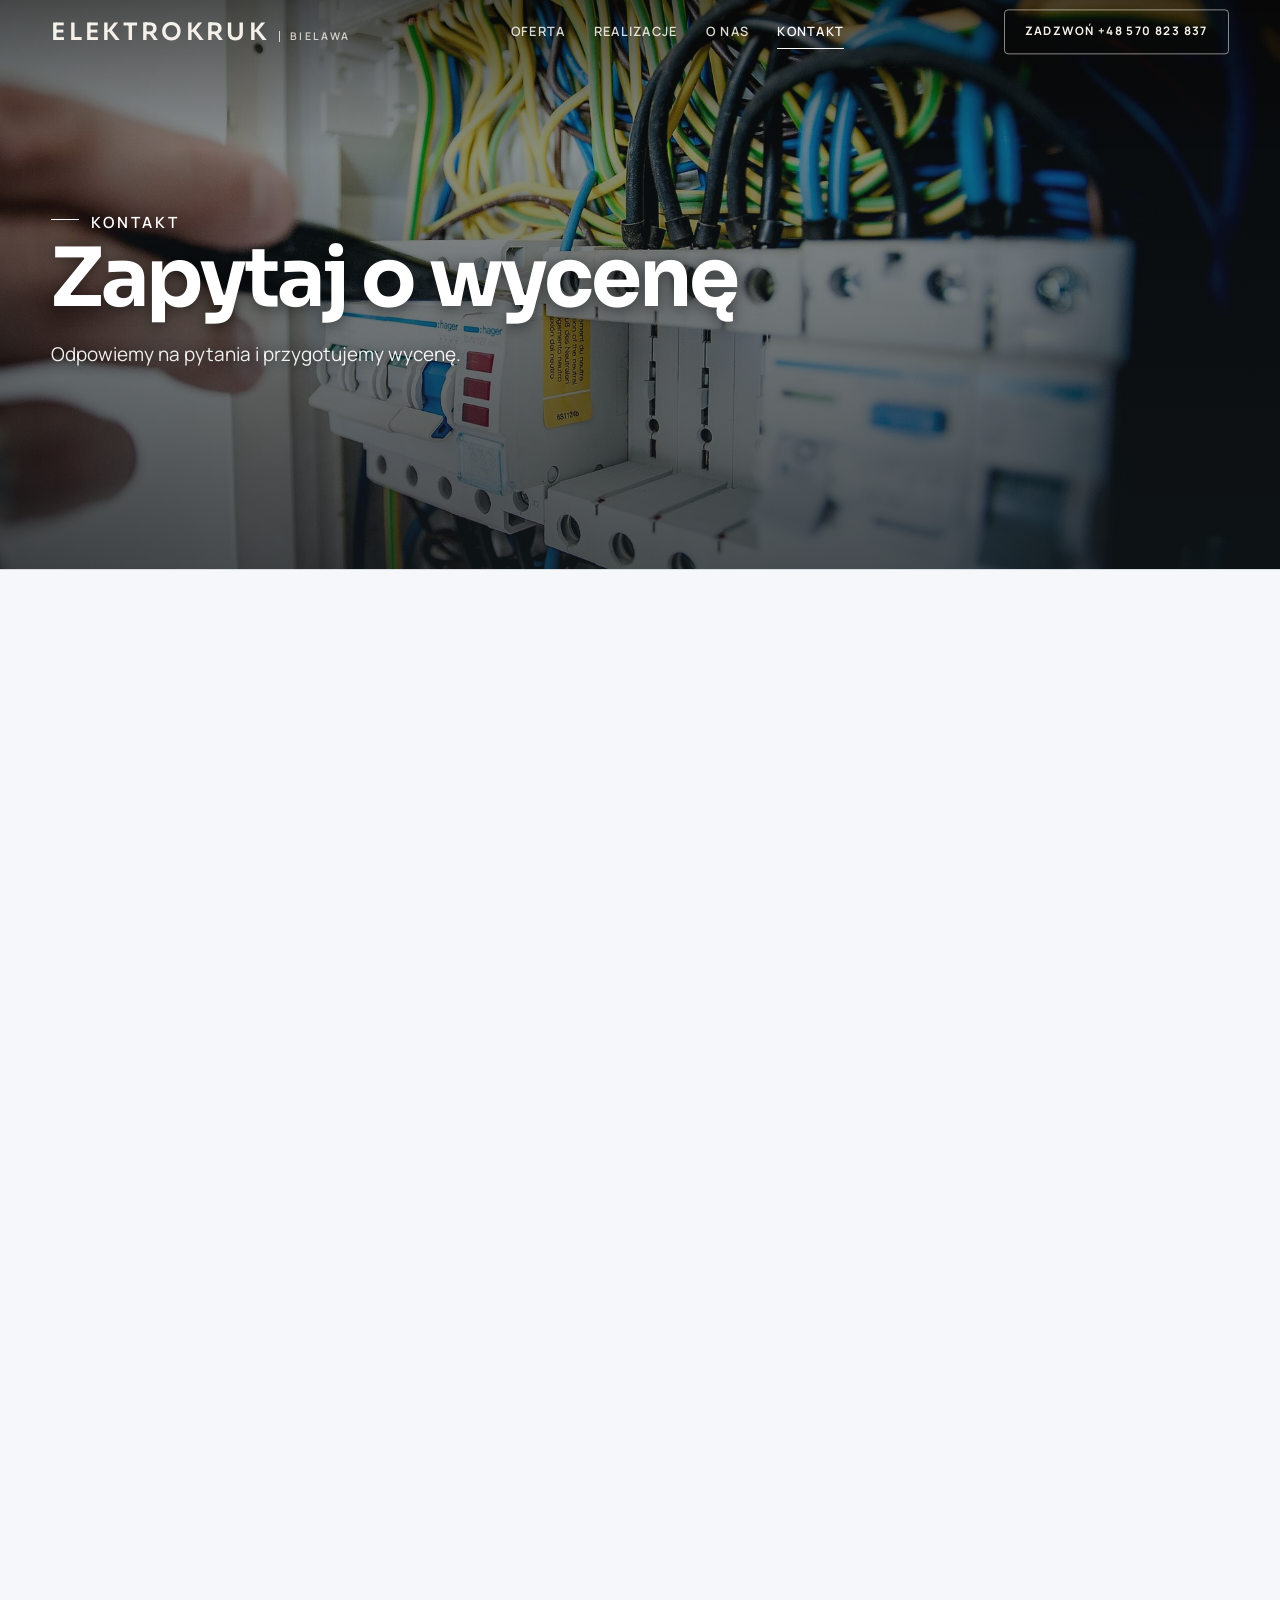
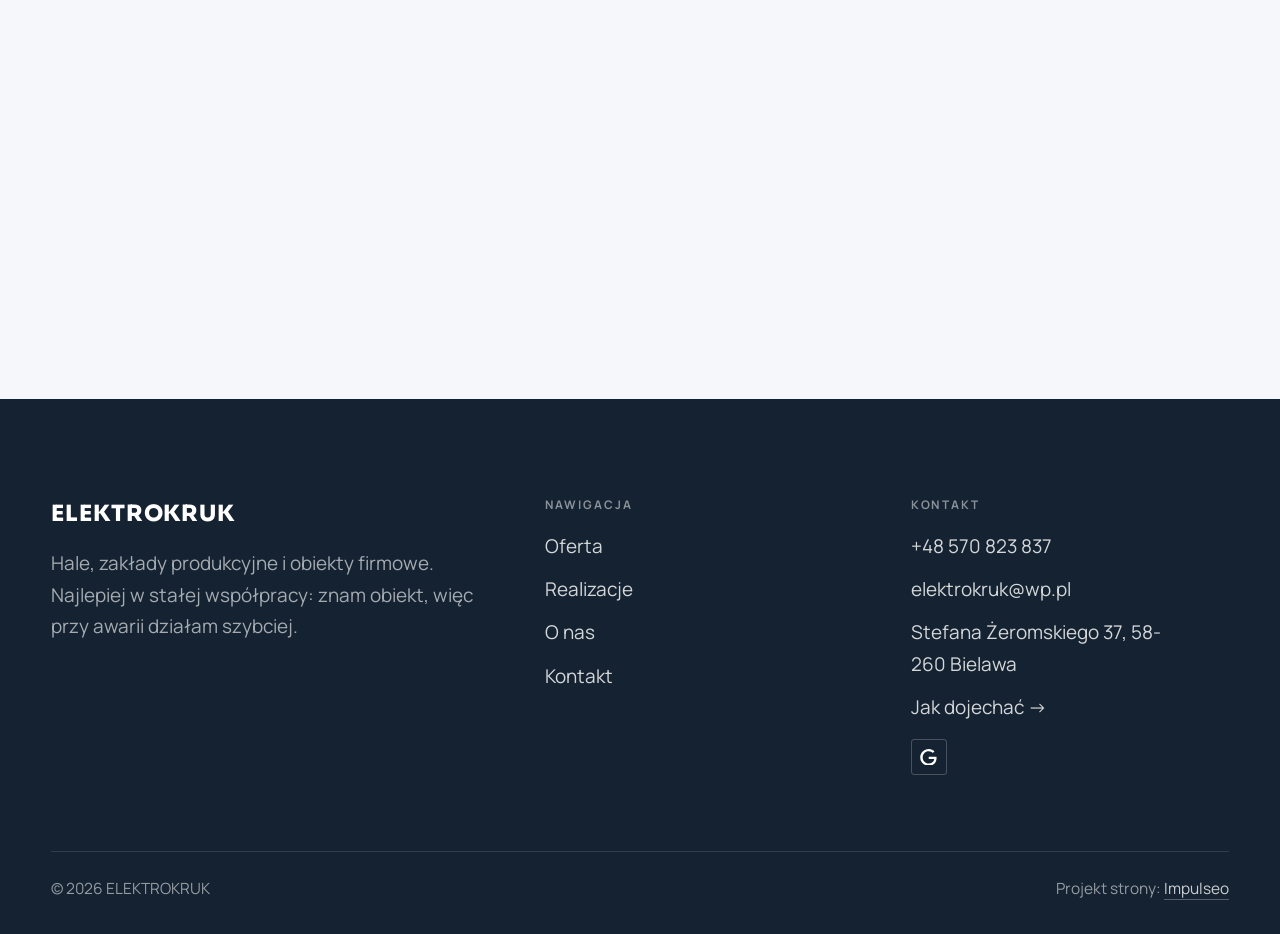
==== kontakt.html @ f1f1a3c9 "Strona demo: elektrokruk" ====
<!DOCTYPE html>
<html lang="pl">
<head>
<meta charset="UTF-8">
<meta name="viewport" content="width=device-width, initial-scale=1.0">
<title>Kontakt - ELEKTROKRUK</title>
<meta name="description" content="Kontakt ELEKTROKRUK - Stefana Żeromskiego 37, 58-260 Bielawa">
<link rel="canonical" href="https://kris20032.github.io/elektrokruk/kontakt.html">
<meta name="robots" content="noindex, nofollow">
<meta property="og:type" content="website">
<meta property="og:locale" content="pl_PL">
<meta property="og:site_name" content="ELEKTROKRUK">
<meta property="og:title" content="Kontakt - ELEKTROKRUK">
<meta property="og:description" content="Kontakt ELEKTROKRUK - Stefana Żeromskiego 37, 58-260 Bielawa">
<meta property="og:url" content="https://kris20032.github.io/elektrokruk/kontakt.html">
<meta property="og:image" content="https://kris20032.github.io/elektrokruk/img/og.jpg">
<meta property="og:image:width" content="1200">
<meta property="og:image:height" content="630">
<meta name="twitter:card" content="summary_large_image">
<link rel="preconnect" href="https://fonts.googleapis.com">
<link rel="preconnect" href="https://fonts.gstatic.com" crossorigin>
<link href="https://fonts.googleapis.com/css2?family=Sora:wght@600;700;800&family=Manrope:wght@400;500;600&display=swap" rel="stylesheet">
<link rel="stylesheet" href="assets/styles.css?v=871f7fb6">
</head>
<body>

<header class="nav">
  <div class="wrap nav-inner">
    <a class="brand" href="index.html"><span class="name">ELEKTROKRUK</span><span class="sub">Bielawa</span></a>
    <nav class="nav-links">
      <a href="oferta.html">Oferta</a>
      <a href="realizacje.html">Realizacje</a>
      <a href="o-nas.html">O nas</a>
      <a href="kontakt.html" class="active" aria-current="page">Kontakt</a>
      <a href="tel:+48570823837" class="btn btn-accent">Zadzwoń +48 570 823 837</a>
    </nav>
    <button class="nav-toggle" aria-label="Menu"><span></span><span></span><span></span></button>
  </div>
</header>

<main>
<section class="pagehead">
  <img src="img/g1.jpg" alt="ELEKTROKRUK - Zapytaj o wycenę" width="1880" height="1251" decoding="async">
  <div class="wrap">
    <span class="eyebrow">Kontakt</span>
    <h1>Zapytaj o wycenę</h1>
    <p>Odpowiemy na pytania i przygotujemy wycenę.</p>
  </div>
</section>
<section>
  <div class="wrap contact-grid">
    <div class="reveal">
      <span class="eyebrow">Dane kontaktowe</span>
      <h2 style="margin:var(--space-4) 0 var(--space-6)">ELEKTROKRUK</h2>
      <div class="info-list">
        <div class="info-row"><div class="ic"><svg class="ico-tel" width="16" height="16" viewBox="0 0 24 24" fill="none" aria-hidden="true"><path d="M6.6 10.8a15.5 15.5 0 0 0 6.6 6.6l2.2-2.2a1 1 0 0 1 1-.24 11.4 11.4 0 0 0 3.6.58 1 1 0 0 1 1 1V20a1 1 0 0 1-1 1A17 17 0 0 1 3 4a1 1 0 0 1 1-1h3.5a1 1 0 0 1 1 1c0 1.25.2 2.46.58 3.6a1 1 0 0 1-.25 1l-2.23 2.2Z" fill="currentColor"/></svg></div><div><div class="lbl">Telefon</div><a class="val" href="tel:+48570823837">+48 570 823 837</a></div></div>
        <div class="info-row"><div class="ic"><svg class="ico-mail" width="16" height="16" viewBox="0 0 24 24" fill="none" aria-hidden="true"><rect x="3.2" y="5.5" width="17.6" height="13" rx="1.6" stroke="currentColor" stroke-width="1.6"/><path d="M4 7l8 6 8-6" stroke="currentColor" stroke-width="1.6" stroke-linecap="round" stroke-linejoin="round"/></svg></div><div><div class="lbl">E-mail</div><a class="val" href="mailto:elektrokruk@wp.pl">elektrokruk@wp.pl</a></div></div>
        <div class="info-row"><div class="ic"><svg class="ico-pin" width="16" height="16" viewBox="0 0 24 24" fill="none" aria-hidden="true"><path d="M12 21s7-6.1 7-11.5A7 7 0 0 0 5 9.5C5 14.9 12 21 12 21Z" stroke="currentColor" stroke-width="1.6" fill="none"/><circle cx="12" cy="9.5" r="2.4" fill="currentColor"/></svg></div><div><div class="lbl">Adres</div><div class="val">Stefana Żeromskiego 37, 58-260 Bielawa</div></div></div>
      </div>
    </div>
    <div class="reveal">
      <form class="form" action="https://formsubmit.co/elektrokruk@wp.pl" method="POST">
        <input type="hidden" name="_subject" value="Zapytanie ze strony ELEKTROKRUK">
        <input type="hidden" name="_captcha" value="false">
        <input type="hidden" name="_template" value="table">
        <div class="fld"><label for="name">Imię / firma</label><input id="name" name="name" type="text" placeholder="np. Jan Kowalski" required></div>
        <div class="fld"><label for="email">E-mail</label><input id="email" name="email" type="email" placeholder="adres@email.pl" required></div>
        <div class="fld"><label for="phone">Telefon</label><input id="phone" name="phone" type="tel" placeholder="+48 ..."></div>
        <div class="fld"><label for="msg">Czego dotyczy zapytanie?</label><textarea id="msg" name="message" placeholder="Napisz krótko, w czym możemy pomóc" required></textarea></div>
        <button type="submit" class="btn btn-accent" style="width:100%;justify-content:center">Wyślij zapytanie <span class="arr">→</span></button>
        <p class="note">Wiadomość trafi bezpośrednio do nas. Można też zadzwonić: +48 570 823 837.</p>
      </form>
    </div>
  </div>
</section>
<section style="padding-top:0">
  <div class="wrap reveal">
    <iframe class="map" title="ELEKTROKRUK - Bielawa" src="https://maps.google.com/maps?q=50.6931785%2C16.6247631&z=15&output=embed" loading="lazy" referrerpolicy="no-referrer-when-downgrade"></iframe>
  </div>
</section>
</main>

<footer>
  <div class="wrap">
    <div class="foot-grid">
      <div class="foot-brand">
        <div class="name">ELEKTROKRUK</div>
        <p>Hale, zakłady produkcyjne i obiekty firmowe. Najlepiej w stałej współpracy: znam obiekt, więc przy awarii działam szybciej.</p>
      </div>
      <div class="foot-col">
        <h4>Nawigacja</h4>
        <a href="oferta.html">Oferta</a>
        <a href="realizacje.html">Realizacje</a>
        <a href="o-nas.html">O nas</a>
        <a href="kontakt.html">Kontakt</a>
      </div>
      <div class="foot-col">
        <h4>Kontakt</h4>
        <a href="tel:+48570823837">+48 570 823 837</a>
        <a href="mailto:elektrokruk@wp.pl">elektrokruk@wp.pl</a>
        <p>Stefana Żeromskiego 37, 58-260 Bielawa</p>
        <a href="https://maps.google.com/?cid=15804506699159019590" target="_blank" rel="noopener">Jak dojechać →</a>
      <div class="foot-soc">
        <a class="soc" href="https://maps.google.com/?cid=15804506699159019590" target="_blank" rel="noopener" aria-label="Google - ELEKTROKRUK"><svg viewBox="0 0 24 24" aria-hidden="true" focusable="false"><path d="M12.48 10.92v3.28h7.84c-.24 1.84-.853 3.187-1.787 4.133-1.147 1.147-2.933 2.4-6.053 2.4-4.827 0-8.6-3.893-8.6-8.72s3.773-8.72 8.6-8.72c2.6 0 4.507 1.027 5.907 2.347l2.307-2.307C18.747 1.44 16.133 0 12.48 0 5.867 0 .307 5.387.307 12s5.56 12 12.173 12c3.573 0 6.267-1.173 8.373-3.36 2.16-2.16 2.84-5.213 2.84-7.667 0-.76-.053-1.467-.173-2.053H12.48z" fill="currentColor"/></svg></a>
      </div>
      </div>
    </div>
    <div class="foot-bot">
      <span>© 2026 ELEKTROKRUK</span>
      <span>Projekt strony: <a class="foot-credit" href="https://impulseo.pl" target="_blank" rel="noopener">Impulseo</a></span>
    </div>
  </div>
</footer>
<div class="sticky-call"><a class="sc-call" href="tel:+48570823837"><svg class="ico-tel" width="16" height="16" viewBox="0 0 24 24" fill="none" aria-hidden="true"><path d="M6.6 10.8a15.5 15.5 0 0 0 6.6 6.6l2.2-2.2a1 1 0 0 1 1-.24 11.4 11.4 0 0 0 3.6.58 1 1 0 0 1 1 1V20a1 1 0 0 1-1 1A17 17 0 0 1 3 4a1 1 0 0 1 1-1h3.5a1 1 0 0 1 1 1c0 1.25.2 2.46.58 3.6a1 1 0 0 1-.25 1l-2.23 2.2Z" fill="currentColor"/></svg> Zadzwoń</a><a class="sc-quote" href="kontakt.html">Zadzwoń po wycenę</a></div>
<div class="demo-wazne" data-do="2026-10-29" data-cykl="3" hidden><svg class="dw-ico" width="13" height="13" viewBox="0 0 24 24" fill="none" aria-hidden="true"><circle cx="12" cy="12" r="8.6" stroke="currentColor" stroke-width="1.8"/><path d="M12 7.2V12l3.3 2" stroke="currentColor" stroke-width="1.8" stroke-linecap="round"/></svg><span class="dw-txt"></span></div>

<script src="assets/main.js"></script>
</body>
</html>
---- assets/styles.css ----
/* ============================================================
   STOLBASZ — premium, architektoniczny B2B fit-out
   Jasna paleta, zero brązu. System wg premium-web-craft.
   Projekt strony: Impulseo (impulseo.pl)
   ============================================================ */

:root{
  /* PALETA — jasna, architektoniczna, chłodna */
  --paper:#f5f7fa;          /* główne tło */
  --paper-2:#e7edf3;        /* sekcje alternatywne (chłodny jasny szary) */
  --paper-3:#e7edf3;        /* delikatne wypełnienia */
  --ink:#142231;            /* tekst główny — chłodny grafit */
  --ink-soft:#2c3e52;       /* nagłówki drugorzędne */
  --muted:#697785;          /* tekst poboczny */
  --line:rgba(20,34,49,.12);/* hairline */
  --accent:#e8a00c;         /* stonowany petrol-slate — jedyny akcent */
  --accent-d:#c47f06;
  --accent-soft:rgba(232,160,12,.10);
  --dark:#142231;           /* sekcje ciemne (stopka/CTA) */

  /* HOVER ZDJĘĆ — JEDEN standard dla całego silnika (decyzja K. 04.08.2026, artefakt z wariantami).
     AKTUALNE (K.+Szymon 09.08.2026, wybór z artefaktu 6 wariantów): zoom 1.05 przy 1.4s -
     przy tak długim czasie mocniejszy kadr NIE skacze, tylko „oddycha". Poprzedni standard
     (1.02 / .55s z 04.08) odbierany jako dynamiczny i szybki.
     Spoczynek lekko przygaszony, ale TYLKO tam, gdzie jest mysz (@media hover:hover) —
     na telefonie zdjęcia zostają w pełnej jasności. */
  --img-zoom:1.05;                   /* K.+Szymon 09.08: wariant F z artefaktu porównawczego */
  --img-rest:brightness(.95) saturate(.99);
  --img-hot:brightness(1.06) saturate(1.05);
  --img-dur:1.4s;                    /* K.+Szymon 09.08 (wariant F): powoli = elegancko */
  --img-ease:cubic-bezier(.16,.84,.44,1);  /* miękki ogon, efekt „oddychania" */

  /* ODSTĘPY — skala 4/8 */
  --space-1:4px; --space-2:8px; --space-3:12px; --space-4:16px; --space-5:24px;
  --space-6:32px; --space-7:48px; --space-8:64px; --space-9:96px; --space-10:128px;

  /* TYPOGRAFIA — fluid clamp() (skala podbita 16.07.2026: większe, czytelniejsze litery — uwaga Adama) */
  --text-sm:clamp(.9rem,.87rem + .12vw,1rem);
  --text-base:clamp(1.08rem,1.04rem + .18vw,1.2rem);
  --text-lg:clamp(1.24rem,1.15rem + .34vw,1.44rem);
  --text-h3:clamp(1.34rem,1.22rem + .55vw,1.66rem);
  --text-h2:clamp(2.1rem,1.66rem + 2.1vw,3.1rem);
  --text-h1:clamp(2.9rem,2.1rem + 4vw,5.1rem);

  /* PROMIENIE — architektoniczne, raczej ostre */
  --r-sm:3px; --r-md:6px; --r-lg:10px;

  /* RUCH */
  --ease:cubic-bezier(.25,.46,.45,.94); --dur:.24s;

  /* CIENIE — miękkie, warstwowe */
  --sh-sm:0 1px 2px rgba(16,24,32,.04), 0 2px 8px rgba(16,24,32,.05);
  --sh-md:0 2px 6px rgba(16,24,32,.05), 0 12px 28px -8px rgba(16,24,32,.12);
  --sh-lg:0 6px 14px rgba(16,24,32,.07), 0 26px 56px -18px rgba(16,24,32,.22);

  --hairline:1px solid var(--line);

  --font-display:'Sora','Manrope',sans-serif;
  --font-body:'Manrope',sans-serif;
}

*{box-sizing:border-box;margin:0;padding:0}
html{scroll-behavior:smooth}
body{
  font-family:var(--font-body);
  font-size:var(--text-base);
  line-height:1.65;
  color:var(--ink);
  background:var(--paper);
  -webkit-font-smoothing:antialiased;
  text-rendering:optimizeLegibility;
}
img{max-width:100%;height:auto;display:block}  /* height:auto = width/height z atrybutów trzyma proporcje (TOP#12) */
a{color:inherit;text-decoration:none}

.wrap{width:min(92%,1180px);margin-inline:auto}
section{padding-block:clamp(52px,6.5vw,96px)}

h1,h2,h3{font-family:var(--font-display);font-weight:700;line-height:1.08;letter-spacing:-.02em;color:var(--ink)}
h1{font-size:var(--text-h1);letter-spacing:-.035em}
h2{font-size:var(--text-h2);letter-spacing:-.025em}
h3{font-size:var(--text-h3)}
/* MIARA — długość wiersza. WCAG 2.2 SC 1.4.8: max 80 znaków; Butterick: 45–90.
   68ch daje realnie 72–78 znaków polskiego tekstu, czyli z zapasem pod granicą.
   Wcześniej limit miał TYLKO <p> — <li>, <blockquote> i <dd> nie miały żadnego,
   i to jedyny powód, dla którego 23 bloki na dwóch oddanych stronach jadą po
   83–106 znaków w wierszu (pomiar 07.08.2026, bramka `miara`).
   ⚠️ Listy i definicje ograniczamy TYLKO bez klasy: `ul`/`ol` z klasą to u nas
   układ (siatki kafli, menu), a nie tekst ciągły — tam miarę wyznacza układ. */
/* 60ch, nie 68ch (K. 10.08): po zmianie fontów na węższe kroje (DM Sans i spółka)
   w 68ch mieściło się ~90 znaków - bramka pikselowa słusznie zgłaszała przekroczenie
   granicy 80. Pomiar na żywej przeglądarce: 60ch = 90 znaków, 53ch = ~78 znaków, czyli normę WCAG 1.4.8. */
:root{ --miara:53ch }
p{max-width:min(100%,var(--miara))}
blockquote,
ul:not([class])>li, ol:not([class])>li,
dl:not([class])>dd{max-width:min(100%,var(--miara))}

/* ⚠️ Świadomie BEZ wyjątku `.tile p,.card p,.svc p{max-width:none}`, choć nasuwa się sam:
   te akapity BYŁY już ograniczone (stare `p{max-width:65ch}`), więc „wyjątek" nie odblokowałby
   niczego nowego — tylko ROZLUŹNIŁ stan sprzed zmiany na wszystkich demach naraz.
   `figcaption` żadna z reguł wyżej nie dotyczy, więc też nie potrzebuje zwolnienia. */

/* ŁAMANIE. `balance` wyrównuje długości wierszy w nagłówku, `pretty` pilnuje ostatniego
   wiersza akapitu, żeby nie został w nim jeden wyraz. Obsługiwane od Chrome 117 /
   Safari 17.5; starsze przeglądarki po prostu ignorują tę własność.
   `text-wrap:pretty` nie występowało dotąd ANI RAZ w silniku ani w repo klientów. */
h1,h2,h3,.lead,.lede{text-wrap:balance}
p,li,blockquote,dd{text-wrap:pretty}

.eyebrow{
  font-family:var(--font-body);
  font-size:var(--text-sm);
  font-weight:600;
  letter-spacing:.18em;
  text-transform:uppercase;
  color:var(--accent);
  display:inline-flex;align-items:center;gap:var(--space-3);
}
/* flex:none + margin-top = kreska trzyma się PIERWSZEJ linii. Wcześniej align-items:center
   centrowało ją względem całego bloku i przy zawinięciu (długi kicker typu
   „…WNĘTRZ · LESZNO · OD 2019") druga linia lądowała z brzydkim wcięciem. */
.eyebrow{align-items:flex-start}
.eyebrow>*,.eyebrow{text-wrap:balance}   /* dlugi kicker lamal sie na sierote typu samo „2019" w drugiej linii */
.eyebrow::before{content:"";width:28px;height:1px;background:var(--accent);display:inline-block;flex:none;margin-top:.62em}

.muted{color:var(--muted)}
.lead{font-size:var(--text-lg);line-height:1.55;color:var(--ink-soft);max-width:50ch}

/* ---------- BUTTONS ---------- */
.btn{
  display:inline-flex;align-items:center;gap:var(--space-2);
  font-weight:600;font-size:var(--text-sm);letter-spacing:.02em;
  padding:var(--space-4) var(--space-6);
  border-radius:var(--r-sm);
  transition:transform var(--dur) var(--ease),box-shadow var(--dur) var(--ease),background var(--dur) var(--ease);
  cursor:pointer;border:1px solid transparent;
}
.btn-accent{background:var(--accent);color:#fff;box-shadow:var(--sh-sm)}
.btn-accent:hover{background:var(--accent-d);transform:translateY(-2px);box-shadow:var(--sh-md)}
.btn-accent:active{transform:translateY(0);box-shadow:var(--sh-sm)}
.btn-ghost{background:transparent;color:var(--ink);border-color:var(--line)}
.btn-ghost:hover{border-color:var(--accent);color:var(--accent);transform:translateY(-2px)}
.btn-light{background:#fff;color:var(--ink);box-shadow:var(--sh-sm)}
.btn-light:hover{transform:translateY(-2px);box-shadow:var(--sh-md)}
.btn .arr{transition:transform var(--dur) var(--ease)}
.btn:hover .arr{transform:translateX(4px)}

/* ---------- NAV ---------- */
.nav{
  position:sticky;top:0;z-index:50;
  background:color-mix(in srgb,var(--paper) 88%,transparent);
  backdrop-filter:saturate(140%) blur(10px);
  border-bottom:var(--hairline);
}
.nav-inner{display:flex;align-items:center;justify-content:space-between;gap:var(--space-5);height:72px}
/* ANTY-NACHODZENIE (K. 05.08.2026): długa nazwa firmy + przycisk z pełnym numerem nie mieściły się w pasku
   i flex ściskał linki PONIŻEJ ich treści - "Kontakt" wchodził na ramkę "Zadzwoń +48 ...". Teraz ustępuje
   nazwa marki (skrót wielokropkiem), a menu i przycisk nigdy się nie kurczą ani nie zachodzą na siebie. */
.brand{display:flex;flex-direction:column;line-height:1;min-width:0;flex:0 1 auto}
.brand .name{font-family:var(--font-display);font-weight:800;font-size:1.35rem;letter-spacing:.04em;white-space:nowrap;overflow:hidden;text-overflow:ellipsis}
.brand .sub{font-size:.62rem;letter-spacing:.34em;text-transform:uppercase;color:var(--muted);margin-top:5px;white-space:nowrap;overflow:hidden;text-overflow:ellipsis}
.nav-links{display:flex;align-items:center;gap:var(--space-6);flex:0 0 auto}
.nav-links a{font-size:var(--text-sm);font-weight:500;color:var(--ink-soft);position:relative;padding-block:4px;white-space:nowrap;transition:color var(--dur) var(--ease)}
.nav-links a::after{content:"";position:absolute;left:0;bottom:0;width:0;height:1.5px;background:var(--accent);transition:width var(--dur) var(--ease)}
.nav-links a:hover,.nav-links a.active{color:var(--ink)}
.nav-links a:hover::after,.nav-links a.active::after{width:100%}
.nav-links .btn{padding:var(--space-2) var(--space-5)}
/* przyciski w nav: właściwy kolor (przebij .nav-links a) + bez podkreślenia */
.nav-links a.btn-accent{color:#fff}
.nav-links a.btn-ghost,.nav-links a.btn-light{color:var(--ink)}
/* CTA w pasku: NIE podkreślenie spod linków menu, ale ten sam przelatujący błysk,
   co na wszystkich innych przyciskach (zgłoszenie K. 13.08.2026 - „na hero jest efekt
   światła przechodzącego przez przycisk, na navbarze go nie ma, a mają być identyczne").
   Reguła `.nav-links a::after` jest silniejsza od `.btn::after`, więc trzeba jej
   geometrię wyzerować i wpisać połysk z nazwy - samo `display:none` gasiło efekt. */
.nav-links a.btn::after{
  display:block;content:"";position:absolute;inset:0;z-index:-1;pointer-events:none;
  width:auto;height:auto;border-radius:inherit;   /* kasuje geometrię podkreślenia (width:0;height:1.5px) */
  background:linear-gradient(100deg,transparent 32%,rgba(255,255,255,.20) 50%,transparent 68%);
  translate:-120% 0}
@media (prefers-reduced-motion:no-preference){
  .nav-links a.btn:hover::after{translate:120% 0;transition:translate .75s var(--mt-ease,cubic-bezier(.16,.84,.44,1))}
}
.nav-toggle{display:none;background:none;border:none;cursor:pointer;flex-direction:column;gap:5px;padding:8px}
.nav-toggle span{width:24px;height:2px;background:var(--ink);transition:var(--dur)}
/* Ciasny zakres MIĘDZY menu mobilnym a pełnym pulpitem: zbijamy odstępy i nazwę marki,
   żeby wszystko zmieściło się naturalnie, zanim w ogóle dojdzie do skracania wielokropkiem. */
@media(max-width:1280px) and (min-width:921px){
  .nav-links{gap:var(--space-4)}
  .nav-links .btn{padding:var(--space-2) var(--space-4)}
  .brand .name{font-size:1.15rem}
}

/* ---------- HERO (split) ---------- */
.hero{position:relative;overflow:hidden;border-bottom:var(--hairline)}
.hero-grid{display:grid;grid-template-columns:1.05fr .95fr;gap:clamp(24px,4vw,60px);align-items:center;
  padding-block:clamp(36px,4.5vw,64px)}
.hero-copy .eyebrow{margin-bottom:var(--space-5)}
.hero-copy h1{margin-bottom:var(--space-5)}
.hero-copy .lead{margin-bottom:var(--space-7)}
.hero-actions{display:flex;flex-wrap:wrap;gap:var(--space-4)}
.hero-art{position:relative;aspect-ratio:4/3;border-radius:var(--r-lg);overflow:hidden;box-shadow:var(--sh-lg)}
.hero-art img{width:100%;height:100%;object-fit:cover}
.hero-art::after{content:"";position:absolute;inset:0;background:linear-gradient(180deg,transparent 55%,rgba(18,24,28,.28))}
.hero-badge{position:absolute;left:var(--space-5);bottom:var(--space-5);z-index:2;
  background:rgba(252,252,251,.94);backdrop-filter:blur(4px);
  border-radius:var(--r-md);padding:var(--space-4) var(--space-5);box-shadow:var(--sh-md);max-width:78%}
.hero-badge strong{display:block;font-family:var(--font-display);font-size:1rem;letter-spacing:-.01em}
.hero-badge span{font-size:var(--text-sm);color:var(--muted)}

/* ---------- HERO duży / kinowy (strona główna) ---------- */
.hero-cine{position:relative;min-height:clamp(560px,82vh,840px);min-height:clamp(560px,82svh,840px);display:flex;align-items:center;overflow:hidden;border-bottom:var(--hairline)}
.hero-cine>img{position:absolute;inset:0;width:100%;height:100%;object-fit:cover;z-index:0}
.hero-cine::after{content:"";position:absolute;inset:0;z-index:1;
  background:linear-gradient(95deg,rgba(13,18,23,.86) 0%,rgba(13,18,23,.64) 32%,rgba(13,18,23,.24) 62%,rgba(13,18,23,.04) 100%)}
.hero-cine .wrap{position:relative;z-index:2;padding-block:var(--space-8)}
.hero-cine .hero-copy{max-width:660px}
.hero-cine .eyebrow{color:#fff;margin-bottom:var(--space-5)}
.hero-cine .eyebrow::before{background:#fff}
.hero-cine h1{color:#fff;margin-bottom:var(--space-5);font-size:clamp(2.9rem,2rem + 4.4vw,5.2rem);text-wrap:balance}
.hero-cine .lead{color:rgba(255,255,255,.92);max-width:48ch;margin-bottom:var(--space-7)}
.hero-cine .hero-actions{display:flex;flex-wrap:wrap;gap:var(--space-4)}
/* NISKIE OKNO (laptop z dokiem i paskami przeglądarki ma ~700-780 px wysokości widoku):
   H1 do 5.2rem + długi lead nie mieściły się i przyciski wypadały POD krawędź ekranu -
   klient widział stronę bez ani jednego CTA. Skalujemy w dół, zamiast przycinać treść. */
@media(min-width:821px) and (max-height:820px){
  .hero-cine{min-height:clamp(520px,94svh,780px)}
  .hero-cine .wrap{padding-block:var(--space-6)}
  .hero-cine h1{font-size:clamp(2.2rem,1.5rem + 2.6vw,3.6rem);margin-bottom:var(--space-4)}
  .hero-cine .eyebrow{margin-bottom:var(--space-4)}
  .hero-cine .lead{margin-bottom:var(--space-5);max-width:44ch}
}
@media(max-width:680px){
  .hero-cine{min-height:clamp(520px,76vh,640px);min-height:clamp(520px,76svh,640px);align-items:flex-end}
  .hero-cine::after{background:linear-gradient(0deg,rgba(13,18,23,.9) 6%,rgba(13,18,23,.45) 55%,rgba(13,18,23,.25) 100%)}
  .hero-cine .wrap{padding-bottom:var(--space-9)}
  /* TELEFON (~90% oglądających): lead potrafił zająć 8 linii i zepchnąć CTA poza pierwszy ekran.
     Zwężamy interlinię i skalę - treści nie ucinamy, bo to ona sprzedaje. */
  .hero-cine .lead{font-size:.98rem;line-height:1.5;margin-bottom:var(--space-5)}
  .hero-cine .eyebrow{font-size:.72rem;letter-spacing:.13em;margin-bottom:var(--space-4)}
  .hero-cine .eyebrow::before{width:20px}
  .hero-cine h1{margin-bottom:var(--space-4)}
}

/* full-bleed hero variant (podstrony) */
.pagehead{position:relative;min-height:46vh;min-height:46svh;display:flex;align-items:flex-end;overflow:hidden;border-bottom:var(--hairline)}
.pagehead img{position:absolute;inset:0;width:100%;height:100%;object-fit:cover}
/* 10.08.2026 (decyzja K.): mocniejsze przyciemnienie + cień pod tekstem. Bramka mierzyła na
   nagłówkach podstron 3,38-3,43:1 przy wymaganych 4,5 — jasne zdjęcie (hala, śnieg, niebo)
   podchodziło pod biały tekst. Zdjęcia klientów są różne, więc kontrast musi dawać WARSTWA,
   a nie szczęśliwy dobór kadru. */
.pagehead::after{content:"";position:absolute;inset:0;background:linear-gradient(180deg,rgba(18,24,28,.40),rgba(18,24,28,.76))}
.pagehead .wrap{position:relative;z-index:2;padding-block:var(--space-9);color:#fff}
.pagehead h1{color:#fff;max-width:18ch;text-shadow:0 2px 16px rgba(0,0,0,.55)}
.pagehead .eyebrow{color:#fff}
.pagehead .eyebrow::before{background:#fff}
.pagehead p{color:rgba(255,255,255,.92);margin-top:var(--space-4);max-width:54ch;text-shadow:0 1px 12px rgba(0,0,0,.5)}

/* ---------- STRIP (pasek skrótów / liczby) ---------- */
.strip{background:var(--dark);color:#fff}
/* PASEK HASEŁ — standard 04.08.2026 (decyzja K.): 5 haseł w JEDNYM rzędzie, tekst WYŚRODKOWANY,
   węższe marginesy boczne niż reszta strony (pasek ma iść szerzej), równe wysokości kolumn. */
.strip .wrap{width:min(96%,1440px);display:grid;grid-template-columns:repeat(5,1fr);
  gap:var(--space-5);padding-block:var(--space-7);align-items:stretch}
.strip .item .k{font-family:var(--font-display);font-size:clamp(1.05rem,.82rem + .85vw,1.55rem);
  font-weight:800;letter-spacing:-.02em;color:#fff;line-height:1.18;text-wrap:balance}
.strip .item .v{font-size:var(--text-sm);color:rgba(255,255,255,.66);margin-top:var(--space-2);line-height:1.4}
.strip .item{border-left:2px solid var(--accent);padding-inline:var(--space-4);
  text-align:center;display:flex;flex-direction:column;justify-content:center}
/* liczba kolumn = liczba haseł, żeby ostatnie nie zostawało samo w drugim rzędzie.
   Klasę n-N nadaje multipage.py; domyślnie (bez klasy) pasek jest 5-kolumnowy. */
.strip.n-2 .wrap{grid-template-columns:repeat(2,1fr)}
.strip.n-3 .wrap{grid-template-columns:repeat(3,1fr)}
.strip.n-4 .wrap{grid-template-columns:repeat(4,1fr);gap:var(--space-6)}
.strip.n-4 .item .k{font-size:clamp(1.3rem,1rem + 1.1vw,2rem)}
.strip.n-6 .wrap{grid-template-columns:repeat(6,1fr);gap:var(--space-4)}
.strip.n-6 .item .k{font-size:clamp(.98rem,.8rem + .7vw,1.35rem)}
/* równe łamanie: zamiast "długa linia + jedno słowo" obie linie zbliżonej długości */
.strip .item .k{text-wrap:balance}

/* ---------- SECTION HEAD ---------- */
.head{max-width:48rem;margin-bottom:var(--space-8)}
.head.center{margin-inline:auto;text-align:center}
.head .eyebrow{margin-bottom:var(--space-4)}
.head h2{margin-bottom:var(--space-4)}
.head p{color:var(--muted);font-size:var(--text-lg);line-height:1.55}
.head.center p{margin-inline:auto}

/* ---------- INTRO SPLIT ---------- */
.split{display:grid;grid-template-columns:.92fr 1.08fr;gap:clamp(28px,5vw,80px);align-items:center}
.split.rev{grid-template-columns:1.08fr .92fr}
.split.rev .split-art{order:-1}
.split-art{position:relative;aspect-ratio:5/4;border-radius:var(--r-lg);overflow:hidden;box-shadow:var(--sh-lg)}
.split-art img{width:100%;height:100%;object-fit:cover}
.split-copy h2{margin-bottom:var(--space-5)}
.split-copy p+p{margin-top:var(--space-4)}
.split-copy .btn{margin-top:var(--space-6)}

/* ---------- SERVICES (zakres) ---------- */
.svc-grid{display:grid;grid-template-columns:repeat(auto-fit,minmax(280px,1fr));gap:var(--space-5)}
.svc{background:#fff;border:var(--hairline);border-radius:var(--r-md);padding:var(--space-7) var(--space-6);
  transition:transform var(--dur) var(--ease),box-shadow var(--dur) var(--ease),border-color var(--dur) var(--ease);
  position:relative;overflow:hidden}
.svc::before{content:"";position:absolute;left:0;top:0;width:3px;height:0;background:var(--accent);transition:height var(--dur) var(--ease)}
.svc:hover{transform:translateY(-4px);box-shadow:var(--sh-md);border-color:transparent}
.svc:hover::before{height:100%}
.svc .ic{font-family:var(--font-display);font-size:.8rem;font-weight:700;letter-spacing:.12em;color:var(--accent);margin-bottom:var(--space-4)}
.svc h3{margin-bottom:var(--space-3);font-size:1.22rem}
.svc p{color:var(--muted);font-size:var(--text-base);line-height:1.6}

/* big detailed service rows */
.svc-row{display:grid;grid-template-columns:.8fr 1.2fr;gap:clamp(20px,4vw,60px);align-items:center;padding-block:var(--space-8)}
.svc-row+.svc-row{border-top:var(--hairline)}
.svc-row.rev{grid-template-columns:1.2fr .8fr}
/* Naprzemienny układ wierszy oferty: co drugi wiersz ma zdjęcie po PRAWEJ.
   Było `order:-1` — martwy kod, bo zdjęcie i tak jest pierwszym dzieckiem w HTML,
   więc wszystkie wiersze wyglądały identycznie (zdjęcie zawsze z lewej), a `rev`
   zmieniało tylko szerokość kolumn. Znalezione 29.07.2026 przy różnicowaniu kierunków
   animacji (pomiar pozycji: art.mid 390/502 przy row.mid 756 — zawsze lewa strona). */
.svc-row.rev .svc-row-art{order:2}
.svc-row-art{aspect-ratio:4/3;border-radius:var(--r-md);overflow:hidden;box-shadow:var(--sh-md)}
.svc-row-art img{width:100%;height:100%;object-fit:cover}
.svc-row h3{font-size:1.5rem;margin-bottom:var(--space-4)}
.svc-row .num{font-family:var(--font-display);font-size:.85rem;font-weight:700;letter-spacing:.14em;color:var(--accent);display:block;margin-bottom:var(--space-3)}
.svc-row ul{list-style:none;margin-top:var(--space-4);display:flex;flex-direction:column;gap:var(--space-2)}
.svc-row li{position:relative;padding-left:var(--space-5);color:var(--muted);font-size:var(--text-base)}
.svc-row li::before{content:"";position:absolute;left:0;top:.62em;width:8px;height:1px;background:var(--accent)}

/* ---------- GALLERY (realizacje) ---------- */
.gallery{display:grid;grid-template-columns:repeat(12,1fr);gap:var(--space-4);grid-auto-rows:200px}
/* GALERIA MASONRY — pionowe zdjęcia (portrety beauty/wellness) bez przycinania: kolumny, height auto */
.gallery-masonry{column-count:3;column-gap:var(--space-4)}
@media(max-width:900px){.gallery-masonry{column-count:2}}
@media(max-width:560px){.gallery-masonry{column-count:1}}
.gallery-masonry .m-tile{break-inside:avoid;margin:0 0 var(--space-4);padding:0;position:relative;overflow:hidden;border-radius:var(--r-md);border:1px solid var(--line)}
.gallery-masonry .m-tile img{width:100%;height:auto;display:block}
.gallery-masonry .m-tile .cap{position:absolute;left:0;right:0;bottom:0;padding:var(--space-4);color:#fff;background:linear-gradient(0deg,rgba(0,0,0,.55),transparent);font-size:var(--text-sm)}
.gallery-masonry .m-tile .cap small{display:block;font-weight:400;opacity:.78;letter-spacing:.04em;text-transform:uppercase;font-size:.66rem;margin-top:3px}
.tile{position:relative;overflow:hidden;border-radius:var(--r-md);box-shadow:var(--sh-sm);
  transition:transform var(--dur) var(--ease),box-shadow var(--dur) var(--ease)}
.tile img{width:100%;height:100%;object-fit:cover;
  transition:transform var(--img-dur) var(--img-ease),filter var(--img-dur) var(--img-ease)}
.tile:hover{box-shadow:var(--sh-md)}
.tile .cap{position:absolute;left:0;right:0;bottom:0;padding:var(--space-5) var(--space-4) var(--space-4);
  /* mocniejszy spad + cien pod tekstem: na JASNYCH zdjeciach klienta (biale fronty, sciany)
     slaby gradient dawal kontrast ~1.5:1 zamiast wymaganych 3.6:1 (bramka wygladu, 10.08.2026) */
  background:linear-gradient(transparent 10%,rgba(18,24,28,.55) 40%,rgba(18,24,28,.88) 68%,rgba(18,24,28,.99));color:#fff;
  text-shadow:0 1px 2px rgba(0,0,0,.85),0 2px 10px rgba(0,0,0,.55);
  font-size:var(--text-sm);font-weight:600;letter-spacing:.01em;
  opacity:0;transform:translateY(8px);transition:var(--dur) var(--ease)}
.tile:hover .cap{opacity:1;transform:translateY(0)}
.tile .cap small{display:block;font-weight:400;opacity:.78;letter-spacing:.04em;text-transform:uppercase;font-size:.66rem;margin-top:3px}
/* bento spans */
.t-wide{grid-column:span 6}
.t-tall{grid-column:span 6;grid-row:span 2}
.t-std{grid-column:span 6}
.t-third{grid-column:span 4}
.t-two3{grid-column:span 8}

/* ---------- TRUST / WIARYGODNOŚĆ ---------- */
.trust{background:var(--paper-2)}
.trust-grid{display:grid;grid-template-columns:repeat(auto-fit,minmax(240px,1fr));gap:var(--space-5);margin-top:var(--space-7)}
.trust-card{background:#fff;border-radius:var(--r-md);padding:var(--space-7) var(--space-6);box-shadow:var(--sh-sm);border-top:3px solid var(--accent)}
.trust-card .big{font-family:var(--font-display);font-size:clamp(1.8rem,1.3rem + 1.6vw,2.6rem);font-weight:800;letter-spacing:-.02em;color:var(--ink);line-height:1}
.trust-card h3{font-size:1.12rem;margin:var(--space-3) 0 var(--space-2)}
.trust-card p{color:var(--muted);font-size:var(--text-base);line-height:1.55}

/* ---------- CTA band ---------- */
.cta{background:var(--dark);color:#fff;position:relative;overflow:hidden}
/* telefon w CTA: na ciemnym tle biały (domyślnie), rodziny z JASNYM tłem CTA
   nadpisują to u siebie - wcześniej kolor siedział w stylu inline i wygrywał z rodziną. */
.cta .btn-ghost-cta{color:#fff;border-color:rgba(255,255,255,.3)}
.cta .wrap{display:grid;grid-template-columns:1.4fr .6fr;gap:var(--space-7);align-items:center;position:relative;z-index:2}
.cta h2{color:#fff;max-width:20ch}
.cta p{color:rgba(255,255,255,.74);margin-top:var(--space-4)}
.cta-actions{display:flex;flex-direction:column;gap:var(--space-3);align-items:flex-start}
.cta::before{content:"";position:absolute;right:-80px;top:-80px;width:360px;height:360px;border-radius:50%;
  background:radial-gradient(circle,var(--accent-soft),transparent 70%)}

/* ---------- CONTACT ---------- */
.contact-grid{display:grid;grid-template-columns:.85fr 1.15fr;gap:clamp(28px,4vw,56px);align-items:start}
.info-list{display:flex;flex-direction:column;gap:var(--space-2)}
.info-row{display:flex;gap:var(--space-4);align-items:flex-start;padding-block:var(--space-4);border-bottom:var(--hairline)}
.info-row .ic{flex:none;width:42px;height:42px;display:grid;place-items:center;border-radius:50%;
  background:var(--accent-soft);color:var(--accent);font-size:1.05rem}
.info-row .lbl{font-size:.72rem;letter-spacing:.14em;text-transform:uppercase;color:var(--muted)}
.info-row .val{font-weight:600;font-size:var(--text-base);margin-top:2px}
.info-row a.val:hover{color:var(--accent)}
.map{border:none;border-radius:var(--r-lg);box-shadow:var(--sh-md);width:100%;height:100%;min-height:380px;filter:grayscale(.2) contrast(1.02)}
.form{background:#fff;border:var(--hairline);border-radius:var(--r-lg);padding:clamp(24px,3vw,40px);box-shadow:var(--sh-sm)}
.form .fld{margin-bottom:var(--space-5)}
.form label{display:block;font-size:var(--text-sm);font-weight:600;margin-bottom:var(--space-2)}
.form input,.form textarea{width:100%;font-family:inherit;font-size:var(--text-base);color:var(--ink);
  padding:var(--space-4);border:var(--hairline);border-radius:var(--r-sm);background:var(--paper);transition:border-color var(--dur)}
.form input:focus,.form textarea:focus{outline:none;border-color:var(--accent);background:#fff}
.form textarea{resize:vertical;min-height:120px}
.form .note{font-size:var(--text-sm);color:var(--muted);margin-top:var(--space-3)}

/* ---------- FOOTER ---------- */
footer{background:var(--dark);color:#fff;padding-block:var(--space-9) var(--space-6)}
.foot-grid{display:grid;grid-template-columns:1.4fr 1fr 1fr;gap:var(--space-7);margin-bottom:var(--space-8)}
.foot-brand .name{font-family:var(--font-display);font-weight:800;font-size:1.4rem;letter-spacing:.04em}
.foot-brand p{color:rgba(255,255,255,.62);margin-top:var(--space-4);font-size:var(--text-base);max-width:38ch}
.foot-col h4{font-size:.74rem;letter-spacing:.16em;text-transform:uppercase;color:rgba(255,255,255,.5);margin-bottom:var(--space-4)}
.foot-col a,.foot-col p{display:block;color:rgba(255,255,255,.82);font-size:var(--text-base);margin-bottom:var(--space-3)}
.foot-col a:hover{color:#fff}
.foot-bot{border-top:1px solid rgba(255,255,255,.12);padding-top:var(--space-5);display:flex;justify-content:space-between;flex-wrap:wrap;gap:var(--space-3);
  font-size:var(--text-sm);color:rgba(255,255,255,.55)}
.foot-bot a:hover{color:#fff}
/* Podpis w stopce = klikalny link do impulseo.pl (31.07.2026). Ma być WIDOCZNIE klikalny,
   ale nie krzyczeć - stąd sam kolor jaśniejszy + delikatne podkreślenie na najeździe. */
.foot-bot a.foot-credit{color:rgba(255,255,255,.78);text-decoration:none;border-bottom:1px solid rgba(255,255,255,.28)}
.foot-bot a.foot-credit:hover{color:#fff;border-bottom-color:#fff}

/* ---------- REVEAL ---------- */
.reveal{opacity:0;transform:translateY(22px);transition:opacity .6s var(--ease),transform .6s var(--ease)}
.reveal.in{opacity:1;transform:none}

/* ---------- RESPONSIVE ---------- */
@media(max-width:920px){
  .hero-grid,.split,.split.rev,.svc-row,.svc-row.rev,.cta .wrap,.contact-grid,.foot-grid{grid-template-columns:1fr}
  .split.rev .split-art,.svc-row.rev .svc-row-art{order:0}
  .hero-art{aspect-ratio:16/10;max-height:420px}
  .strip .wrap,.strip.n-2 .wrap,.strip.n-3 .wrap,.strip.n-4 .wrap,.strip.n-6 .wrap{grid-template-columns:repeat(2,1fr);gap:var(--space-6)}
  .strip .item .k,.strip.n-6 .item .k{font-size:clamp(1.3rem,1.1rem + 1vw,2rem)}
  .gallery{grid-auto-rows:180px}
  .t-wide,.t-tall,.t-std,.t-third,.t-two3{grid-column:span 6}
  .t-tall{grid-row:span 1}
  .cta-actions{flex-direction:row;flex-wrap:wrap}
  .foot-grid{gap:var(--space-6)}
}
@media(max-width:680px){
  .nav-links{position:fixed;inset:72px 0 auto 0;background:var(--paper);flex-direction:column;align-items:stretch;
    gap:0;padding:var(--space-4) 6%;border-bottom:var(--hairline);box-shadow:var(--sh-md);
    transform:translateY(-120%);transition:transform var(--dur) var(--ease)}
  .nav-links.open{transform:translateY(0)}
  .nav-links a{padding-block:var(--space-4);border-bottom:var(--hairline)}
  .nav-links .btn{margin-top:var(--space-3);justify-content:center}
  .nav-toggle{display:flex}
  .strip .wrap,.strip.n-2 .wrap,.strip.n-3 .wrap,.strip.n-4 .wrap,.strip.n-6 .wrap{grid-template-columns:1fr}
  .gallery{grid-template-columns:repeat(6,1fr)}
  .foot-grid{grid-template-columns:1fr}
}
@media(prefers-reduced-motion:reduce){
  /* audyt 09.08 TOP#14: samo skrócenie duration przy animacji INFINITE = stroboskop
     (pętla .01ms miga ekranem); iteration-count:1 gasi pętlę naprawdę. Pseudoelementy
     też - tła hero (gastro/studio) animują ::before/img, blanket na * ich nie łapał. */
  *,*::before,*::after{animation-duration:.01ms!important;animation-iteration-count:1!important;animation-delay:0s!important;transition:none!important}
  .reveal{opacity:1!important;transform:none!important}
  html{scroll-behavior:auto}
}

/* ============================================================
   PREMIUM LAYER — destylat deep-researchu branż (anty-AI, spokój).
   Zmienne STOLBASZ (--accent/--ink/--paper/--line/--dark). Ruch ledwo
   zauważalny, krzywa cubic-bezier(.16,.84,.44,1); prefers-reduced-motion
   pokryte blanketem wyżej. Karty hairline zamiast cieni = #1 sygnał „nie-AI".
   ============================================================ */

/* więcej oddechu między sekcjami (liderzy: 110-130px) */
section{padding-block:clamp(64px,8vw,128px)}

/* 1) Aksamitny reveal — dłuższa, miękka krzywa zamiast „skoku" */
.reveal{transition:opacity .9s cubic-bezier(.16,.84,.44,1),transform .9s cubic-bezier(.16,.84,.44,1);will-change:opacity,transform}
/* stagger TYLKO w galerii (tam pozycja = porządek dzieci) */
.gallery .reveal:nth-child(2){transition-delay:.07s}
.gallery .reveal:nth-child(3){transition-delay:.14s}
.gallery .reveal:nth-child(4){transition-delay:.21s}
.gallery .reveal:nth-child(5){transition-delay:.28s}
.gallery .reveal:nth-child(6){transition-delay:.35s}

/* 2) Hero STATYCZNY na .hero-cine — Ken Burns CAŁKIEM WYŁĄCZONY 26.06 (3. zgłoszenie Szymona).
   GENEZA: animowanie scale na <img> hero z teksturami (cegły/framugi) re-samplinguje obraz
   klatka po klatce → na części ekranów drobne drganie/shimmer = „heroshot się trzęsie".
   translateY usunięto wcześniej, scale-only + will-change/GPU NIE wystarczyły do GWARANCJI gładkości.
   Krzysztof zażądał pewności („make sure, że błąd się nie pojawi") > efekt. Zero animacji = 0% drgania.
   Delikatny zoom zostaje TYLKO w pełnoekranowych hero gastro/studio (hg-bg/hs-bg — tło, inny
   mechanizm, chwalone, nigdy nie zgłaszane). NIE wracać do KB na .hero-cine bez realnego testu
   na sprzęcie klienta — to ryzyko regresji „trzęsienia”. */
/* BEZPIECZNY "wow" na hero = jednorazowy FADE-IN (opacity), nie zoom.
   opacity nie dotyka bitmapy → gładkie na KAŻDYM zdjęciu/ekranie/GPU, zero ryzyka migotania.
   Geometryczny ruch (scale/translate) na .hero-cine jest ZAKAZANY (bramka pilnuje). */
@keyframes heroFade{from{opacity:0}to{opacity:1}}
.hero-cine>img{transform:none;animation:heroFade 1.1s ease-out both}

/* 3) Akcentowy hairline pod nagłówkiem sekcji, który „rysuje się" przy wejściu */
.head h2{position:relative;padding-bottom:18px}
.head h2::after{content:"";position:absolute;left:0;bottom:0;height:1px;width:0;background:var(--accent);transition:width 1s cubic-bezier(.16,.84,.44,1) .15s}
.head.center h2::after{left:50%;transform:translateX(-50%)}
.head.reveal.in h2::after,.head.center.reveal.in h2::after{width:54px}

/* 4) Karty HAIRLINE zamiast cieni/zaokrągleń (najmocniejszy anty-AI detal) */
.svc{background:transparent;border:1px solid var(--line);border-radius:var(--r-sm);box-shadow:none}
.svc:hover{box-shadow:none;border-color:var(--accent);transform:translateY(-3px)}
.trust-card{background:transparent;box-shadow:none;border:1px solid var(--line);border-top:2px solid var(--accent);border-radius:var(--r-sm)}
.tile{box-shadow:none;border-radius:var(--r-sm)}
.tile:hover{box-shadow:none}

/* 5) Sticky-nav kondensuje się po przewinięciu (sygnał dopracowania) */
.nav{transition:box-shadow .4s ease,background .4s ease}
.nav.is-stuck{box-shadow:0 1px 0 var(--line),0 14px 30px -24px rgba(0,0,0,.45)}
.nav-inner{transition:height .35s var(--ease)}
.nav.is-stuck .nav-inner{height:60px}

/* 6) MANIFESTO — pełnoekranowy cytat-bohater (zastępuje generyczne „Dlaczego my") */
.manifesto{background:var(--paper-2);text-align:center}
.manifesto .wrap{max-width:60rem}
.manifesto p{font-family:var(--font-display);font-style:italic;font-size:clamp(1.6rem,1rem + 2.4vw,2.8rem);line-height:1.32;color:var(--ink-soft);margin-inline:auto;max-width:26ch;position:relative;padding-top:var(--space-8)}
.manifesto p::before{content:"";position:absolute;top:0;left:50%;transform:translateX(-50%);width:54px;height:1px;background:var(--accent)}
.manifesto p span{color:var(--accent);font-style:italic}

/* 7) GATEWAYS — 3 duże bramy-zdjęcia (zamiast paska menu usług) */
.gateways{display:grid;grid-template-columns:repeat(3,1fr);gap:var(--space-4)}
.gateway{position:relative;aspect-ratio:3/4;overflow:hidden;border-radius:var(--r-sm);display:block}
.gateway img{width:100%;height:100%;object-fit:cover;
  transition:transform var(--img-dur) var(--img-ease),filter var(--img-dur) var(--img-ease)}
.gateway::after{content:"";position:absolute;inset:0;background:linear-gradient(180deg,transparent 38%,rgba(18,24,28,.74))}
/* ===== HOVER ZDJĘĆ — jedno miejsce dla WSZYSTKICH kafli ze zdjęciem (K. 04.08.2026) ===== */
@media(hover:hover){
  .tile img,.gateway img,.m-tile img{filter:var(--img-rest)}
  .tile:hover img,
  .gateway:hover img,
  .m-tile:hover img{transform:scale(var(--img-zoom));filter:var(--img-hot)}
}
.m-tile img{transition:transform var(--img-dur) var(--img-ease),filter var(--img-dur) var(--img-ease)}
.gateway .g-ttl{position:absolute;left:0;right:0;bottom:0;z-index:2;padding:var(--space-6) var(--space-5);color:#fff;font-family:var(--font-display);font-size:1.45rem;letter-spacing:-.01em;line-height:1.15}
.gateway .g-ttl small{display:block;font-family:var(--font-body);font-size:var(--text-sm);font-weight:400;opacity:.82;letter-spacing:.03em;margin-top:5px}
@media(max-width:760px){.gateways{grid-template-columns:1fr}.gateway{aspect-ratio:16/10}}

/* 8) LOGO klienta w nagłówku (gdy podane --logo) */
/* 52px domyślnie (feedback Bartka 06.07.2026: 40px ginęło, uwaga padła 3x; ~56px sprawdzone na żywym demie anna-borowiec-makeup) */
.brand-logo{height:64px;width:auto;max-width:300px;object-fit:contain;display:block}
.nav.is-stuck .brand-logo{height:52px}
@media(max-width:680px){.brand-logo{height:46px;max-width:210px}}


/* === RWD: nagłówki na wąskich ekranach (dodane 17.07.2026 razem z fixem clamp) ===
   Po przywróceniu działania clamp() dolna granica --text-h1 (2.9rem) rozpychała
   dokument przy długich polskich słowach na telefonach. Tu ją zjeżdżamy. */
@media (max-width:560px){
  :root{
    --text-h1:clamp(1.9rem, 1.15rem + 4.4vw, 2.7rem);
    --text-h2:clamp(1.5rem, 1rem + 3vw, 2.1rem);
  }
  .hero-cine h1{font-size:clamp(1.9rem, 1.15rem + 4.4vw, 2.7rem)}
  h1,h2{overflow-wrap:break-word}
}

/* GODZINY (godziny_grid z briefu) — dzień po lewej, godziny po prawej. Wcześniej BRAK stylu
   powodował sklejenie "Poniedziałek-Piątek8:00-20:00" (dodane 2026-07-21). Neutralne dla dem bez grafiku. */
.godz{display:flex;flex-direction:column;gap:2px;max-width:440px;margin-top:8px}
.godz-row{display:flex;justify-content:space-between;align-items:baseline;gap:24px;padding:10px 0;border-bottom:1px solid var(--line)}
.godz-row:last-child{border-bottom:0}
.godz-row b{font-weight:600;color:var(--ink)}
.godz-row span{color:var(--muted);white-space:nowrap}

/* === FAQ (lekcja 08.08.2026) ===
   Sekcja faq_klinika() trafia NIE tylko do rodziny „klinika" (multipage.py: także układ FACHOWCY),
   a style leżały wyłącznie w families/klinika.css — u hydraulika/dekarza FAQ renderowało się jako
   goła lista <details> z domyślnym trójkącikiem przeglądarki (wpadka: demo Instalatorstwo Gała).
   Dlatego baza. Rodzina może to nadpisać na wierzchu. */
.faq-list{max-width:48rem;margin:var(--space-8) auto 0;display:flex;flex-direction:column;gap:var(--space-3)}
.faq-item{border:1px solid var(--line);border-radius:var(--r-md);background:var(--paper);padding:var(--space-4) var(--space-5)}
.faq-item summary{font-family:var(--font-display);font-weight:600;color:var(--ink);cursor:pointer;list-style:none;display:flex;justify-content:space-between;gap:1rem}
.faq-item summary::-webkit-details-marker{display:none}
.faq-item summary::after{content:"+";color:var(--accent-d);font-weight:700;font-size:1.2rem;line-height:1}
.faq-item[open] summary::after{content:"-"}
.faq-item p{color:var(--ink-soft);font-size:var(--text-base);line-height:1.6;margin:var(--space-3) 0 0}

/* === LICZBA OPINII PRZY SEKCJI OPINII (08.08.2026, wzorzec irismeble.pl, decyzja K.) ===
   Trzy cytaty bez kontekstu czyta się jak „firma ma trzy opinie". Ta linijka mówi wprost,
   ile ich jest naprawdę - dane i tak przychodzą z reconu i szły dotąd wyłącznie do hero.
   Baza, nie rodzina: sekcja opinii renderuje się we WSZYSTKICH układach, a style opinii
   leżą per rodzina - bez tego u części rodzin linijka byłaby gołym tekstem (ta sama pułapka
   co z FAQ wyżej). Rodzina może nadpisać na wierzchu. */
.op-meta{
  text-align:center;margin:calc(var(--space-3) * -1) 0 var(--space-6);
  color:var(--muted);font-size:var(--text-base);letter-spacing:.01em;
}
.op-meta .ico-star{color:var(--accent-d);margin-right:2px}

/* --- licznik ważności DEMA (pomysł K. 09.08) - tylko wersje pokazowe --- */
.demo-wazne{position:fixed;top:calc(var(--nav-h, 64px) + 14px);right:14px;z-index:95;
  display:inline-flex;align-items:center;gap:.45em;
  background:rgba(21,25,28,.82);color:#fff;font-size:.72rem;font-weight:600;letter-spacing:.01em;
  padding:.42em .8em .42em .62em;border-radius:999px;backdrop-filter:saturate(140%) blur(8px);
  border:1px solid rgba(255,255,255,.14);box-shadow:0 10px 24px -14px rgba(0,0,0,.6);
  pointer-events:none;
  /* NIE pokazuje się przy wejściu (K. 09.08) - wjeżdża dopiero po zejściu z hero */
  opacity:0;transform:translateY(-10px);
  transition:opacity .7s var(--ease),transform .7s var(--ease)}
.demo-wazne.is-on{opacity:1;transform:none}
.demo-wazne .dw-ico{flex:none;opacity:.85}
.demo-wazne b{font-weight:700;font-variant-numeric:tabular-nums;color:#FFD9A3}
.demo-wazne .dw-zeg{font-variant-numeric:tabular-nums;font-feature-settings:"tnum";
  opacity:.72;margin-left:.15em;letter-spacing:.01em}
.demo-wazne.is-pilne{background:rgba(150,32,28,.9);border-color:rgba(255,255,255,.2)}
.demo-wazne .dw-pilne{color:#FFE0DE}
@media(max-width:820px){.demo-wazne{top:auto;bottom:70px;right:10px}}

/* --- pasek mini-opinii pod hero (audyt 09.08 TOP#27) - tylko przy realnych recenzjach --- */
.opinie-mini{padding-block:0;border-bottom:var(--hairline)}
.opinie-mini .om-row{display:grid;grid-template-columns:repeat(3,1fr);gap:var(--space-6);padding-block:var(--space-5)}
.opinie-mini .om-item blockquote{font-size:var(--text-sm);color:var(--ink-soft);line-height:1.5;margin:0}
.opinie-mini .om-autor{display:block;margin-top:var(--space-2);font-size:.78rem;font-weight:600;color:var(--muted);letter-spacing:.04em}
@media(max-width:820px){.opinie-mini .om-row{grid-template-columns:1fr;gap:var(--space-4)}
  .opinie-mini .om-item:nth-child(n+3){display:none}}

/* --- AKCENT-TEKST (audyt 09.08 TOP#11/12, decyzja K.) ---------------------------
   Kolor firmowy jest jasny, dopóki nie musi być literą. --accent zostaje żywy
   (kreski, przyciski, pasek haseł); litera akcentowa na JASNYM tle bierze
   --accent-text (dokleja palette_auto; domyślnie accent-d). Tylko color -
   border/background/pseudo zostają żywe. Ciemna sekcja CTA = wyjątek. */
:root{--accent-text:var(--accent-d)}
.eyebrow, .svc .ic, .svc-row .num, .info-row .ic, .info-row a.val:hover,
.manifesto p span, .faq-item summary::after, .op-meta .ico-star, .op-star,
.fu-cta, .obszar-list li:hover, .btn-ghost:hover, .nav.nav-solid .brand .sub,
.proces-os .pc-cur, .os-on .proces-os .proces-line > li.os-done .pno { color:var(--accent-text) }
.cta .eyebrow { color:var(--accent) }

/* --- dostępność (audyt 09.08 TOP#23, podzbiór bezpieczny) --- */
html{scroll-padding-top:84px}                       /* kotwice nie chowają się pod sticky-nav */
:focus-visible{outline:2px solid var(--accent-text);outline-offset:2px}  /* widoczny fokus tylko z klawiatury */
main{display:block}

/* --- kafelek „Zobacz opinie w Google" (K. 09.08) - znak marki zamiast gołego linku --- */
.op-meta{text-align:center;max-width:none;margin-inline:auto}
.op-google{display:inline-flex;align-items:center;gap:.6em;
  padding:.62em 1.15em;border:1px solid var(--line);border-radius:999px;
  background:var(--paper);color:var(--ink);font-size:var(--text-sm);font-weight:600;
  transition:border-color var(--dur) var(--ease),box-shadow var(--dur) var(--ease),transform var(--dur) var(--ease)}
.op-google .op-g-ico{flex:none}                        /* oficjalny 4-kolorowy znak Google */
.op-google .arr{transition:transform var(--dur) var(--ease)}
.op-google:hover{border-color:var(--accent);box-shadow:var(--sh-sm);transform:translateY(-1px)}
.op-google:hover .arr{transform:translateX(3px)}

/* ============================================================
   HOVER KART I KAFLI - JEDEN STANDARD DLA WSZYSTKICH RODZIN (K. 10.08:
   „każde demo ma wyglądać tak premium"). Wcześniej premium-hover miała tylko
   rodzina fachowców (.fu-row), reszta rodzin renderowała karty bez reakcji.
   Zasada ta sama: reakcja NATYCHMIAST (0s), gaśnięcie łagodne; ledwie widoczne
   tło, kreska akcentu z lewej, strzałka rusza. Zero cieni-poduszek.
   ⛔ Świadomie POMIJAMY kafle ze zdjęciem (.tile/.gateway/.m-tile) - tam działa
   już zoom 1.05/1.4s i dokładanie ramek by go zabiło.
   ============================================================ */
.card, .svc, .gateway-txt, .menu-cat, .prod-card, .pak-card, .faq-item, .obj-tile{
  position:relative;transition:background .22s ease-out,border-color .22s ease-out}
.card::before, .menu-cat::before, .prod-card::before, .pak-card::before{
  content:"";position:absolute;left:0;top:0;bottom:0;width:3px;background:var(--accent);
  transform:scaleY(0);transform-origin:top;transition:transform .09s ease-out;border-radius:2px}
@media(hover:hover){
  .card:hover, .svc:hover, .menu-cat:hover, .prod-card:hover, .pak-card:hover{
    background:color-mix(in srgb,var(--accent) 9%,transparent);
    border-color:color-mix(in srgb,var(--accent) 45%,var(--line));
    transition-duration:0s}
  .card:hover::before, .menu-cat:hover::before,
  .prod-card:hover::before, .pak-card:hover::before{transform:scaleY(1)}
  .card:hover .arr, .svc:hover .arr, .menu-cat:hover .arr{transform:translateX(.3rem)}
}
.card .arr, .svc .arr, .menu-cat .arr{display:inline-block;transition:transform .1s ease-out}

/* ============================================================
   PLAKIETKA OPINII GOOGLE (K. 13.08.2026, wzór od Marcelego)
   Jedna forma we WSZYSTKICH układach hero (hg/hk/hs/ha/hd/tb/kt) zamiast
   gołego tekstu „★ Ocena 4,4 w Google · 7 opinii". Cudza ocena to najmocniejszy
   dowód zaufania na stronie - ma wyglądać jak odznaka, nie jak podpis.
   Tło i obwódka liczone z KOLORU TEKSTU, więc ta sama plakietka działa na
   ciemnym zdjęciu (biały napis → jasna mgiełka) i na jasnej sekcji (ciemny
   napis → delikatny szary). Zero osobnych wariantów do utrzymania.
   ============================================================ */
.g-badge{
  display:inline-flex;align-items:center;gap:.62em;
  padding:.52em 1em;border-radius:999px;
  background:color-mix(in srgb,currentColor 8%,transparent);
  border:1px solid color-mix(in srgb,currentColor 20%,transparent);
  -webkit-backdrop-filter:blur(6px);backdrop-filter:blur(6px);
  font-size:.98rem;line-height:1;font-weight:500;letter-spacing:.01em;
  white-space:nowrap;vertical-align:middle;max-width:100%}
.g-badge .gb-ico,.g-badge .gb-stars{flex:none}
.g-badge .gb-ocena{font-weight:700;font-size:1.08em;letter-spacing:.01em}
.g-badge .gb-txt{opacity:.92}
@media(max-width:560px){
  .g-badge{gap:.45em;padding:.45em .8em;font-size:.86rem}
  .g-badge .gb-stars{width:62px;height:12.4px}
  .g-badge .gb-ico{width:16px;height:16px}
}

/* === rodzina: fachowcy === */
/* ============================================================
   RODZINA: FACHOWCY (hydraulik/elektryk/remont/brukarstwo/ogrodzenia)
   Doklejane NA WIERZCH base.css. Dziedziczy paletę/fonty skórki (trade/elektryk).
   Filozofia: telefon-bohater + zaufanie + „bezpłatna wycena". Spokój, nie krzyk.
   (count-up i podwójny iframe mapy świadomie pominięte - krytyka blueprintu.)
   ============================================================ */

/* --- PROCES - oś „jak pracujemy" (podpis rodziny, czego nie ma w meblach) --- */
.proces{background:var(--paper-2)}
.proces-line{list-style:none;display:grid;grid-template-columns:repeat(4,1fr);gap:var(--space-5);position:relative;margin:0;padding:0}
.proces-line li{position:relative;padding-top:var(--space-7)}
.proces-line li::before{content:"";position:absolute;top:14px;left:0;right:0;height:1px;background:var(--line)}
.proces-line li:last-child::before{right:50%}
.proces-line li:first-child::before{left:50%}
.proces-line li::after{content:"";position:absolute;top:9px;left:calc(50% - 6px);width:11px;height:11px;border-radius:50%;background:var(--accent);box-shadow:0 0 0 4px var(--paper-2)}
.proces-line .pno{font-family:var(--font-display);font-weight:800;font-size:1.5rem;color:var(--accent);letter-spacing:-.02em;display:block;margin-bottom:var(--space-3);text-align:center}
.proces-line h3{font-size:1.1rem;margin-bottom:var(--space-2);text-align:center}
.proces-line p{color:var(--muted);font-size:var(--text-sm);line-height:1.5;text-align:center;max-width:26ch;margin-inline:auto}
@media(max-width:820px){
  .proces-line{grid-template-columns:1fr;gap:0}
  .proces-line li{padding:var(--space-5) 0 var(--space-5) var(--space-7)}
  .proces-line li::before{left:5px;right:auto;top:0;bottom:0;width:1px;height:auto}
  .proces-line li:first-child::before,.proces-line li:last-child::before{left:5px;right:auto}
  .proces-line li::after{top:var(--space-6);left:0}
  .proces-line .pno,.proces-line h3,.proces-line p{text-align:left;margin-inline:0}
}

/* --- OBSZAR DZIAŁANIA - lokalność (chipy z REALNEGO miasta, bez drugiego iframe) --- */
.obszar .head{text-align:center;margin-inline:auto}
.obszar .head .eyebrow{justify-content:center}
.obszar-list{list-style:none;display:flex;flex-wrap:wrap;justify-content:center;gap:var(--space-3);margin:0;padding:0;max-width:60rem;margin-inline:auto}
.obszar-list li{border:1px solid var(--line);border-radius:999px;padding:var(--space-2) var(--space-5);
  font-size:var(--text-sm);font-weight:600;color:var(--ink-soft);transition:border-color .24s var(--ease),color .24s var(--ease)}
.obszar-list li:hover{border-color:var(--accent);color:var(--accent)}
.obszar-list li.is-home{background:var(--accent);border-color:var(--accent);color:#fff}

/* --- STICKY-CALL - dolny pasek mobile (najważniejszy konwerter tej rodziny) --- */
.sticky-call{display:none}
@media(max-width:820px){
  .sticky-call{display:grid;grid-template-columns:1fr 1fr;gap:1px;position:fixed;left:0;right:0;bottom:0;z-index:90;
    background:var(--line);box-shadow:0 -6px 20px -10px rgba(0,0,0,.4);padding-bottom:env(safe-area-inset-bottom,0px);transition:transform .25s ease,opacity .25s ease}
  .sticky-call.schowany{transform:translateY(110%);opacity:0;pointer-events:none}
  .sticky-call a{padding:15px 8px;text-align:center;font-weight:700;font-size:.95rem;letter-spacing:.01em}
  .sc-call{background:var(--accent);color:#fff}
  .sc-quote{background:var(--paper);color:var(--ink)}
  body{padding-bottom:calc(64px + env(safe-area-inset-bottom,0px))}
}

/* --- Blok „Awaria? Dzwoń” (opcjonalny, hydraulik/elektryk) --- */
.awaria{background:var(--dark);color:#fff}
.awaria .wrap{display:flex;flex-wrap:wrap;align-items:center;justify-content:space-between;gap:var(--space-5);padding-block:var(--space-7)}
.awaria h3{color:#fff;font-size:clamp(1.3rem,1rem + 1.2vw,1.8rem)}
.awaria p{color:rgba(255,255,255,.72);margin-top:var(--space-2)}
.awaria .btn-accent{white-space:nowrap}

/* === CERTYFIKATY / CZYM PRACUJEMY (gated: renderuje sie tylko gdy brief poda certy/marki/gwarancja) - mocny lever dla dekarzy === */
.auto-marki .marki-list{display:flex;flex-wrap:wrap;justify-content:center;gap:clamp(.8rem,2.5vw,1.6rem);list-style:none;margin:var(--space-7) 0 0;padding:0}
.auto-marki .marki-list li{font-family:var(--font-display);text-transform:uppercase;letter-spacing:.12em;font-weight:600;
  font-size:clamp(.82rem,1.5vw,1rem);color:var(--ink-soft);padding:.5rem 1rem;border:1px solid var(--line);border-radius:var(--r-sm)}
.marki-gwar{text-align:center;color:var(--muted);font-size:var(--text-sm);margin-top:var(--space-6)}

/* ============================================================
   FAZA 3 - OSOBNY UKŁAD FACHOWCY (research wf_e4ed63db + krytyka z policzonym WCAG). Doklejane na wierzch.
   Tożsamość: ZAUFANIE + DUŻY TELEFON + DOWÓD. Dwublok hero (zdjęcie | lity panel), bezpośrednio, solidnie.
   ============================================================ */

/* --- P0 KONTRAST: bursztyn jako TEKST na jasnym = 2.0 FAIL (policzone). Naprawy (bursztyn->ciemny tekst / ink). --- */
.btn-accent{color:#14171c}                                  /* bursztyn + ciemny tekst = 8.28 PASS */
.sticky-call .sc-call{color:#14171c}                        /* sticky bursztyn + ciemny tekst */
.obszar-list li.is-home{background:var(--ink);border-color:var(--ink);color:#fff}  /* było bursztyn+biel 2.17 -> ink+biel 16.29 */
.proces-line .pno{color:var(--ink-soft)}                    /* numery procesu: było bursztyn 2.0 -> ink-soft (czytelne); kropka osi zostaje bursztyn (grafika) */

/* --- Ikona telefonu (uzywana w hero hf-phone-num; nav styluje silnik NAV NOBU) --- */
.ico-tel{vertical-align:-2px;margin-right:.3em}

/* === HERO FACHOWCY — WARIANT A „PEŁNY EKRAN" (wybór K. 27.07.2026; zastąpił dwublok 46%/54%).
   Powód zmiany: stary dwublok nie dobijał do końca ekranu (zostawał pusty pas nad promise-bar),
   zdjęcie było ucięte w wąski pasek, a dowód (ocena/gwarancja) siedział dopiero niżej w trust-bar.
   Teraz: zdjęcie na pełny ekran + gradient od lewej (tekst czytelny NIE przez wycięty panel,
   tylko przez policzony overlay), gigant-telefon, dowód w pierwszym ekranie.
   Zdjęcie zostaje PIERWSZYM dzieckiem sekcji (blur-guard + mobilny fallback). STATYCZNE, bez Ken Burns.
   Poprzednia wersja: fachowcy.css.bak-20260727-201952-przed-heroA === */
.hero-fach{position:relative;isolation:isolate;display:flex;align-items:center;
  min-height:clamp(560px,92vh,900px);min-height:clamp(560px,92svh,900px)}
.hf-photo{position:absolute;inset:0;width:100%;height:100%;object-fit:cover;display:block;
  background:var(--dark);z-index:-2}                          /* EAGER, bez animacji (zero janku) */
/* Gradient trzyma ciemno DO ~62% szerokości, bo dotąd sięga najdłuższa linia tekstu (.hf-inner 46rem).
   Wcześniejsza wersja jaśniała już od 34% i końcówki linii lądowały na jasnym tle. */
/* 08.08.2026 (lekcja 2026-08-08-010, K.: „czemu hero jest takie ciemne?"): zasłona rozjaśniona.
   Poprzednio 0.95→0.26 przykrywało CAŁY kadr i zdjęcie było ledwo widoczne — a lekcja 2026-08-06-004
   mówi wprost: „nigdy pełne przyciemnienie zdjęcia, zabija kadr". Teraz ciemno tylko POD TEKSTEM
   (lewa część, gdzie stoi .hf-inner), prawa strona prawie odsłonięta. Czytelność napisów dokłada
   text-shadow niżej — cień zamiast koca na całym zdjęciu. */
.hero-fach::after{content:"";position:absolute;inset:0;z-index:-1;
  background:linear-gradient(102deg,rgba(14,17,21,.86) 0%,rgba(14,17,21,.78) 30%,rgba(14,17,21,.52) 55%,rgba(14,17,21,.2) 78%,rgba(14,17,21,.06) 100%)}
/* Cień pod napisami hero — pozwala trzymać zasłonę lekką, a tekst nadal czytelny na jaśniejszym kadrze. */
.hf-kicker,.hf-title,.hf-lead,.hf-phone,.hf-trust{text-shadow:0 1px 2px rgba(0,0,0,.55),0 2px 12px rgba(0,0,0,.35)}
.hf-panel{width:min(92%,1180px);margin-inline:auto;color:#fff;   /* ta sama miara co .wrap w base.css */
  padding:clamp(6.5rem,13vh,9rem) 0 clamp(2.6rem,6vh,3.6rem)}
.hf-inner{max-width:46rem}
/* Akcent SKÓRKI rozjaśniony do czytelności na ciemnym tle. NIE hardkodować bursztynu:
   każda skórka ma swój akcent (elektryk=niebieski, dach=czerwony...), a stały kolor rozjeżdżał
   się z przyciskami. Pierwsza deklaracja = fallback dla przeglądarek bez color-mix.
   Dwa poziomy, bo WCAG stawia różne progi: --accent-lit dla MAŁEGO tekstu (kicker, próg 4.5:1;
   62% daje 7.5 na tle hero), --accent-strong dla DUŻEGO (akcent w H1, próg 3:1; 74% daje 6.1
   i jest wyraźnie widoczny - przy 62% ginął i wyglądał po prostu na biały). Policzone, nie na oko. */
.hero-fach{--accent-lit:rgba(255,255,255,.92);--accent-strong:rgba(255,255,255,.96)}
@supports (color:color-mix(in srgb,red,#fff)){
  .hero-fach{--accent-lit:color-mix(in srgb,var(--accent) 62%,#fff);
             --accent-strong:color-mix(in srgb,var(--accent) 74%,#fff)}
}
.hf-kicker{font-family:var(--font-display);font-weight:700;text-transform:uppercase;letter-spacing:.2em;
  font-size:clamp(.74rem,1.4vw,.88rem);color:var(--accent-lit);display:flex;align-items:center;gap:.8rem}
.hf-kicker::before{content:"";width:34px;height:2px;background:var(--accent-lit);flex:none}
.hf-title{color:#fff;font-family:var(--font-display);font-weight:800;line-height:1.02;letter-spacing:-.022em;
  font-size:clamp(2.3rem,1.6rem + 3.2vw,4.3rem);margin:var(--space-4) 0 var(--space-4);text-wrap:balance}
.hf-title em{font-style:normal;color:var(--accent-strong)}        /* druga część H1 = akcent skórki, rozjaśniony */
.hf-lead{color:rgba(255,255,255,.86);font-size:clamp(1rem,.96rem + .3vw,1.18rem);line-height:1.6;max-width:38rem}
.hf-phone{display:inline-flex;flex-direction:column;gap:.2rem;margin:var(--space-6) 0 var(--space-5);width:fit-content}
.hf-phone-lab{font-size:.74rem;text-transform:uppercase;letter-spacing:.18em;color:rgba(255,255,255,.62);font-weight:600}
.hf-phone-num{font-family:var(--font-display);font-weight:800;color:#fff;font-variant-numeric:tabular-nums;white-space:nowrap;
  font-size:clamp(2rem,1.5rem + 2.4vw,3.05rem);line-height:1;display:inline-flex;align-items:center}
.hf-phone-num .ico-tel{width:.7em;height:.7em;color:var(--accent);margin-right:.35em}   /* ikona bursztyn, cyfry białe */
.hf-phone:hover .hf-phone-num{color:var(--accent-lit)}
.hf-actions{display:flex;flex-wrap:wrap;gap:var(--space-3)}
.hf-ghost{color:#fff;border-color:rgba(255,255,255,.5)}
.hf-trust{margin-top:var(--space-6);padding-top:var(--space-4);border-top:1px solid rgba(255,255,255,.18);
  color:rgba(255,255,255,.9);font-weight:600;font-size:var(--text-sm);letter-spacing:.01em;max-width:38rem}
@media(max-width:820px){
  .hero-fach{min-height:clamp(520px,88svh,760px)}
  /* 08.08.2026: na telefonie było .72→.95, czyli zdjęcia praktycznie nie było widać. Teraz góra kadru
     zostaje odsłonięta, ciemnieje dopiero pod tekstem (tekst na telefonie stoi na dole). */
  .hero-fach::after{background:linear-gradient(178deg,rgba(14,17,21,.28) 0%,rgba(14,17,21,.6) 55%,rgba(14,17,21,.86) 100%)}
  .hf-panel{padding-top:clamp(5.5rem,16vh,7rem)}
  .hf-lead{font-size:1rem}
}
@media(prefers-reduced-motion:reduce){.hero-fach *{animation:none!important}}

/* === PROMISE BAR: zawsze-obecna sygnatura usługowa (anty recon-collapse) === */
.fach-promise{background:var(--paper-2);border-bottom:var(--hairline);padding-block:0}
.fach-promise .wrap{padding-block:var(--space-4)}
.fp-row{list-style:none;margin:0;padding:0;display:flex;flex-wrap:wrap;justify-content:center;align-items:center;gap:clamp(.6rem,2.4vw,2rem)}
.fp-row li{font-family:var(--font-display);font-weight:700;text-transform:uppercase;letter-spacing:.08em;
  font-size:clamp(.72rem,1.3vw,.85rem);color:var(--ink-soft);display:flex;align-items:center}
.fp-row li:not(:last-child)::after{content:"";width:6px;height:6px;border-radius:50%;background:var(--accent);margin-left:clamp(.6rem,2.4vw,2rem)}

/* === TRUST BAR (gated): jasne pasmo, cyfry INK (NIE bursztyn=2.0 FAIL), bursztyn jako kreska pod liczbą === */
.trust-bar{background:var(--paper);border-bottom:var(--hairline)}
.trust-bar .wrap{display:flex;flex-wrap:wrap;align-items:center;justify-content:center;gap:clamp(1rem,3vw,2.6rem);padding-block:var(--space-7)}
.tb-stats{display:flex;flex-wrap:wrap;gap:clamp(1rem,3vw,2.6rem)}
.tb-stat{display:flex;flex-direction:column;align-items:center;text-align:center;padding-bottom:var(--space-2);border-bottom:3px solid var(--accent)}
.tb-num{font-family:var(--font-display);font-weight:800;font-size:clamp(2rem,3vw,2.8rem);line-height:1;color:var(--ink);font-variant-numeric:tabular-nums}
.tb-lab{font-size:.74rem;text-transform:uppercase;letter-spacing:.08em;color:var(--muted);margin-top:.3rem}
.tb-google{font-weight:700;color:var(--ink);font-size:var(--text-base);background:var(--paper-2);border:var(--hairline);border-radius:999px;padding:.5rem 1.1rem;font-variant-numeric:tabular-nums}
.tb-seal{font-family:var(--font-display);font-weight:700;text-transform:uppercase;letter-spacing:.06em;font-size:.85rem;
  color:var(--ink);border:1px solid var(--accent);border-radius:var(--r-sm);padding:.5rem 1rem}

/* === LISTA USŁUG (zamiast bram-nastrojowych): konkret "co + zakres + wycena" === */
.fach-uslugi .fu-list{list-style:none;margin:var(--space-8) 0 0;padding:0;display:flex;flex-direction:column}
.fu-row{display:grid;grid-template-columns:minmax(11rem,1fr) 2fr auto;gap:clamp(1rem,3vw,2.5rem);align-items:center;
  padding-block:var(--space-5);border-top:1px solid var(--line)}
.fu-row:last-child{border-bottom:1px solid var(--line)}
.fu-name{font-family:var(--font-display);font-weight:700;font-size:1.15rem;color:var(--ink)}
.fu-desc{color:var(--muted);font-size:var(--text-sm);line-height:1.55}
.fu-cta{font-weight:700;font-size:var(--text-sm);color:var(--accent-text);white-space:nowrap}
.fu-cta .arr{display:inline-block;transition:transform .1s ease-out}

/* HOVER WIERSZA USŁUGI (K. 09.08: „żeby więcej się działo, ale nie do przesady").
   Cały wiersz jest linkiem, więc reaguje CAŁY: ledwo widoczne rozjaśnienie tła, nazwa
   przesuwa się o włos w stronę czytania, kreska akcentu wjeżdża z lewej, strzałka rusza.
   Zero cieni i ramek - premium to spokojny ruch, nie podświetlony kafel. */
/* reakcja NATYCHMIASTOWA (K. 09.08: „mniejsze opóźnienie") - kursor jest na wierszu,
   więc podświetlenie ma nadążać za palcem; powolne tempo zostaje dla ZDJĘĆ, nie dla UI */
/* Podświetlenie zapala się NATYCHMIAST (0s) i gaśnie łagodnie (.22s) - klasyczny chwyt
   z dobrych interfejsów: reakcja ma wyprzedzać oko, a znikanie nie może mrugać.
   Szybciej już się nie da - to jest zero. */
.fu-row{position:relative;transition:background .22s ease-out}
.fu-row::before{content:"";position:absolute;left:0;top:-1px;bottom:0;width:3px;
  background:var(--accent);transform:scaleY(0);transform-origin:top;
  transition:transform .09s ease-out}
.fu-row .fu-name{transition:transform .1s ease-out,color .1s ease-out}
@media(hover:hover){
  .fu-row:hover{background:color-mix(in srgb,var(--accent) 11%,transparent);transition-duration:0s}
  .fu-row:hover::before{transform:scaleY(1)}
  .fu-row:hover .fu-name{transform:translateX(.42rem)}
  .fu-row:hover .fu-cta{color:var(--accent-text)}
  .fu-row:hover .fu-cta .arr{transform:translateX(.3rem)}
}
.fu-row:focus-within{background:color-mix(in srgb,var(--accent) 11%,transparent)}
.fu-row:focus-within::before{transform:scaleY(1)}
@media(max-width:760px){.fu-row{grid-template-columns:1fr;gap:var(--space-2)}.fu-cta{justify-self:start}}

/* === OPINIE (gated): realne cytaty z reconu === */
.opinie-grid{display:grid;grid-template-columns:repeat(auto-fit,minmax(16rem,1fr));gap:var(--space-6);margin-top:var(--space-8)}
.op-card{margin:0;background:var(--paper);border:1px solid var(--line);border-radius:var(--r-md);padding:var(--space-6);display:flex;flex-direction:column;gap:var(--space-3)}
.op-star{color:var(--accent-d);letter-spacing:.1em;font-size:.95rem}
.op-card blockquote{margin:0;color:var(--ink-soft);font-size:var(--text-base);line-height:1.6}
.op-autor{font-family:var(--font-display);font-weight:700;color:var(--ink);font-size:.95rem}

/* === SUWAK PRZED/PO (kopia z auto.css - CSS nie dziedziczy się między rodzinami; krytyka 5b) === */
.auto-ba .ba-slider{position:relative;--ba-pos:50%;max-width:62rem;margin:var(--space-8) auto 0;aspect-ratio:16/9;
  overflow:hidden;border-radius:var(--r-sm);border:1px solid var(--line);touch-action:none;user-select:none;cursor:ew-resize}
.ba-slider img{position:absolute;inset:0;width:100%;height:100%;object-fit:cover;display:block}
.ba-before-wrap{position:absolute;inset:0;clip-path:inset(0 calc(100% - var(--ba-pos)) 0 0)}
.ba-lab{position:absolute;top:var(--space-4);z-index:3;font-family:var(--font-display);text-transform:uppercase;
  letter-spacing:.1em;font-size:.7rem;color:#fff;background:rgba(10,12,15,.6);padding:.3rem .6rem;border-radius:2px}
.ba-lab-l{left:var(--space-4)}
.ba-lab-r{right:var(--space-4)}
.ba-handle{position:absolute;top:0;bottom:0;left:var(--ba-pos);width:2px;background:var(--accent);transform:translateX(-1px);z-index:4;pointer-events:none}
.ba-handle span{position:absolute;top:50%;left:50%;transform:translate(-50%,-50%);width:38px;height:38px;border-radius:50%;
  background:var(--accent);box-shadow:0 2px 12px rgba(0,0,0,.4);display:flex;align-items:center;justify-content:center}
.ba-handle span::before,.ba-handle span::after{content:"";position:absolute;width:0;height:0;border-block:5px solid transparent}
.ba-handle span::before{left:9px;border-right:6px solid #14171c}
.ba-handle span::after{right:9px;border-left:6px solid #14171c}
.ba-podpis{text-align:center;color:var(--muted);font-size:var(--text-sm);margin-top:var(--space-5)}

/* ============================================================
   SEKCJA OBJAWÓW "Co się dzieje?" (audyt 09.08 TOP#31, klepnięta przez K.).
   Kafle-objawy pod paskiem obietnic; GATED na pack["objawy"].
   ZERO wypełnień kolorem - akcent tylko jako kreska i strzałka.
   Dół 0: odstęp do pasa zdjęć robi padding kolejnej sekcji.
   ============================================================ */
.objawy{padding-block:clamp(48px,6vw,80px) 0}
.objawy .obj-grid{display:grid;grid-template-columns:repeat(3,1fr);gap:var(--space-4)}
.obj-tile{display:flex;flex-direction:column;gap:var(--space-4);
  min-height:6.6rem;padding:var(--space-5);
  background:#fff;border:1px solid var(--line);border-radius:var(--r-md);
  color:var(--ink);text-decoration:none;
  transition:border-color var(--dur) var(--ease),box-shadow var(--dur) var(--ease),transform var(--dur) var(--ease)}
.obj-tile::before{content:"";width:22px;height:1px;background:var(--accent);flex:none;
  transition:width var(--dur) var(--ease)}
.ot-row{margin-top:auto;display:flex;align-items:flex-end;justify-content:space-between;gap:var(--space-4)}
.ot-name{font-family:var(--font-display);font-weight:700;font-size:1.08rem;line-height:1.25;
  letter-spacing:-.01em;text-wrap:balance}
.ot-arr{flex:none;color:var(--accent-text);font-size:1.05rem;line-height:1.25;
  transition:transform var(--dur) var(--ease)}
.obj-tile:hover{border-color:var(--accent);box-shadow:var(--sh-sm);transform:translateY(-2px)}
.obj-tile:hover::before{width:100%}   /* K. 09.08: kreska ma przejechać cały kafel, nie drgnąć */
.obj-tile:hover .ot-arr{transform:translateX(4px)}
.obj-tile:focus-visible{outline:2px solid var(--accent);outline-offset:3px}
@media(max-width:900px){
  .objawy .obj-grid{grid-template-columns:repeat(2,1fr)}
  .obj-tile{min-height:6.4rem}
}

/* === NAV NOBU (silnik): fachowcy === */
.nav{position:fixed;left:0;right:0;backdrop-filter:none;border-bottom:1px solid transparent;z-index:100;transition:transform .35s var(--ease),background .35s ease,box-shadow .35s ease}
.nav.nav-hidden{transform:translateY(-100%)}
.nav.is-stuck{background:transparent;box-shadow:none;border-bottom-color:transparent}
.nav.is-stuck .nav-inner{height:64px}
.nav .brand{flex-direction:row;align-items:baseline;gap:.6rem;line-height:1}
.nav .brand .name{font-family:var(--font-display);font-weight:600;font-size:1.5rem;text-transform:uppercase;letter-spacing:.14em}
.nav .brand .sub{margin-top:0;padding-left:.65rem;border-left:1px solid currentColor;font-size:.66rem;font-weight:600;letter-spacing:.22em;text-transform:uppercase}
.nav .nav-links a{font-size:.8rem;font-weight:600;text-transform:uppercase;letter-spacing:.1em;padding-block:6px}
.nav .nav-links a::after{height:1px}
.nav .nav-links a.btn-accent{font-size:.73rem;font-weight:700;text-transform:uppercase;letter-spacing:.12em;padding:.5rem 1.1rem;border-radius:4px;box-shadow:none}
.nav .nav-links a.btn-accent{background:var(--accent);border:1px solid var(--accent);color:#14171c}
.nav .nav-links a.btn-accent:hover{background:var(--accent);border-color:var(--accent);color:#14171c;filter:brightness(1.07)}
.nav{background:transparent}
.nav::after{content:"";position:absolute;left:0;right:0;top:0;height:150px;z-index:-1;pointer-events:none;transition:opacity .35s ease;background:linear-gradient(180deg,rgba(8,6,4,.55) 0%,rgba(8,6,4,0) 100%)}
.nav.nav-solid::after{opacity:0}
.nav .brand .name{color:#f5f1ea}
.nav .brand .sub{color:rgba(245,241,234,.82)}
.nav .nav-links a:not(.btn-accent){color:rgba(245,241,234,.9)}
.nav .nav-links a:not(.btn-accent):hover,.nav .nav-links a.active:not(.btn-accent){color:#fff}
.nav .nav-links a:not(.btn-accent)::after{background:#fff}
.nav .nav-toggle span{background:#f5f1ea}
.nav.nav-solid{background:color-mix(in srgb,var(--paper) 94%,transparent);backdrop-filter:saturate(140%) blur(10px);border-bottom:var(--hairline)}
.nav.nav-solid .brand .name{color:var(--ink)}
.nav.nav-solid .brand .sub{color:var(--accent-d)}
.nav.nav-solid .nav-links a:not(.btn-accent){color:var(--ink-soft)}
.nav.nav-solid .nav-links a:not(.btn-accent):hover,.nav.nav-solid .nav-links a.active:not(.btn-accent){color:var(--ink)}
.nav.nav-solid .nav-links a:not(.btn-accent)::after{background:var(--accent-d)}
.nav.nav-solid .nav-toggle span{background:var(--ink)}
.nav.nav-solid.nav-hidden{background:transparent;box-shadow:none;border-bottom-color:transparent}
@media(min-width:681px){
.nav .nav-inner{position:relative;height:64px}
.nav .nav-links{flex:1;justify-content:center;gap:clamp(1rem,2.2vw,1.9rem);padding-right:15.5rem}
.nav .nav-links a.btn-accent{position:absolute;right:0;top:50%;transform:translateY(-50%);--klocek-stoi:translateY(-50%);margin:0}
.nav:not(.nav-solid) .nav-links a.btn-accent{background:transparent;border-color:rgba(245,241,234,.55);color:#f5f1ea}
.nav:not(.nav-solid) .nav-links a.btn-accent:hover{background:var(--accent);border-color:var(--accent);color:#14171c;transform:translateY(-50%)}
}
@media(max-width:680px){
.nav .nav-links:not(.open){transform:translateY(-160%);visibility:hidden}
.nav .nav-links.open{visibility:visible}
.nav .brand .name{font-size:1.12rem;letter-spacing:.1em;line-height:1.15}
.nav .brand .sub{display:none}
.nav .brand{min-width:0;overflow:hidden;padding-right:.6rem}
.nav .nav-links{background:var(--paper)}
.nav .nav-links a:not(.btn-accent){color:var(--ink-soft)}
.nav .nav-links a:not(.btn-accent):hover,.nav .nav-links a.active:not(.btn-accent){color:var(--ink)}
}
@media(max-width:430px){
.nav .brand .name{font-size:.95rem;letter-spacing:.06em}
}

/* === WARSTWA PREMIUM (silnik, 08.08.2026) === */
/* ============================================================
   OŚ PROCESU „PREMIUM" + OKNO NA NIERUCHOME TŁO + ODZNAKI + POWRÓT NA GÓRĘ
   (08.08.2026 — wdrożenie decyzji K. z warsztatu ruchu II)

   ⚠️ TEN PLIK JEST DOKLEJANY **PO** PLIKU RODZINY.
   Powód: strukturę `.proces-line` stylują cztery rodziny (fachowcy, dom, klinika,
   studio) jako poziomy rząd kart. Nowy układ musi je nadpisać, a base.css ładuje
   się PRZED rodziną, więc tam by przegrał. Kolejność w multipage.py:
       base.css → rodzina → TEN PLIK → motion.css → hero-fit.css

   ZASADA BEZPIECZEŃSTWA (jak w całej warstwie ruchu):
   stany „ukryte" nadaje WYŁĄCZNIE JavaScript przez klasę na <html>. Bez skryptu
   albo przy jego błędzie strona wygląda jak przed tą zmianą — nigdy pusty ekran.
   ============================================================ */

/* ---------------- 1) OŚ PROCESU ---------------- */
.proces-os .proc-grid{
  display:grid;grid-template-columns:34% 1fr;gap:var(--space-8);align-items:start;
}
.proces-os .proc-side{position:sticky;top:calc(72px + var(--space-6))}
.proces-os .proc-side .head{text-align:left;margin:0}
.proces-os .proc-side .head h2{margin-bottom:var(--space-3)}
.proces-os .proc-side .head p{margin:0}

.proces-os .proc-count{display:flex;align-items:baseline;gap:var(--space-2);margin-top:var(--space-6)}
.proces-os .pc-cur{
  font-family:var(--font-display);font-size:2.6rem;line-height:1;color:var(--accent-d);
  font-variant-numeric:tabular-nums;
}
.proces-os .pc-all{font-size:var(--text-base);color:var(--muted);font-variant-numeric:tabular-nums}
.proces-os .proc-bar{
  height:2px;background:var(--line);border-radius:2px;overflow:hidden;
  max-width:14rem;margin-top:var(--space-3);
}
.proces-os .proc-bar > i{display:block;height:100%;width:0;background:var(--accent-d)}
.proces-os .proc-now{
  color:var(--muted);font-size:var(--text-sm);margin:var(--space-3) 0 0;min-height:2.4em;
}

/* ⚠️ TWARDY RESET OZDOBNIKÓW RODZINY (naprawa po teście 08.08.2026, demo hydraulika)
   Rodziny nie tylko układają kroki w rząd — DORYSOWUJĄ do nich własną grafikę:
   fachowcy.css ma poziomą kreskę (li::before), kropkę na osi (li::after), środkowanie
   tekstu i `.pno` jako wielki numer nad tytułem. Po nałożeniu pionowej osi zostawało
   z tego pobojowisko: numery w kółkach po lewej, a tytuły wyśrodkowane po prawej
   z wiszącymi kropkami i liniami.
   Nadpisujemy z `!important`, bo to jedyny sposób, żeby ta warstwa wygrała z CZTEREMA
   rodzinami naraz (fachowcy, dom, klinika, studio), a każda dorysowuje coś innego.
   Zasięg jest wąski — wyłącznie wnętrze `.proces-os`. */
.proces-os .proces-line > li::before,
.proces-os .proces-line > li::after{content:none !important;display:none !important}
.proces-os .proces-line > li{padding:0 !important;position:relative}
.proces-os .proces-line > li .pno,
.proces-os .proces-line > li h3,
.proces-os .proces-line > li p{text-align:left !important;margin-inline:0 !important;max-width:min(100%,var(--miara)) !important}
.proces-os .proces-line > li .pno{
  font-family:var(--font-body,inherit) !important;font-weight:500 !important;
  font-size:var(--text-sm) !important;letter-spacing:0 !important;margin-bottom:0 !important;
}

/* lista: z poziomego rzędu rodziny na pionową oś */
/* DROGA PRZEWIJANIA NA KROK (K. 09.08: „przy scrollu mega szybko przeskakuje").
   NIE spowalniamy animacji - podświetlenie musi trzymać się palca, inaczej strona
   sprawia wrażenie zacinającej się. Zamiast tego każdy krok dostaje własny kawałek
   ekranu do przewinięcia: 4 kroki x ~34vh = ~1,4 ekranu zamiast jednego machnięcia.
   Tylko duży ekran - na telefonie sticky-kolumna i tak jest wyłączona, a rozciąganie
   sekcji zamieniłoby ją w tunel. */
.proces-os .proces-line{
  display:flex;flex-direction:column;gap:var(--space-5);
  position:relative;margin:0;padding:0;list-style:none;counter-reset:none;
  grid-template-columns:none;
}
.proces-os .proces-line:before{
  content:"";position:absolute;left:1.19rem;top:1.2rem;bottom:1.2rem;width:1px;background:var(--line);
}
/* nakładka: ta sama linia, ale w kolorze akcentu, dociągnięta do aktywnego kroku.
   Wysokość ustawia skrypt (--os-fill) - oś POKAZUJE postęp zamiast tylko podświetlać kropkę. */
.proces-os .proces-line:after{
  content:"";position:absolute;left:1.19rem;top:1.2rem;width:1px;background:var(--accent);
  height:var(--os-fill, 0%);transition:height .7s cubic-bezier(.16,.84,.44,1);
  opacity:.85;pointer-events:none;
}
.proces-os .proces-line > li{
  display:grid;grid-template-columns:2.4rem 1fr;gap:var(--space-4);align-items:start;
  background:none;border:0;padding:0;margin:0;box-shadow:none;
}
.proces-os .proces-line > li .pno{
  grid-row:1 / span 3;width:2.4rem;height:2.4rem;border-radius:50%;
  display:flex;align-items:center;justify-content:center;
  background:var(--paper);border:1px solid var(--line);color:var(--muted);
  font-size:var(--text-sm);font-variant-numeric:tabular-nums;position:relative;z-index:1;
  top:auto;left:auto;right:auto;bottom:auto;transform:none;
}
.proces-os .proces-line > li h3,
.proces-os .proces-line > li p{grid-column:2;margin:0}
.proces-os .proces-line > li h3{margin-bottom:var(--space-2)}
.proces-os .proces-line > li p{color:var(--ink-soft);max-width:min(100%,var(--miara))}

/* karta kroku — tło i ramka na kolumnie treści, nie na całym <li> */
.proces-os .proces-line > li h3,
.proces-os .proces-line > li p{padding-left:0}
.proces-os .proces-line > li > h3{
  padding-top:.15rem;
}

/* ---- stany sterowane skryptem (klasa .os-on na <html>) ---- */
.os-on .proces-os .proces-line > li{
  opacity:.3;
  transition:opacity .8s cubic-bezier(.16,.84,.44,1);
}
/* krok przeczytany zostaje czytelny, ale ustępuje aktywnemu - hierarchia zamiast migotania */
.os-on .proces-os .proces-line > li.os-seen{opacity:.62}
.os-on .proces-os .proces-line > li.os-live{opacity:1}
.os-on .proces-os .proces-line > li h3,
.os-on .proces-os .proces-line > li p{
  transform:translateX(var(--os-dx, 1.4rem));
  transition:transform .65s cubic-bezier(.16,.84,.44,1);
}
.os-on .proces-os .proces-line > li.os-seen{opacity:1}
.os-on .proces-os .proces-line > li.os-seen h3,
.os-on .proces-os .proces-line > li.os-seen p{transform:translateX(0)}
.os-on .proces-os .proces-line > li.os-live .pno{
  background:var(--accent-d);border-color:var(--accent-d);color:var(--paper);
  transition:background .45s ease,color .45s ease,border-color .45s ease;
}
.os-on .proces-os .proces-line > li.os-done .pno{border-color:var(--accent-d);color:var(--accent-d)}
.os-on .proces-os .proc-bar > i{transition:width .45s cubic-bezier(.16,.84,.44,1)}

@media (min-width:901px){
  /* Droga przewijania na krok - ale treść ZAWSZE razem z numerem (błąd 09.08: kropka
     przyklejona do środka ekranu odrywała się od swojego nagłówka = chaos).
     Zapas robimy padding-bottom pod treścią, nie rozpychaniem wiersza. */
  .proces-os .proces-line{gap:0}
  .proces-os .proces-line > li{padding-bottom:clamp(150px, 26vh, 280px) !important}
  .proces-os .proces-line > li:last-child{padding-bottom:0 !important}
}
@media (max-width:900px){
  .proces-os .proc-grid{grid-template-columns:1fr;gap:var(--space-6)}
  .proces-os .proc-side{position:static}          /* przyklejony tytuł zjadałby górę ekranu */
  .proces-os .proc-count{margin-top:var(--space-4)}
  .proces-os .proc-now{display:none}
  .os-on .proces-os .proces-line > li h3,
  .os-on .proces-os .proces-line > li p{transform:none}   /* wjazd z boków tylko na dużym ekranie */
}
@media (prefers-reduced-motion:reduce){
  .os-on .proces-os .proces-line > li{opacity:1}
  .os-on .proces-os .proces-line > li h3,
  .os-on .proces-os .proces-line > li p{transform:none}
}

/* ---------------- 2) OKNO NA NIERUCHOME TŁO ----------------
   `clip-path` na sekcji tworzy kontekst przycinający, więc dziecko `position:fixed`
   przykleja się do OKNA PRZEGLĄDARKI, ale rysuje się wyłącznie w obrębie sekcji.
   ⛔ NIE `background-attachment:fixed` (tak robi irismeble.pl) — to nie działa na iOS,
   a dema oglądane są głównie na telefonie. */
.stopklatka{
  position:relative;height:min(78vh,620px);overflow:hidden;
  clip-path:inset(0);            /* to jest cały mechanizm — nie usuwać */
  background:var(--ink);
  margin:var(--space-10) 0;
}
.stopklatka .stk-bg{
  position:fixed;inset:0;background-size:cover;background-position:center;
  will-change:transform;
}
.stopklatka .stk-cap{
  position:absolute;left:0;right:0;bottom:0;margin:0;
  padding:var(--space-6) var(--space-6) var(--space-5);
  color:#fff;font-family:var(--font-display);font-size:var(--text-lg);
  background:linear-gradient(0deg,rgba(0,0,0,.55),transparent);
}
/* Telefon: pełna wysokość okna wyglądałaby jak przypadkowa pusta przerwa między sekcjami. */
@media (max-width:700px){ .stopklatka{height:52vh;margin:var(--space-8) 0} }
/* Bezpiecznik: gdy ktoś kiedyś doda transform na przodku sekcji, przyszpilenie się gubi
   i zdjęcie „ucieka". Wtedy lepiej mieć zwykłe, nieruchome tło niż rozjechany kadr. */
@supports not (clip-path: inset(0)){
  .stopklatka .stk-bg{position:absolute}
}

/* ---------------- 3) ODZNAKI / WYRÓŻNIENIA ---------------- */
.odznaki{padding:var(--space-9) 0}
.odznaki .odz-row{
  list-style:none;margin:0;padding:0;
  display:flex;flex-wrap:wrap;justify-content:center;align-items:center;
  gap:var(--space-8) var(--space-10);
}
.odznaki .odz img{
  display:block;height:5.2rem;width:auto;max-width:11rem;object-fit:contain;
}
/* ⛔ Bez wyblakłego szarego filtra, jaki ma irismeble.pl — odznaka to najmocniejszy
   dowód, jaki firma ma; przygaszona marnuje się (decyzja K. 08.08.2026). */
@media (max-width:700px){
  .odznaki{padding:var(--space-7) 0}
  .odznaki .odz-row{gap:var(--space-6)}
  .odznaki .odz img{height:4rem}
}

/* ---------------- 4) IKONY SPOŁECZNOŚCIOWE W STOPCE ---------------- */
.foot-soc{display:flex;gap:var(--space-3);margin-top:var(--space-4)}
.foot-soc .soc{
  width:2.25rem;height:2.25rem;border-radius:var(--r-sm);
  display:inline-flex;align-items:center;justify-content:center;
  border:1px solid rgba(255,255,255,.22);color:inherit;
  transition:border-color .2s ease,transform .2s ease,background .2s ease;
}
.foot-soc .soc svg{width:1.05rem;height:1.05rem;display:block}
.foot-soc .soc:hover{border-color:var(--accent);background:rgba(255,255,255,.06);transform:translateY(-1px)}
.foot-soc .soc:focus-visible{outline:2px solid var(--accent);outline-offset:2px}

/* ---------------- 5) POWRÓT NA GÓRĘ ---------------- */
.to-top{
  position:fixed;right:var(--space-5);bottom:var(--space-5);z-index:40;
  width:2.75rem;height:2.75rem;border-radius:var(--r-sm);
  display:flex;align-items:center;justify-content:center;
  background:var(--paper);color:var(--ink);border:1px solid var(--line);
  box-shadow:0 4px 16px rgba(0,0,0,.14);cursor:pointer;
  opacity:0;visibility:hidden;transform:translateY(6px);
  transition:opacity .25s ease,transform .25s ease,visibility .25s;
}
.to-top.show{opacity:1;visibility:visible;transform:translateY(0)}
.to-top svg{width:1.1rem;height:1.1rem}
.to-top:hover{border-color:var(--accent)}
.to-top:focus-visible{outline:2px solid var(--accent);outline-offset:2px}
/* Nie wolno zasłonić przyklejonego paska „Zadzwoń" na telefonie — tam siada wyżej. */
@media (max-width:680px){
  body:has(.sticky-call) .to-top,
  body:has(.sticky-reserve) .to-top{bottom:calc(var(--space-5) + 4.5rem)}
}

/* ---------------- 6) NAZWA FIRMY NA PIERWSZYM EKRANIE ----------------
   Wariant „nazwa ustępuje miejsca" (wybór K. z warsztatu ruchu II):
   nazwa wchodzi duża, po chwili siada do swojego rozmiaru i robi miejsce
   nagłówkowi sprzedażowemu. Marka i sprzedaż mieszczą się w jednym ekranie.

   Rozmiar zależy od DŁUGOŚCI nazwy (klasę wylicza multipage.py: bm-l / bm-m / bm-s),
   a nazwy dłuższe niż 30 znaków nie dostają tej sekcji wcale — patrz brandmark().
   Skalowanie dotyczy TEKSTU, nie zdjęcia: zakaz ruchu geometrycznego na .hero-cine>img
   (shimmer na teksturach) pozostaje nienaruszony. */
.hero-cine .brandmark{
  display:block;line-height:.95;margin:0 0 var(--space-4);
  font-family:var(--font-display);font-weight:600;color:#fff;
  text-shadow:0 2px 30px rgba(0,0,0,.38);
  letter-spacing:.14em;
}
.hero-cine .brandmark .bm-line{display:block;overflow:hidden}
.hero-cine .brandmark .bm-line > span{display:block}
.hero-cine .brandmark.bm-l{font-size:clamp(2.4rem,7.4vw,5.2rem)}
.hero-cine .brandmark.bm-m{font-size:clamp(1.9rem,5.2vw,3.6rem);letter-spacing:.1em}
.hero-cine .brandmark.bm-s{font-size:clamp(1.5rem,3.6vw,2.4rem);letter-spacing:.07em}
/* Bardzo wąskie ekrany: nazwa musi się złamać, a nie wyjechać poza kadr. */
.hero-cine .brandmark{overflow-wrap:anywhere}

/* stany startowe nadaje TYLKO skrypt (klasa .bm-on na <html>) */
.bm-on .hero-cine .brandmark{opacity:0;transform:scale(1.42);transform-origin:left center}
.bm-on .hero-cine .hero-copy .eyebrow,
.bm-on .hero-cine .hero-copy h1,
.bm-on .hero-cine .hero-copy .lead,
.bm-on .hero-cine .hero-copy .hero-actions{opacity:0}
.bm-on .hero-cine .brandmark.bm-in{
  opacity:1;transform:scale(1);
  transition:opacity .6s ease, transform 1s cubic-bezier(.16,.84,.44,1) .38s;
}
.bm-on .hero-cine .brandmark.bm-in ~ .eyebrow{opacity:1;transition:opacity .6s ease .9s}
.bm-on .hero-cine .brandmark.bm-in ~ h1{opacity:1;transition:opacity .6s ease 1s}
.bm-on .hero-cine .brandmark.bm-in ~ .lead{opacity:1;transition:opacity .6s ease 1.1s}
.bm-on .hero-cine .brandmark.bm-in ~ .hero-actions{opacity:1;transition:opacity .6s ease 1.2s}
@media (prefers-reduced-motion:reduce){
  .bm-on .hero-cine .brandmark{opacity:1;transform:none}
  .bm-on .hero-cine .hero-copy > *{opacity:1 !important;transition:none !important}
}

/* ============================================================
   1b) MECHANIKA PREMIUM DLA RODZIN Z WŁASNYM KSZTAŁTEM PROCESU
   (10.08.2026 — zgłoszenie K. po demie Patris: „czemu nie ma tego procesu,
   który ustaliliśmy w weekend?")

   Rodziny AUTO (poziomy rząd kart) i DOM (wiersze katalogowe) mają kształty
   dobrane celowo, żeby dema nie wyglądały jak rodzeństwo — więc nie przerabiamy
   ich na pionową oś. Dostają za to to samo, co robi oś premium: licznik kroków,
   pasek postępu, nazwę aktywnego etapu i zapalanie kroków przy przewijaniu.
   Sterowanie: `.os-mech` + `[data-os-steps]` w proces-os.js (tryb poziomy).

   Bezpiecznik bez zmian: stan „przygaszony" wchodzi WYŁĄCZNIE z klasą `.os-on`,
   którą nadaje JS. Bez skryptu sekcja wygląda dokładnie jak przed tą zmianą.
   ============================================================ */
.os-mech .proc-count{display:flex;align-items:baseline;gap:var(--space-2);margin-top:var(--space-5)}
.os-mech .pc-cur{
  font-family:var(--font-display);font-size:2.1rem;line-height:1;color:var(--accent-d);
  font-variant-numeric:tabular-nums;
}
.os-mech .pc-all{font-size:var(--text-base);color:var(--muted);font-variant-numeric:tabular-nums}
.os-mech .proc-bar{
  height:2px;background:var(--line);border-radius:2px;overflow:hidden;
  max-width:14rem;margin-top:var(--space-3);
}
.os-mech .proc-bar > i{display:block;height:100%;width:0;background:var(--accent-d);
  transition:width .5s cubic-bezier(.16,.84,.44,1)}
.os-mech .proc-now{color:var(--muted);font-size:var(--text-sm);margin:var(--space-3) 0 0;min-height:1.6em}

/* kroki: wjazd i przygaszenie tych jeszcze nieobejrzanych — bez ruszania siatki */
.os-on .os-mech [data-os-steps] > li{
  opacity:.45;transform:translateY(1rem);
  transition:opacity .55s cubic-bezier(.16,.84,.44,1),transform .55s cubic-bezier(.16,.84,.44,1);
  transition-delay:calc(var(--os-i,0) * 90ms);   /* kaskada: karty zapalają się po kolei */
}
.os-on .os-mech [data-os-steps] > li.os-seen{opacity:1;transform:none}
.os-on .os-mech [data-os-steps] > li.os-live .ap-no,
.os-on .os-mech [data-os-steps] > li.os-live .dp-no{color:var(--accent-d)}

/* SYGNATURA: kreska nad krokiem dopełnia się akcentem, gdy krok wchodzi na ekran.
   Obie rodziny mają ją już w swoim arkuszu (auto 42%, dom 38%) — tu tylko ożywa. */
.os-on .os-mech [data-os-steps] > li::before{
  transition:width .6s cubic-bezier(.16,.84,.44,1);
}
.os-on .os-mech [data-os-steps] > li.os-seen::before{width:100%}

@media (prefers-reduced-motion: reduce){
  .os-on .os-mech [data-os-steps] > li{opacity:1;transform:none;transition:none}
  .os-on .os-mech [data-os-steps] > li::before{transition:none}
  .os-mech .proc-bar > i{transition:none}
}


/* === MOTION LAYER v2 (silnik) === */
/* ============================================================
   MOTION LAYER v2 — warstwa RUCHU wspólna dla wszystkich rodzin (2026-07-26)
   ------------------------------------------------------------
   PO CO: dema były technicznie poprawne, ale statyczne („za mało efektowne",
   K. 26.07). Ta warstwa dokłada to, co dziś odróżnia stronę premium od
   porządnej: maskowane wejście nagłówków, zdjęcia odsłaniane kurtyną + zoom-out,
   parallax sterowany scrollem (CSS scroll-driven, zero JS w pętli scrolla),
   płynne przejścia MIĘDZY podstronami (View Transitions), stagger siatek.

   ZASADY BEZPIECZEŃSTWA (wynikają z realnych wpadek — NIE łamać):
   1. ⛔ ZERO ruchu geometrycznego na `.hero-cine>img` — skalowanie teksturowanej
      bitmapy = shimmer („heroshot się trzęsie", 3x Szymon). Hero rusza się TYLKO
      tekstem i tylko raz. Bramka predeploy tego pilnuje.
   2. Stan początkowy (ukrycie) ustawia ZAWSZE JavaScript przez klasę `.mt-on`
      na <html>. Bez JS / przy błędzie JS strona wygląda dokładnie jak przed tą
      warstwą — nigdy pusty ekran (wpadka Zmalovane 29.06).
   3. Używamy osobnych właściwości `scale:` / `translate:` zamiast `transform:` —
      dzięki temu wejście NIE kasuje istniejących hoverów (które jadą na transform).
   4. Każdy efekt „drogi" (parallax) tylko desktop + tylko gdy przeglądarka umie
      scroll-driven animations. Mobile dostaje sam fade/mask (bateria, jank).
   5. prefers-reduced-motion wyłącza wszystko (blanket w base.css + własne guardy).
   ============================================================ */

:root{
  --mt-ease:cubic-bezier(.16,.84,.44,1);
  --mt-step:70ms;          /* odstęp między kolejnymi elementami siatki */
}

/* ---------- 1) STAGGER — kolejne elementy siatki wchodzą po sobie ----------
   JS ustawia --i (numer w grupie). Podbita specyficzność (:nth-child(n)) bije
   sztywne delaye galerii z base.css, nie ruszając tamtego pliku. */
.reveal{transition-delay:calc(var(--i,0) * var(--mt-step))}
.gallery .reveal:nth-child(n),
.gateways .reveal:nth-child(n),
.svc-grid .reveal:nth-child(n){transition-delay:calc(var(--i,0) * var(--mt-step))}

/* dłuższy, bardziej „aksamitny" dojazd + delikatny zoom-out całej karty */
.mt-on .reveal{transition-duration:1s,1s}

/* ---------- 2) NAGŁÓWKI — wjazd linia po linii zza maski ----------
   JS dzieli tekst na realne linie (po pomiarze) i owija w .mt-line>i.
   Efekt „szuflady": litery wjeżdżają z dołu, obcięte krawędzią linii. */
/* 27.07.2026: zapas .08em był za mały - JS mierzy linie ZANIM doładuje się webfont, więc po
   podmianie fontu tekst rośnie i maska ucina dolną część linii (na telefonie widać było ucięte
   „pomiaru po montaż." nachodzące na akapit). Większy zapas + maska znika po wjeździe,
   bo wtedy nie jest już do niczego potrzebna. */
.mt-lines .mt-line{display:block;overflow:hidden;padding-bottom:.2em;margin-bottom:-.2em}
.mt-lines.mt-in .mt-line{animation:mt-unmask 0s linear 1.4s forwards}
@keyframes mt-unmask{to{overflow:visible}}
.mt-lines .mt-line > i{
  display:block;font-style:inherit;
  translate:0 108%;
  transition:translate 1.05s var(--mt-ease) var(--mt-d,0s);
}
.mt-lines.mt-in .mt-line > i{translate:0 0}

/* wariant awaryjny (nagłówek ma zagnieżdżony markup → nie dzielimy na linie) */
.mt-fade{opacity:0;translate:0 18px;transition:opacity .9s var(--mt-ease) var(--mt-d,0s),translate .9s var(--mt-ease) var(--mt-d,0s)}
.mt-fade.mt-in{opacity:1;translate:0 0}

/* ---------- 3) ZDJĘCIA — odsłanianie „kurtyną" + zoom-out do naturalnej skali ----
   clip-path jedzie od dołu do góry, jednocześnie obraz schodzi z 1.10 do 1.
   Uwaga: `scale:` (nie transform) → hover .tile:hover img{transform:scale(var(--img-zoom))}
   nadal działa i nie kłóci się z wejściem (standard hoveru: base.css, K. 04.08.2026). */
.mt-on .mt-ph > img,
.mt-on .mt-ph > picture > img{
  clip-path:inset(0 0 100% 0);
  scale:1.10;
  transition:clip-path 1.15s var(--mt-ease) var(--mt-d,0s),
             scale 1.6s var(--mt-ease) var(--mt-d,0s),
             /* BEZ tych dwóch linii deklaracja kasowała przejście hovera z base.css
                i powiększenie skakało NATYCHMIAST (znalezione 09.08 przez K. na żywym
                demie: w artefakcie płynnie, na stronie nie - różnicą była ta warstwa). */
             transform var(--img-dur) var(--img-ease),
             filter var(--img-dur) var(--img-ease);
}
.mt-on .mt-ph.in > img,
.mt-on .in .mt-ph > img,
.mt-on .mt-ph.mt-in > img,
.mt-on .mt-ph.in > picture > img,
.mt-on .in .mt-ph > picture > img{clip-path:inset(0 0 0 0);scale:1}

/* ---------- 3b) KIERUNEK KURTYNY — RÓŻNICOWANY (29.07.2026, pomysł K.) ----------
   Było: KAŻDE zdjęcie na stronie odsłaniało się identycznie, z góry w dół. Przy 15 zdjęciach
   ten sam ruch 15 razy czyta się jak szablon.

   Research (Emil Kowalski „The Magic of Clip Path" + praktyka scroll-reveal):
   reveal ma być ODSŁONIĘCIEM treści, nie ozdobą — więc kierunek nie może być losowy.
   Losowanie przy każdym wejściu sprawia, że ta sama sekcja zachowuje się inaczej po powrocie
   i strona robi się nerwowa. Dlatego kierunek wynika Z UKŁADU (deterministycznie):

   • zdjęcie OBOK TEKSTU (split/oferta)  → kurtyna pozioma, jedzie OD STRONY TEKSTU ku zdjęciu:
     oko już tam wędruje, więc ruch kontynuuje czytanie zamiast z nim walczyć;
   • KAFLE W SIATCE  → lustrzanie: lewa kolumna odsłania się od lewej, prawa od prawej,
     środek pionowo. Siatka „otwiera się" na zewnątrz, zamiast 6 razy powtórzyć ten sam gest;
   • pojedyncze zdjęcie w treści → pionowo (zgodnie z kierunkiem przewijania).

   Jedna scena = jeden spójny system, nigdy 4 różne kierunki obok siebie.
   Technicznie: tylko clip-path + scale (kompozytor, bez layoutu), ten sam czas i easing
   co dotąd — zmienia się WYŁĄCZNIE oś. */
.mt-on .mt-ph[data-dir="right"] > img,
.mt-on .mt-ph[data-dir="right"] > picture > img{clip-path:inset(0 100% 0 0)}   /* widać najpierw lewą krawędź */
.mt-on .mt-ph[data-dir="left"] > img,
.mt-on .mt-ph[data-dir="left"] > picture > img{clip-path:inset(0 0 0 100%)}    /* widać najpierw prawą krawędź */
.mt-on .mt-ph[data-dir="up"] > img,
.mt-on .mt-ph[data-dir="up"] > picture > img{clip-path:inset(100% 0 0 0)}      /* wychodzi z dołu do góry */
.mt-on .mt-ph[data-dir] .in > img,
.mt-on .mt-ph[data-dir].in > img,
.mt-on .in .mt-ph[data-dir] > img,
.mt-on .mt-ph[data-dir].mt-in > img,
.mt-on .mt-ph[data-dir].in > picture > img,
.mt-on .in .mt-ph[data-dir] > picture > img{clip-path:inset(0 0 0 0)}
/* dryf skali w OSI kurtyny — obraz „dojeżdża" w tę samą stronę, w którą się odsłania.
   Bez tego pozioma kurtyna przy pionowym zoomie wygląda jak dwa niezgrane ruchy. */
.mt-on .mt-ph[data-dir="right"] > img{transform-origin:left center}
.mt-on .mt-ph[data-dir="left"] > img{transform-origin:right center}
.mt-on .mt-ph[data-dir="up"] > img{transform-origin:center bottom}

/* podpis kafla — delikatnie widoczny od razu, pełny na hover (mniej „martwych" kafli) */
.mt-on .tile .cap{opacity:.001}
.mt-on .tile.in .cap{opacity:.9;translate:0 0;transform:none}
.mt-on .tile.in:hover .cap{opacity:1}

/* ---------- 4) PARALLAX — sterowany scrollem, natywnym CSS (bez JS) ----------
   animation-timeline:view() = przeglądarka sama liczy postęp elementu w oknie.
   Zero listenerów scrolla → zero janku. Desktop only, tylko gdy wspierane. */
@supports (animation-timeline: view()){
  @media (prefers-reduced-motion:no-preference) and (min-width:900px){
    /* 🔴 NAZWANA OŚ JEST KONIECZNA (zmierzone 22.08.2026 na demie meble-wieczorek).
       `animation-timeline: view()` bierze NAJBLIŻSZY kontener przewijania przodka SUBIEKTU.
       Subiektem jest tutaj <img>, a jego najbliższym przodkiem jest `.mt-para` z
       `overflow:hidden` — czyli sam jest kontenerem przewijania i NIGDY się nie przewija.
       Skutek: postęp animacji stał zamrożony na 49,99% niezależnie od pozycji strony,
       więc parallax kafli NIE DZIAŁAŁ w żadnym demie od 26.07.2026 (widać było tylko
       stałe przesunięcie o -7%, które braliśmy za „delikatny ruch").
       Nazwana oś zakłada się na `.mt-para`, a JEJ kontenerem przewijania jest już dokument.
       ⚠️ Ta sama pułapka dotyczy KAŻDEGO `view()` wewnątrz `overflow:hidden` — zanim
       dodasz nową animację na osi przewijania, zmierz `getAnimations()[0].currentTime`. */
    .mt-para{overflow:hidden;view-timeline-name:--mt-para-okno}
    .mt-para > img{
      height:114%;
      position:relative;top:-7%;
      animation:mtPara linear both;
      animation-timeline:--mt-para-okno;
      animation-range:cover 0% cover 100%;
      will-change:translate;
    }
    @keyframes mtPara{from{translate:0 -4.5%}to{translate:0 4.5%}}

    /* sekcje wchodzą z lekkim „oddechem" — zanika przy wyjeździe z ekranu */
    .mt-breathe{
      animation:mtBreathe linear both;
      animation-timeline:view();
      animation-range:entry 0% entry 70%;
    }
    @keyframes mtBreathe{from{opacity:.35}to{opacity:1}}
  }
}

/* ---------- 4b) ŻYWY NAGŁÓWEK — przenikanie kadrów ----------
   Warstwy leżą DOKŁADNIE na zdjęciu hero i różnią się tylko przezroczystością.
   ⛔ Żadnego scale/translate — to skalowanie bitmapy dawało migotanie na teksturach.
   Warstwy wstawia JS; bez niego nic się nie dzieje i nagłówek jest statyczny jak dotąd. */
.mt-hero-layer{
  position:absolute;inset:0;width:100%;height:100%;
  object-fit:cover;object-position:inherit;
  opacity:0;transition:opacity 1.6s ease-in-out;
  pointer-events:none;z-index:1;
}
/* ⚠️ KONIECZNE: warstwa jest zwykłym <img> wewnątrz hero, więc łapie ją reguła
   `.hero-cine > img{animation:heroFade both}` z base.css. Animacja CSS ma pierwszeństwo przed
   zwykłymi deklaracjami — trzymała przezroczystość na klatce startowej i przenikanie nie działało.
   Zdejmujemy JEDYNIE to jednorazowe pojawienie się (heroFade), celowo BEZ !important, żeby
   rodziny z delikatnym zoomem tła (gastro/auto/dom/studio) mogły go warstwie przekazać. */
.hero-cine > img.mt-hero-layer{animation:none}
.mt-hero-layer.mt-show{opacity:1}
/* gdy pokazujemy kadr z rotacji, oryginalne zdjęcie zostaje pod spodem (nigdy nie znika
   całkowicie — gdyby warstwa nie doszła, pod spodem zawsze jest pełne zdjęcie) */
img[data-rotate].mt-under{opacity:1}
/* treść nagłówka musi zostać NAD warstwami */
.hero-cine > .wrap,.hero-cine .hero-copy,
.hg-copy,.ha-copy,.hd-copy,.hs-copy,.hf-copy,.hk-copy,.hero-spa .wrap{position:relative;z-index:3}
/* 🔴 FIX 31.07.2026 (zgłoszenie K. na demie M4M): przy zmianie kadru ZNIKAŁ napis w nagłówku.
   Powód: warstwa rotacji miała z-index:1, czyli leżała NAD przyciemnieniem (z-index:-1) i - w
   rodzinie „fachowcy" - nad panelem z tekstem (.hf-panel nie miał własnego z-index, więc szedł
   normalnym flow). Efekt: kadr się pojawiał i zasłaniał tytuł, kadr znikał i tytuł wracał.
   Naprawa jest dwustronna, żeby nie zależeć od jednej reguły:
   1) warstwa ląduje DOKŁADNIE tam, gdzie zdjęcie tła danej rodziny (z-index:-2),
   2) wszystkie kontenery treści nagłówka dostają twardy z-index:3.
   Skutek: zmieniają się WYŁĄCZNIE zdjęcia w tle, napis stoi nieruchomo cały czas.
   (hero-cine nie ruszamy - tam img ma z-index:0, a ::after/wrap leżą wyżej i działało dobrze.) */
.hero-fach > img.mt-hero-layer,.hero-gastro > img.mt-hero-layer,.hero-auto > img.mt-hero-layer,
.hero-dom > img.mt-hero-layer,.hero-studio > img.mt-hero-layer{z-index:-2}
.hf-panel,.hf-inner,.hd-panel,.hk-panel,.ha-inner,.hs-inner,.hg-inner{position:relative;z-index:3}
@media(prefers-reduced-motion:reduce){
  .mt-hero-layer{display:none}
}

/* ---------- 5) PRZEJŚCIA MIĘDZY PODSTRONAMI (View Transitions) ----------
   Klik w menu przestaje być białym mignięciem — strony przenikają, a pasek
   nawigacji zostaje w miejscu (nazwany element). Przeglądarki bez wsparcia
   nawigują normalnie — zero ryzyka. */
@view-transition{navigation:auto}
@media (prefers-reduced-motion:no-preference){
  ::view-transition-old(root){animation:mtVtOut .26s ease both}
  ::view-transition-new(root){animation:mtVtIn .42s var(--mt-ease) both}
  @keyframes mtVtOut{from{opacity:1}to{opacity:0}}
  @keyframes mtVtIn{from{opacity:0}to{opacity:1}}
}
.nav{view-transition-name:mt-nav}
footer{view-transition-name:mt-foot}

/* ---------- 6) PASEK POSTĘPU CZYTANIA — 2px w kolorze marki ----------
   Też scroll-driven (bez JS). Wstawiany przez JS tylko gdy przeglądarka umie. */
.mt-progress{
  position:fixed;top:0;left:0;z-index:60;
  height:2px;width:100%;
  background:var(--accent);
  transform-origin:0 50%;
  scale:0 1;
  pointer-events:none;
}
@supports (animation-timeline: scroll()){
  .mt-progress{animation:mtProg linear both;animation-timeline:scroll(root block)}
  @keyframes mtProg{from{scale:0 1}to{scale:1 1}}
}

/* ---------- 7) PRZYCISKI — przelot światła + magnes (JS) ----------
   Nakładka jest przezroczysta i przelotowa → NIE zmienia kontrastu tekstu
   (kontrasty WCAG policzone dla wszystkich rodzin zostają w mocy). */
.btn{position:relative;overflow:hidden;isolation:isolate}
.btn::after{
  content:"";position:absolute;inset:0;z-index:-1;pointer-events:none;
  background:linear-gradient(100deg,transparent 32%,rgba(255,255,255,.20) 50%,transparent 68%);
  translate:-120% 0;
}
@media (prefers-reduced-motion:no-preference){
  .btn:hover::after{translate:120% 0;transition:translate .75s var(--mt-ease)}
}
.btn{transition:transform var(--dur) var(--ease),box-shadow var(--dur) var(--ease),
               background var(--dur) var(--ease),translate .25s ease-out}

/* ---------- 8) LINKI NAWIGACJI / LISTY — mikro-detale ---------- */
.mt-on .svc,.mt-on .trust-card{transition:transform .5s var(--mt-ease),border-color .35s ease,box-shadow .35s ease}
.mt-on .svc:hover{transform:translateY(-4px)}

/* kotwice nie chowają się pod przyklejonym paskiem */
:target,[id]{scroll-margin-top:96px}

/* ---------- 9) LICZBY (count-up) ---------- */
.mt-num{font-variant-numeric:tabular-nums}

/* ---------- 9b) ZWALNIANIE WARSTW GPU (27.07 — zgłoszenie „zamula na komputerze") ----------
   `.reveal{will-change:opacity,transform}` z base.css każe przeglądarce trzymać dla KAŻDEGO
   pojawiającego się elementu osobną warstwę w pamięci karty graficznej. Deklaracja jest stała —
   warstwa nigdy nie jest zwalniana, więc na typowej podstronie wisi ich ~26 przy ~157 elementach.
   Na komputerze ze zintegrowaną grafiką to realny koszt (pamięć + praca kompozytora).
   Element, który już wjechał, nie będzie się więcej animował → warstwa jest zbędna.
   ⚠️ KLUCZOWE: NIE wolno tego wiązać z klasą `.in` — ona pojawia się w chwili STARTU przejścia,
   więc zdjęlibyśmy warstwę dokładnie wtedy, gdy jest potrzebna. Klasę `mt-settled` dokłada JS
   dopiero po `transitionend`, czyli gdy ruch faktycznie się skończył. Brak JS = zostaje jak było. */
.reveal.mt-settled{will-change:auto}
.mt-settled > img,.mt-settled > picture > img{will-change:auto}

/* ---------- 10) WYŁĄCZNIK GLOBALNY ----------
   Gdy user woli mniej ruchu — zdejmujemy wszystko, łącznie ze scroll-driven
   (blanket z base.css nie obejmuje animation-timeline). */
@media (prefers-reduced-motion:reduce){
  .mt-lines .mt-line > i{translate:0 0}
  .mt-fade{opacity:1;translate:0 0}
  .mt-on .mt-ph > img,.mt-on .mt-ph > picture > img{clip-path:none;scale:1}
  .mt-para > img{animation:none;height:100%;top:0}
  .mt-breathe{animation:none}
  .mt-progress{display:none}
  .mt-on .tile .cap{opacity:0}
}


/* === JEDNA ANIMACJA NA KLOCKACH (silnik, 13.08.2026) === */
/* ============================================================
   JEDNA ANIMACJA NA WSZYSTKICH KLOCKACH — silnik dem
   Wdrożone 13.08.2026 (decyzja K.), wzorzec przeniesiony z dema
   Stolarstwo Drewniok, gdzie powstał pod trzema zgłoszeniami z rzędu.

   PO CO TEN PLIK ISTNIEJE
   Agata zgłosiła trzy razy to samo: „tylko przycisk w prawym górnym rogu ma
   tę animację, wszystkie klocki mają mieć taką samą". Dwie pierwsze poprawki
   nie trafiły, bo porównywałem WYGLĄD PO najechaniu (kolor, obwódka, cień) —
   a te się zgadzały. Różniła się ANIMACJA, czyli droga do tego wyglądu.
   Pomiar na przeglądarce pokazał, że na jednej stronie żyły naraz:
     • przyciski w hero      0,72 s + przelot światła
     • karty                 0,35 s + podskok o 4 px, bez światła
     • CTA w pasku górnym    0,24 s, bez światła (bo `.nav-links a::after`
                             to podkreślenie linków menu i bije `.btn::after`)
     • numer telefonu        0 s (skok koloru)
   Świeże demo prosto z silnika miało 7 różnych reakcji na 14 klockach.
   Oko tego nie zsumuje — dlatego pilnuje tego bramka `hover_diag.mjs`.

   ZASADA
   Klocek STOI W MIEJSCU i się podświetla — jednym tempem, z tym samym
   przelotem światła. Nic nie podskakuje, nic nie wyjeżdża.

   ⛔ ŚWIADOMIE POZA WZORCEM: kafle ze zdjęciem (.tile/.gateway/.m-tile).
      Tam działa powolny zoom 1,05 / 1,4 s (standard z 09.08) — to kadr,
      nie klocek, i dokładanie mu ramek zabiłoby efekt.

   ⚠️ KOLEJNOŚĆ: plik MUSI być doklejany PO motion.css, bo to warstwa ruchu
      dokłada kartom podskok i własne tempo (`.mt-on .svc` i pokrewne).
      Wpięty w multipage.py zaraz za blokiem MOTION LAYER.
   ============================================================ */

:root{
  --cta-dur:.72s;                              /* było ~0,25 s — stąd wrażenie „szarpania" */
  --cta-ease:cubic-bezier(.16,.84,.44,1);
  --reveal-dur:1s;                             /* czas ODSŁANIANIA przy przewijaniu (warstwa ruchu) */
}

/* ---------- 1) JEDNO TEMPO ----------
   Każdy klocek dostaje ten sam czas i tę samą krzywą. Selektory z `.mt-on`
   i `.nav .nav-links` są tu nie przez przypadek: te dwa miejsca miały własne,
   mocniejsze reguły tempa i to one wyłamywały się z reszty.

   ⚠️ `opacity` i `transform` MUSZĄ zostać na liście, choć hover ich nie rusza.
   Pisząc `transition` nadpisujemy CAŁĄ listę własności — a te dwie odpowiadają
   za ODSŁANIANIE karty przy przewijaniu (`.reveal`). Pierwsza wersja tego pliku
   ich nie miała i karty zaczęły wskakiwać skokowo, zamiast się wyłaniać
   (wykryte pomiarem tego samego dnia: transition-property bez opacity). */
.btn,
.card,.svc,.menu-cat,.prod-card,.pak-card,.faq-item,.obj-tile,
.gateway-txt,.trust-card,.op-google,
.sticky-reserve a,
.nav .nav-links a.btn,
.mt-on .svc,.mt-on .trust-card,.mt-on .card,
.mt-on .menu-cat,.mt-on .prod-card,.mt-on .pak-card{
  transition:box-shadow var(--cta-dur) var(--cta-ease),
             border-color var(--cta-dur) var(--cta-ease),
             filter var(--cta-dur) var(--cta-ease),
             background var(--cta-dur) var(--cta-ease),
             color var(--cta-dur) var(--cta-ease),
             opacity var(--reveal-dur) var(--cta-ease),
             transform var(--reveal-dur) var(--cta-ease)}

/* Warstwa ruchu ustawia `.mt-on .reveal{transition-duration:1s,1s}` — specyficzność 0,2,0,
   czyli WIĘCEJ niż selektor klasy klocka. Skutkiem był hover trwający 1 s zamiast 0,72 s
   na każdym klocku, który jest odsłaniany przy przewijaniu (czyli na większości kart).
   Powtarzamy tu czasy w tej samej kolejności co lista własności wyżej. */
.mt-on .card,.mt-on .svc,.mt-on .menu-cat,.mt-on .prod-card,.mt-on .pak-card,
.mt-on .faq-item,.mt-on .obj-tile,.mt-on .gateway-txt,.mt-on .trust-card,
.mt-on .op-google,.mt-on .btn{
  transition-duration:var(--cta-dur),var(--cta-dur),var(--cta-dur),var(--cta-dur),
                      var(--cta-dur),var(--reveal-dur),var(--reveal-dur)}
/* numer telefonu w wierszu kontaktowym zmieniał kolor natychmiast (0 s) —
   jedyne miejsce, gdzie coś jeszcze „strzelało" */
.info-row a.val{transition:color var(--cta-dur) var(--cta-ease)}

/* ---------- 2) NIC SIĘ NIE RUSZA ----------
   Podskok kart dokładała warstwa ruchu (`.mt-on .svc:hover`), unoszenie
   przycisków — base.css (`translateY(-2px)`). Oba gasimy w jednym miejscu. */
.btn:hover,.btn:focus-visible,
.card:hover,.svc:hover,.menu-cat:hover,.prod-card:hover,.pak-card:hover,
.faq-item:hover,.obj-tile:hover,.gateway-txt:hover,.trust-card:hover,
.op-google:hover,.op-google:focus-visible,
.sticky-reserve a:hover,
.mt-on .svc:hover{transform:var(--klocek-stoi,none);translate:0 0}
/* strzałki i kreska z lewej krawędzi karty też stoją — każde z nich było
   osobną, drugą animacją na tym samym klocku */
.btn:hover .arr,.btn:focus-visible .arr,
.card:hover .arr,.svc:hover .arr,.menu-cat:hover .arr,
.op-google:hover .arr,.gateway-txt:hover .arr,
.sticky-reserve a:hover .ico-tel{transform:none}
.card:hover::before,.menu-cat:hover::before,
.prod-card:hover::before,.pak-card:hover::before{transform:scaleY(0)}
.svc:hover::before{height:0}

/* ---------- 3) JEDEN STAN PODŚWIETLENIA ----------
   Wypełnienie ciemnym wariantem akcentu + biały napis + pierścień + cień.
   `--accent-d` jest z definicji CIEMNY, więc to nie jest „jaskrawa
   płaszczyzna" z zakazu K. z 05.08 — biały tekst na nim ma pełny kontrast. */
@media(hover:hover){
  .btn:hover,.btn:focus-visible,
  .btn-on-dark:hover,.btn-on-dark:focus-visible,
  .cta .btn:hover,.cta .btn:focus-visible,
  .nav .nav-links a.btn:hover,.nav .nav-links a.btn:focus-visible,
  .nav .nav-links a.btn-accent:hover,.nav .nav-links a.btn-accent:focus-visible,
  .sticky-reserve a:hover,.sticky-reserve a:focus-visible,
  .card:hover,.svc:hover,.menu-cat:hover,.prod-card:hover,.pak-card:hover,
  .faq-item:hover,.obj-tile:hover,.gateway-txt:hover,.trust-card:hover,
  .op-google:hover,.op-google:focus-visible{
    background:var(--accent-d);
    border-color:var(--accent-d);
    color:#fff;
    filter:brightness(1.1);
    box-shadow:0 0 0 3px var(--accent-soft),0 8px 20px -14px rgba(0,0,0,.5)}
  /* cała treść klocka idzie za kolorem napisu — inaczej ciemny tekst zostaje
     na ciemnym tle i karta robi się nieczytelna */
  .btn:hover .arr,.btn:focus-visible .arr,
  .sticky-reserve a:hover .ico-tel,
  .card:hover *,.svc:hover *,.menu-cat:hover *,.prod-card:hover *,
  .pak-card:hover *,.faq-item:hover *,.obj-tile:hover *,
  .gateway-txt:hover *,.trust-card:hover *,.op-google:hover *{
    color:#fff;border-color:rgba(255,255,255,.35)}
  /* znak Google jest 4-kolorowy z definicji — jego NIE przemalowujemy */
  .op-google:hover .op-g-ico *,
  .g-badge .gb-ico *{color:inherit}
}
/* spoczynek klocka obrysowanego na ciemnym zdjęciu */
.btn-on-dark{color:#fff;border-color:rgba(255,255,255,.45)}

/* ---------- 3b) TEN SAM PUNKT WYJŚCIA, NIE TYLKO TEN SAM CEL ----------
   Warstwa nawigacji (NAV NOBU) dawała CTA w pasku ciemniejszy wariant akcentu
   JUŻ W SPOCZYNKU. Skutek: przy najechaniu wszystkie inne przyciski zmieniały
   kolor z `--accent` na `--accent-d`, a ten jedynie jaśniał — czyli znowu
   „inna animacja", tyle że tym razem schowana w stanie wyjściowym, nie w hoverze.
   Wyrównujemy start: pasek zaczyna tam, gdzie reszta. */
.nav .nav-links a.btn-accent{background:var(--accent);border-color:var(--accent)}
/* Wariant „outline": na ciemnym hero CTA w pasku jest przezroczysty z białą obwódką
   (to świadome — inaczej zniknąłby na zdjęciu). Jego hover wypełniał się jednak
   JAŚNIEJSZYM `--accent`, gdy cała reszta klocków jedzie na `--accent-d`. Spoczynek
   zostaje bez zmian, wyrównujemy tylko kolor docelowy. Selektor musi mieć 0,4,1,
   bo tyle ma reguła nawigacji, którą przebijamy. */
.nav:not(.nav-solid) .nav-links a.btn-accent:hover,
.nav:not(.nav-solid) .nav-links a.btn-accent:focus-visible{
  background:var(--accent-d);border-color:var(--accent-d)}

/* ---------- 4) TEN SAM PRZELOT ŚWIATŁA ----------
   Motion layer dawał go tylko `.btn`. Karty go nie miały, a CTA w pasku miał
   go WYGASZONY, bo `.nav-links a::after` (podkreślenie linków menu) jest
   silniejsze od `.btn::after` — trzeba wyzerować jego geometrię i wpisać
   połysk z nazwy. Samo `display:none` gasiło efekt (tak było do 13.08). */
.nav .nav-links a.btn::after{
  display:block;content:"";position:absolute;inset:0;z-index:-1;pointer-events:none;
  width:auto;height:auto;border-radius:inherit;   /* kasuje width:0;height:1.5px podkreślenia */
  background:linear-gradient(100deg,transparent 32%,rgba(255,255,255,.20) 50%,transparent 68%);
  translate:-120% 0}
.card,.svc,.menu-cat,.prod-card,.pak-card,.trust-card,.gateway-txt,
.faq-item,.obj-tile,.op-google{
  position:relative;overflow:hidden;isolation:isolate}
.card::after,.svc::after,.menu-cat::after,.prod-card::after,.pak-card::after,
.trust-card::after,.gateway-txt::after,.obj-tile::after,.op-google::after{
  content:"";position:absolute;inset:0;z-index:-1;pointer-events:none;
  background:linear-gradient(100deg,transparent 32%,rgba(255,255,255,.20) 50%,transparent 68%);
  translate:-120% 0}
@media (prefers-reduced-motion:no-preference){
  .nav .nav-links a.btn:hover::after,
  .card:hover::after,.svc:hover::after,.menu-cat:hover::after,
  .prod-card:hover::after,.pak-card:hover::after,.trust-card:hover::after,
  .gateway-txt:hover::after,.obj-tile:hover::after,.op-google:hover::after{
    translate:120% 0;transition:translate .75s var(--mt-ease,cubic-bezier(.16,.84,.44,1))}
}

/* ---------- 4b) KARTY ZE ZDJĘCIEM W RODZINACH ----------
   `.doc` (wellness, klinika), `.dom-card` (dom), `.artist` (studio) to karty
   z fotografią w środku. Należą do standardu KAFLA ZE ZDJĘCIEM (powolny zoom
   1,05 / 1,4 s z 09.08), więc świadomie NIE dostają wypełnienia akcentem —
   zalanie kolorem zabiłoby zdjęcie, po które ta karta w ogóle istnieje.
   Ale PODSKOK już nie: unoszenie o 3-5 px to ta sama trzecia animacja, którą
   usunęliśmy wszędzie indziej, i nie jest częścią standardu kafla. */
.doc:hover,.dom-card:hover,.artist:hover{transform:var(--klocek-stoi,none);translate:0 0}

/* ---------- 5) DROBIAZG, KTÓRY WRACAŁ ----------
   CTA w pasku brał 4 px odstępu z reguły dla linków menu (bije `.btn`
   specyficznością) i napis kleił się do krawędzi — lekcja 2026-08-06-012. */
.nav .nav-links a.btn{padding:12px 20px}


/* === HERO-FIT (29.07.2026) — hero DOPASOWUJE SIĘ do wysokości okna =========================
   Zgłoszenie K. 29.07: na jego laptopie przyciski CTA w hero były ucięte dolną krawędzią
   (Modern House). Pomiar headless (1512x879 → realny widok 792 px): dolna krawędź CTA
   wypadała 123 px POD ekranem. Nawet przy maksymalnym oknie (982) było -20 px.

   DLACZEGO POPRZEDNI FIX NIE DZIAŁAŁ: 27.07 dołożyliśmy @media(max-height:820px) — próg.
   Widok K. ma ~792-895 px, czyli TUŻ NAD progiem → reguła w ogóle się nie włączała.
   Progi są kruche: każdy inny laptop/dok/pasek zakładek przesuwa granicę.

   ROZWIĄZANIE: zero progów. Każdy rozmiar, który decyduje o wysokości hero (typografia,
   odstępy, padding), dostaje `min(dotychczasowa-wartość, X svh)` — czyli na wysokim ekranie
   nic się nie zmienia, a im niższe okno, tym płynniej mniejsze. Treści NIE ucinamy.

   Doklejane na SAM KONIEC styles.css (po motion) → wygrywa kaskadę, nie rusza reguł w miejscu.
   Weryfikacja: tools-retrofit/measure_fold.py (mierzy zapas pod CTA dla 720/800/879/982). */

/* ---------- HERO KINOWY (strona główna, rodziny „editorial") ---------- */
.hero-cine .wrap{padding-block:min(var(--space-8),4svh)}
.hero-cine .eyebrow{margin-bottom:min(var(--space-5),2svh)}
.hero-cine h1{font-size:min(clamp(2.9rem,2rem + 4.4vw,5.2rem),7.6svh);
  margin-bottom:min(var(--space-5),2.4svh)}
.hero-cine .lead{font-size:min(1.125rem,2.3svh);line-height:1.55;
  margin-bottom:min(var(--space-7),3.2svh)}

/* ---------- HERO FACHOWCY — wariant A (pełny ekran) ---------- */
.hf-panel{padding-top:min(clamp(6.5rem,13vh,9rem),11svh);
  padding-bottom:min(clamp(2.6rem,6vh,3.6rem),4svh)}
.hf-title{font-size:min(clamp(2.3rem,1.6rem + 3.2vw,4.3rem),7svh);
  margin-top:min(var(--space-4),1.8svh);margin-bottom:min(var(--space-4),1.8svh)}
.hf-lead{font-size:min(1.18rem,2.3svh);line-height:1.5}
.hf-phone{margin-top:min(var(--space-6),2.8svh);margin-bottom:min(var(--space-5),2.2svh)}
.hf-phone-num{font-size:min(clamp(2rem,1.5rem + 2.4vw,3.05rem),5.2svh)}
.hf-trust{margin-top:min(var(--space-6),2.6svh);padding-top:min(var(--space-4),1.6svh)}

/* Telefon: tam liczy się czytelność, nie upychanie — skalowanie wysokością wyłączone,
   bo przy 844 px wysokości ekranu svh-limity zaczęłyby zmniejszać tekst bez potrzeby. */
@media(max-width:680px){
  .hero-cine h1{font-size:clamp(1.9rem,1.15rem + 4.4vw,2.7rem)}
  .hero-cine .lead{font-size:.98rem}
  .hf-title{font-size:clamp(2.1rem,1.6rem + 3.2vw,3rem)}
  .hf-lead{font-size:1rem}
  .hf-phone-num{font-size:clamp(1.9rem,1.5rem + 2.4vw,2.5rem)}
}
/* === /HERO-FIT === */

/* ---------- ZNAK FIRMOWY W HERO (08.08.2026) ----------
   Musi być TUTAJ, a nie tylko w proces-os.css: ten plik doklejamy na samym końcu i tylko on
   wiąże rozmiary z wysokością okna. Pomiar na demie ADIVER: hero z nazwą urosło do 1087 px
   przy oknie 893 px i przycisk wypadł pod krawędź — czyli wróciła wpadka, dla której hero-fit
   w ogóle powstał. `min(..., Xsvh)` sprawia, że na niskim ekranie nazwa maleje razem z resztą.
   Nazwa NIE ŁAMIE SIĘ na dwie linie (to zjadało kolejne 80 px) — przy dłuższych po prostu maleje. */
.hero-cine .brandmark{
  margin-bottom:min(var(--space-5),2.6svh);
  white-space:nowrap;
}
/* Rozmiar CELOWO mniejszy od nagłówka. Pierwsza wersja dała 62 px przy nagłówku 60 px —
   dwa napisy tej samej wagi jeden nad drugim, więc oko nie wiedziało, co czytać najpierw.
   Znak firmowy ma się przedstawiać, a sprzedawać ma nagłówek pod nim. */
.hero-cine .brandmark.bm-l{font-size:min(clamp(1.7rem,1.1rem + 2.2vw,2.7rem),5svh)}
.hero-cine .brandmark.bm-m{font-size:min(clamp(1.45rem,1rem + 1.7vw,2.2rem),4.2svh)}
.hero-cine .brandmark.bm-s{font-size:min(clamp(1.2rem,.9rem + 1.2vw,1.7rem),3.4svh)}
/* Wąski telefon: nazwa ma prawo się złamać, ale wtedy jest już mała. */
@media (max-width:560px){
  .hero-cine .brandmark{white-space:normal;overflow-wrap:anywhere}
}


/* === szary tekst dociągnięty do czytelności (WCAG 4.5 na wszystkich tłach) === */
:root{--muted:#5D6976;}

/* === akcent-tekst: --accent zostaje żywy (#e8a00c, 2.07:1 na #f5f7fa), litera na jasnym tle bierze #8D5B06 === */
:root{--accent-text:#8D5B06;}
.btn-accent{color:#14171c}
.nav .nav-links a.btn-accent{color:#14171c}
.btn-accent[data-accent-d],.cta-d .btn-accent{color:#14171c}

/* === rozróżnienie palety: szaro-fioletowy (zamiast koloru użytego u 3 ostatnich klientów) ===
   Blokada powtórzeń (13.08.2026): ten sam odcień nie idzie do kolejnych
   klientów pod rząd. Wybór zapisany w palety-uzyte.json, więc przebudowa
   tego dema odtworzy DOKŁADNIE ten kolor. */
:root{--accent:#766999;--accent-d:#625584;--accent-soft:rgba(118,105,153,.10);--gold:#766999;}
.btn-accent{color:#fff}
.nav .nav-links a.btn-accent{color:#fff}
.btn-accent[data-accent-d],.cta-d .btn-accent{color:#fff}
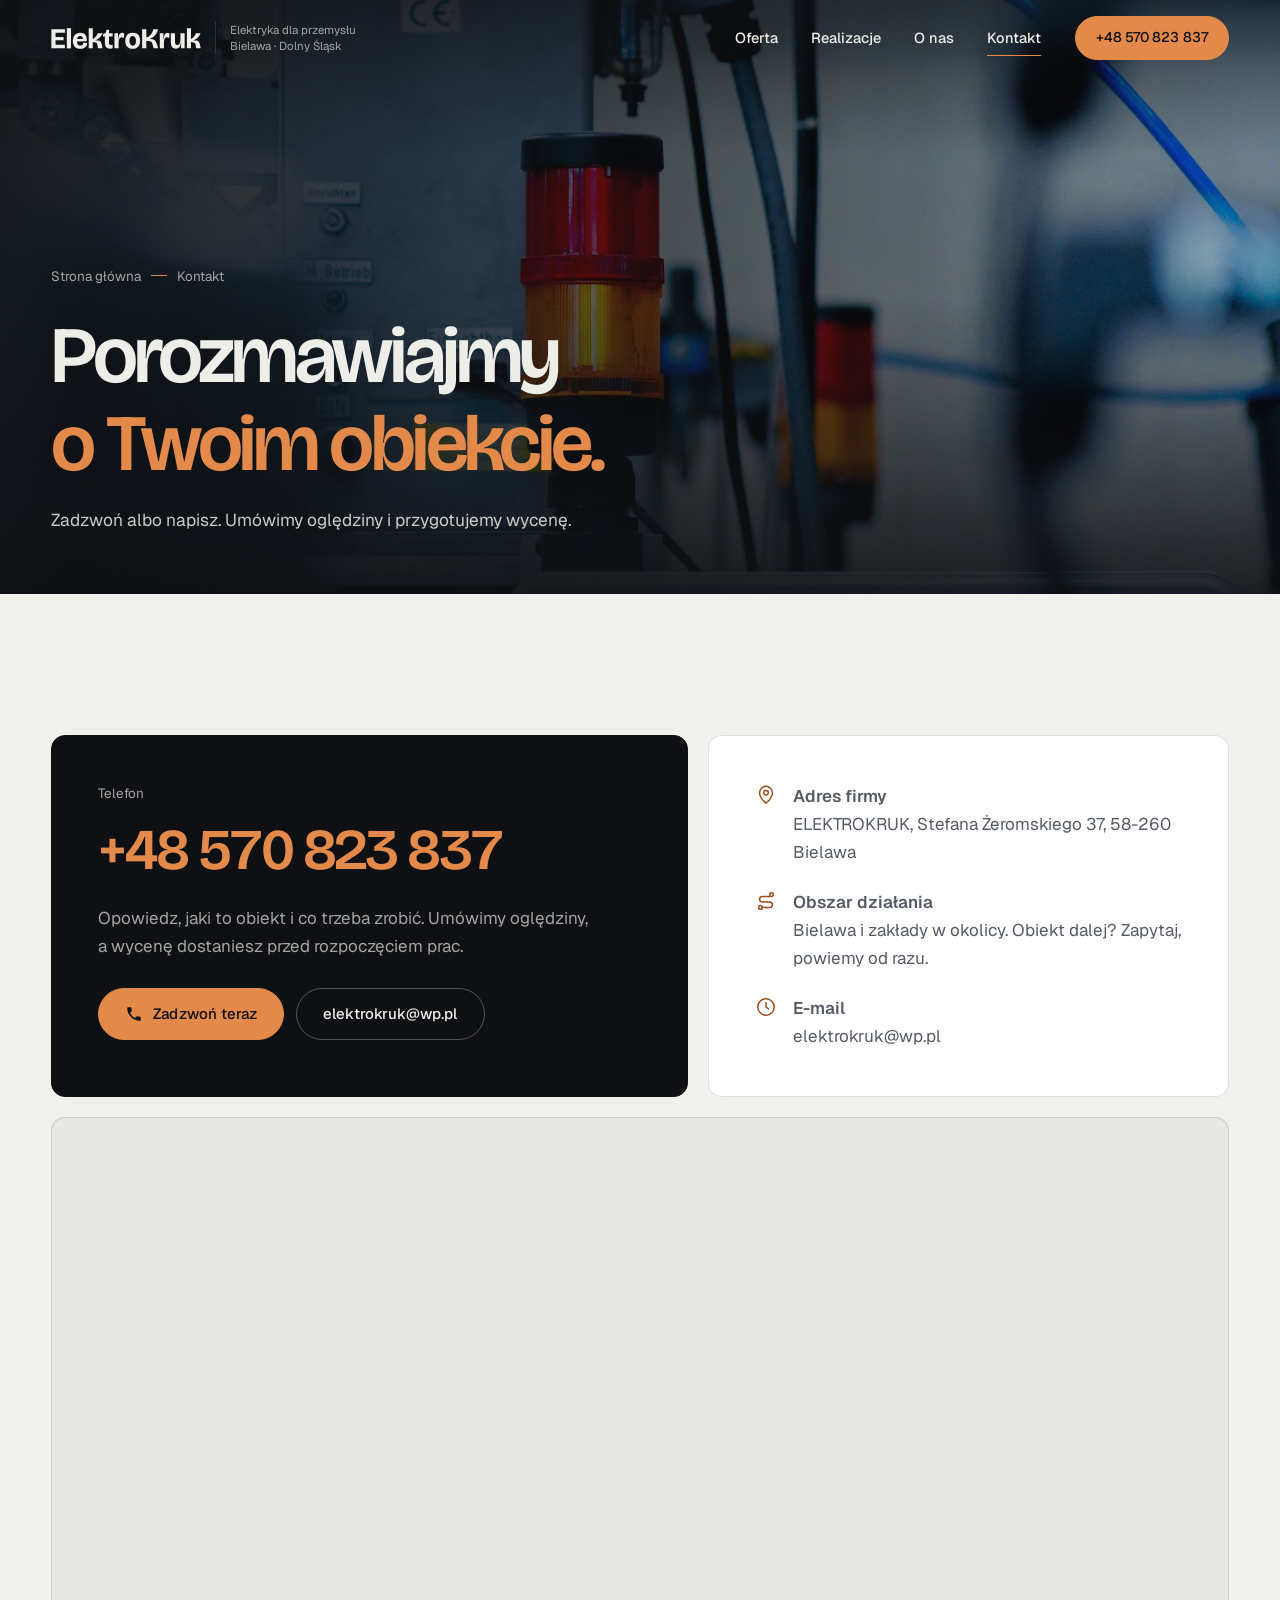
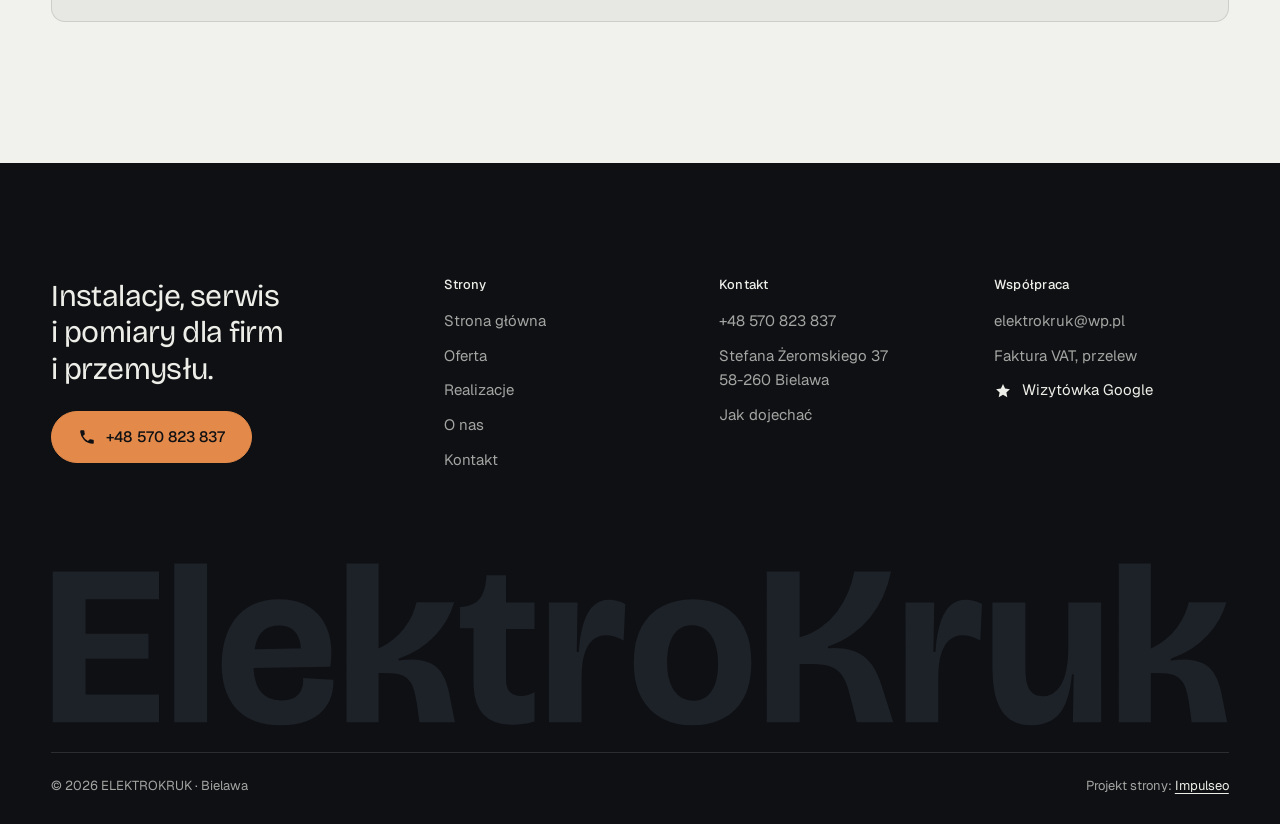
==== commit 22fd9c27: "[claude-edit][cmt:9f55c4dd-05ca-46e5-86be-7cffab984a0b] nowy projekt jak ElMac: grafit + miedź, ekra" ====
--- a/kontakt.html
+++ b/kontakt.html
@@ -3,117 +3,132 @@
 <head>
 <meta charset="UTF-8">
 <meta name="viewport" content="width=device-width, initial-scale=1.0">
-<title>Kontakt - ELEKTROKRUK</title>
-<meta name="description" content="Kontakt ELEKTROKRUK - Stefana Żeromskiego 37, 58-260 Bielawa">
-<link rel="canonical" href="https://kris20032.github.io/elektrokruk/kontakt.html">
+<title>Kontakt - ELEKTROKRUK Bielawa</title>
+<meta name="description" content="ELEKTROKRUK, Stefana Żeromskiego 37, 58-260 Bielawa. Tel. +48 570 823 837, elektrokruk@wp.pl. Zapytaj o stałą współpracę.">
+<link rel="canonical" href="https://impulseo-pl.github.io/elektrokruk/kontakt.html">
 <meta name="robots" content="noindex, nofollow">
+<meta name="theme-color" content="#0E1013">
 <meta property="og:type" content="website">
 <meta property="og:locale" content="pl_PL">
 <meta property="og:site_name" content="ELEKTROKRUK">
-<meta property="og:title" content="Kontakt - ELEKTROKRUK">
-<meta property="og:description" content="Kontakt ELEKTROKRUK - Stefana Żeromskiego 37, 58-260 Bielawa">
-<meta property="og:url" content="https://kris20032.github.io/elektrokruk/kontakt.html">
-<meta property="og:image" content="https://kris20032.github.io/elektrokruk/img/og.jpg">
+<meta property="og:title" content="Kontakt - ELEKTROKRUK Bielawa">
+<meta property="og:description" content="ELEKTROKRUK, Stefana Żeromskiego 37, 58-260 Bielawa. Tel. +48 570 823 837, elektrokruk@wp.pl. Zapytaj o stałą współpracę.">
+<meta property="og:url" content="https://impulseo-pl.github.io/elektrokruk/kontakt.html">
+<meta property="og:image" content="https://impulseo-pl.github.io/elektrokruk/img/og.jpg">
 <meta property="og:image:width" content="1200">
 <meta property="og:image:height" content="630">
 <meta name="twitter:card" content="summary_large_image">
+<script>(function(){var d=document.documentElement;d.classList.add('js');try{if(!window.matchMedia('(prefers-reduced-motion: reduce)').matches)d.classList.add('anim');}catch(e){}setTimeout(function(){if(!d.classList.contains('anim-ok'))d.classList.remove('anim');},3500);})();</script>
+
+<link rel="preload" as="image" href="img/head-kontakt.jpg" fetchpriority="high">
 <link rel="preconnect" href="https://fonts.googleapis.com">
 <link rel="preconnect" href="https://fonts.gstatic.com" crossorigin>
-<link href="https://fonts.googleapis.com/css2?family=Sora:wght@600;700;800&family=Manrope:wght@400;500;600&display=swap" rel="stylesheet">
-<link rel="stylesheet" href="assets/styles.css?v=871f7fb6">
+<link href="https://fonts.googleapis.com/css2?family=Bricolage+Grotesque:opsz,wght@12..96,400..700&family=Geist:wght@400..600&display=swap" rel="stylesheet">
+<link rel="stylesheet" href="assets/styles.css?v=20261001c">
+<script src="assets/lenis.min.js?v=1.1.20" defer></script>
+<script src="assets/main.js?v=20261001c" defer></script>
 </head>
 <body>
-
-<header class="nav">
-  <div class="wrap nav-inner">
-    <a class="brand" href="index.html"><span class="name">ELEKTROKRUK</span><span class="sub">Bielawa</span></a>
-    <nav class="nav-links">
-      <a href="oferta.html">Oferta</a>
-      <a href="realizacje.html">Realizacje</a>
-      <a href="o-nas.html">O nas</a>
-      <a href="kontakt.html" class="active" aria-current="page">Kontakt</a>
-      <a href="tel:+48570823837" class="btn btn-accent">Zadzwoń +48 570 823 837</a>
-    </nav>
-    <button class="nav-toggle" aria-label="Menu"><span></span><span></span><span></span></button>
-  </div>
+<a class="skip" href="#tresc">Przejdź do treści</a>
+<header class="site-head">
+<div class="head-in">
+  <a class="brand" href="index.html" aria-label="ELEKTROKRUK - strona główna">
+    <span class="znak"><svg class="wm" viewBox="36 -702 5160 724" role="img" aria-label="ELEKTROKRUK"><path pathLength="1" style="--i:0" d="M43.0 0.0V-660.0H187.5V0.0ZM146.2 0.0V-121.3H509.2V0.0ZM146.2 -278.0V-387.7H463.0V-278.0ZM146.2 -538.7V-660.0H509.2V-538.7Z"/><path pathLength="1" style="--i:1" d="M575.7 0.0V-695.0H720.0V0.0Z"/><path pathLength="1" style="--i:2" d="M1044.0 13.8Q972.5 13.8 923.1 -7.1Q873.7 -28.0 842.7 -64.9Q811.7 -101.8 797.6 -150.0Q783.5 -198.2 783.5 -252.8Q783.5 -309.8 798.1 -361.4Q812.7 -413.0 843.0 -452.9Q873.3 -492.8 920.9 -515.9Q968.5 -539.0 1034.5 -539.0Q1099.2 -539.0 1146.1 -516.7Q1193.0 -494.3 1221.7 -454.1Q1250.5 -413.8 1260.0 -360.2Q1269.5 -306.5 1260.0 -243.2L873.3 -237.0V-318.5L1150.3 -323.7L1129.7 -276.5Q1134.7 -323.3 1125.7 -356.2Q1116.7 -389.0 1094.4 -406.5Q1072.2 -424.0 1034.5 -424.0Q994.5 -424.0 969.7 -403.6Q944.8 -383.2 933.9 -346.3Q923.0 -309.3 923.0 -259.7Q923.0 -175.5 953.6 -135.2Q984.2 -95.0 1045.5 -95.0Q1073.3 -95.0 1091.8 -102.6Q1110.3 -110.2 1121.6 -123.7Q1132.8 -137.3 1137.3 -155.3Q1141.7 -173.3 1140.5 -194.0L1273.0 -186.3Q1275.3 -151.0 1264.7 -115.7Q1254.0 -80.5 1227.4 -51.3Q1200.8 -22.2 1155.7 -4.2Q1110.5 13.8 1044.0 13.8Z"/><path pathLength="1" style="--i:3" d="M1330.7 0.0V-695.0H1471.7V-322.7Q1508.3 -339.5 1536.5 -363.0Q1564.7 -386.5 1585.2 -414.1Q1605.7 -441.7 1618.4 -470.2Q1631.2 -498.7 1637.7 -525.3H1802.5Q1792.2 -486.8 1771.2 -449.7Q1750.3 -412.5 1719.3 -379.7Q1688.3 -346.8 1647.9 -320.7Q1607.5 -294.7 1559.0 -278.3V-270.3Q1621.5 -279.2 1661.7 -270.8Q1701.8 -262.5 1725.4 -241.5Q1749.0 -220.5 1761.8 -189.7Q1774.7 -158.8 1782.0 -121.8L1806.0 0.0H1650.2L1638.2 -86.0Q1633.0 -121.3 1623.5 -150.4Q1614.0 -179.5 1590.2 -197.2Q1566.3 -214.8 1518.0 -215.0L1471.7 -215.2V0.0Z"/><path pathLength="1" style="--i:4" d="M2061.0 11.3Q1973.8 11.3 1930.5 -34.1Q1887.2 -79.5 1887.2 -173.5V-411.3H1827.5V-504.8H1836.3Q1891.3 -511.5 1914.6 -541.0Q1937.8 -570.5 1943.0 -630.0L1944.2 -643.5H2029.8V-525.0H2154.7V-408.0H2029.8V-186.0Q2029.8 -147.7 2048.2 -131.0Q2066.7 -114.3 2094.8 -114.3Q2109.7 -114.3 2125.6 -118.7Q2141.5 -123.0 2154.7 -131.0V-3.2Q2126.0 5.5 2102.9 8.4Q2079.8 11.3 2061.0 11.3Z"/><path pathLength="1" style="--i:5" d="M2217.7 0.0V-276.5L2217.3 -525.0H2343.5L2339.8 -307.5H2348.2Q2354.2 -392.3 2372.1 -442.6Q2390.0 -492.8 2417.7 -514.8Q2445.3 -536.8 2480.2 -536.8Q2497.3 -536.8 2515.9 -532.2Q2534.5 -527.7 2552.7 -517.7L2545.2 -358.5Q2524.7 -370.2 2505.0 -375.8Q2485.3 -381.3 2467.7 -381.3Q2433.7 -381.3 2409.9 -360.3Q2386.2 -339.3 2373.7 -298.7Q2361.2 -258.0 2361.2 -199.8V0.0Z"/><path pathLength="1" style="--i:6" d="M2846.7 13.8Q2772.0 13.8 2713.7 -16.6Q2655.3 -47.0 2622.4 -108.2Q2589.5 -169.5 2589.5 -261.8Q2589.5 -357.2 2623.6 -418.3Q2657.7 -479.5 2716.2 -509.2Q2774.7 -539.0 2848.2 -539.0Q2924.3 -539.0 2982.2 -508.4Q3040.0 -477.8 3072.5 -416.5Q3105.0 -355.2 3105.0 -262.0Q3105.0 -166.5 3071.1 -105.4Q3037.2 -44.3 2978.7 -15.3Q2920.2 13.8 2846.7 13.8ZM2849.8 -94.3Q2884.8 -94.3 2909.0 -113.0Q2933.2 -131.7 2946.0 -167.7Q2958.8 -203.8 2958.8 -254.2Q2958.8 -308.7 2945.1 -346.4Q2931.3 -384.2 2905.8 -404.6Q2880.2 -425.0 2844.2 -425.0Q2810.0 -425.0 2785.7 -406.0Q2761.5 -387.0 2748.6 -350.7Q2735.7 -314.3 2735.7 -263.5Q2735.7 -183.7 2765.9 -139.0Q2796.2 -94.3 2849.8 -94.3Z"/><path pathLength="1" style="--i:7" d="M3172.0 0.0V-660.0H3316.5V-371.8Q3369.0 -386.0 3409.9 -415.6Q3450.8 -445.2 3480.4 -484.5Q3510.0 -523.8 3528.8 -569.2Q3547.7 -614.5 3555.8 -660.0H3717.2Q3706.0 -603.0 3682.8 -551.8Q3659.7 -500.7 3624.5 -458.1Q3589.3 -415.5 3543.5 -383.2Q3497.7 -350.8 3440.8 -331.5V-323.7Q3502.3 -327.7 3543.2 -314.8Q3584.0 -302.0 3609.8 -277.8Q3635.7 -253.7 3650.9 -222.5Q3666.2 -191.3 3676.5 -158.5L3727.0 0.0H3567.0L3531.2 -138.3Q3521.0 -179.0 3502.4 -204.8Q3483.8 -230.7 3453.3 -242.7Q3422.8 -254.7 3374.2 -254.7H3316.5V0.0Z"/><path pathLength="1" style="--i:8" d="M3780.7 0.0V-276.5L3780.3 -525.0H3906.5L3902.8 -307.5H3911.2Q3917.2 -392.3 3935.1 -442.6Q3953.0 -492.8 3980.7 -514.8Q4008.3 -536.8 4043.2 -536.8Q4060.3 -536.8 4078.9 -532.2Q4097.5 -527.7 4115.7 -517.7L4108.2 -358.5Q4087.7 -370.2 4068.0 -375.8Q4048.3 -381.3 4030.7 -381.3Q3996.7 -381.3 3972.9 -360.3Q3949.2 -339.3 3936.7 -298.7Q3924.2 -258.0 3924.2 -199.8V0.0Z"/><path pathLength="1" style="--i:9" d="M4331.8 13.8Q4244.5 13.8 4202.9 -47.7Q4161.3 -109.2 4161.3 -236.8V-525.0H4305.8V-238.5Q4305.8 -170.0 4324.4 -141.7Q4343.0 -113.5 4380.5 -113.5Q4405.8 -113.5 4426.5 -126.2Q4447.2 -139.0 4462.3 -165.1Q4477.5 -191.2 4485.5 -232.1Q4493.5 -273.0 4493.5 -330.3V-525.0H4637.8V-244.5L4638.2 0.0H4513.5L4517.2 -209.7H4509.8Q4503.0 -131.5 4481.6 -82.3Q4460.2 -33.0 4423.1 -9.6Q4386.0 13.8 4331.8 13.8Z"/><path pathLength="1" style="--i:10" d="M4714.7 0.0V-695.0H4855.7V-322.7Q4892.3 -339.5 4920.5 -363.0Q4948.7 -386.5 4969.2 -414.1Q4989.7 -441.7 5002.4 -470.2Q5015.2 -498.7 5021.7 -525.3H5186.5Q5176.2 -486.8 5155.2 -449.7Q5134.3 -412.5 5103.3 -379.7Q5072.3 -346.8 5031.9 -320.7Q4991.5 -294.7 4943.0 -278.3V-270.3Q5005.5 -279.2 5045.7 -270.8Q5085.8 -262.5 5109.4 -241.5Q5133.0 -220.5 5145.8 -189.7Q5158.7 -158.8 5166.0 -121.8L5190.0 0.0H5034.2L5022.2 -86.0Q5017.0 -121.3 5007.5 -150.4Q4998.0 -179.5 4974.2 -197.2Q4950.3 -214.8 4902.0 -215.0L4855.7 -215.2V0.0Z"/></svg></span>
+    <span class="brand-sub">Elektryka dla przemysłu<br>Bielawa · Dolny Śląsk</span>
+  </a>
+  <nav class="nav-links" aria-label="Menu główne">
+    <a class="nl" href="oferta.html">Oferta</a><a class="nl" href="realizacje.html">Realizacje</a><a class="nl" href="o-nas.html">O&nbsp;nas</a><a class="nl" href="kontakt.html" aria-current="page">Kontakt</a>
+    <a class="btn btn-copper nav-cta" href="tel:+48570823837">+48 570 823 837</a>
+  </nav>
+  <button class="burger" type="button" aria-label="Otwórz menu" aria-expanded="false" aria-controls="mnav"><span></span><span></span></button>
+</div>
 </header>
 
-<main>
+<div class="mnav" id="mnav">
+  <div class="mnav-in">
+    <a class="ml" href="index.html">Strona główna</a><a class="ml" href="oferta.html">Oferta</a><a class="ml" href="realizacje.html">Realizacje</a><a class="ml" href="o-nas.html">O&nbsp;nas</a><a class="ml" href="kontakt.html" aria-current="page">Kontakt</a>
+    <div class="mnav-foot">
+      <span>Stała obsługa elektryczna zakładów i&nbsp;obiektów firmowych</span>
+      <a class="btn btn-copper" href="tel:+48570823837"><svg class="ico" width="16" height="16" viewBox="0 0 24 24" fill="none" aria-hidden="true"><path d="M6.6 10.8a15.5 15.5 0 0 0 6.6 6.6l2.2-2.2a1 1 0 0 1 1-.24 11.4 11.4 0 0 0 3.6.58 1 1 0 0 1 1 1V20a1 1 0 0 1-1 1A17 17 0 0 1 3 4a1 1 0 0 1 1-1h3.5a1 1 0 0 1 1 1c0 1.25.2 2.46.58 3.6a1 1 0 0 1-.25 1l-2.23 2.2Z" fill="currentColor"/></svg>+48 570 823 837</a>
+    </div>
+  </div>
+</div>
+
+<main id="tresc">
 <section class="pagehead">
-  <img src="img/g1.jpg" alt="ELEKTROKRUK - Zapytaj o wycenę" width="1880" height="1251" decoding="async">
-  <div class="wrap">
-    <span class="eyebrow">Kontakt</span>
-    <h1>Zapytaj o wycenę</h1>
-    <p>Odpowiemy na pytania i przygotujemy wycenę.</p>
+  <div class="pagehead-media"><img src="img/head-kontakt.jpg" alt="Kolumna sygnalizacyjna i automatyka maszyny" width="1880" height="1253" decoding="async" fetchpriority="high"></div>
+  <div class="ph-in">
+    <p class="crumb up" style="--d:0"><a href="index.html">Strona główna</a><span class="sl" aria-hidden="true"></span>Kontakt</p>
+    <h1><span class="ln"><span class="ln-i" style="--k:0">Porozmawiajmy</span></span><span class="ln"><span class="ln-i" style="--k:1"><em>o&nbsp;Twoim obiekcie.</em></span></span></h1>
+    <p class="ph-lead up" style="--d:300">Zadzwoń albo napisz. Umówimy oględziny i&nbsp;przygotujemy wycenę.</p>
   </div>
 </section>
-<section>
-  <div class="wrap contact-grid">
-    <div class="reveal">
-      <span class="eyebrow">Dane kontaktowe</span>
-      <h2 style="margin:var(--space-4) 0 var(--space-6)">ELEKTROKRUK</h2>
-      <div class="info-list">
-        <div class="info-row"><div class="ic"><svg class="ico-tel" width="16" height="16" viewBox="0 0 24 24" fill="none" aria-hidden="true"><path d="M6.6 10.8a15.5 15.5 0 0 0 6.6 6.6l2.2-2.2a1 1 0 0 1 1-.24 11.4 11.4 0 0 0 3.6.58 1 1 0 0 1 1 1V20a1 1 0 0 1-1 1A17 17 0 0 1 3 4a1 1 0 0 1 1-1h3.5a1 1 0 0 1 1 1c0 1.25.2 2.46.58 3.6a1 1 0 0 1-.25 1l-2.23 2.2Z" fill="currentColor"/></svg></div><div><div class="lbl">Telefon</div><a class="val" href="tel:+48570823837">+48 570 823 837</a></div></div>
-        <div class="info-row"><div class="ic"><svg class="ico-mail" width="16" height="16" viewBox="0 0 24 24" fill="none" aria-hidden="true"><rect x="3.2" y="5.5" width="17.6" height="13" rx="1.6" stroke="currentColor" stroke-width="1.6"/><path d="M4 7l8 6 8-6" stroke="currentColor" stroke-width="1.6" stroke-linecap="round" stroke-linejoin="round"/></svg></div><div><div class="lbl">E-mail</div><a class="val" href="mailto:elektrokruk@wp.pl">elektrokruk@wp.pl</a></div></div>
-        <div class="info-row"><div class="ic"><svg class="ico-pin" width="16" height="16" viewBox="0 0 24 24" fill="none" aria-hidden="true"><path d="M12 21s7-6.1 7-11.5A7 7 0 0 0 5 9.5C5 14.9 12 21 12 21Z" stroke="currentColor" stroke-width="1.6" fill="none"/><circle cx="12" cy="9.5" r="2.4" fill="currentColor"/></svg></div><div><div class="lbl">Adres</div><div class="val">Stefana Żeromskiego 37, 58-260 Bielawa</div></div></div>
+
+<section class="sec">
+  <div class="wrap">
+    <div class="k-grid">
+      <div class="k-card dark rv">
+        <span class="lbl">Telefon</span>
+        <a class="k-phone" href="tel:+48570823837">+48 570 823 837</a>
+        <p>Opowiedz, jaki to obiekt i&nbsp;co trzeba zrobić. Umówimy oględziny, a&nbsp;wycenę dostaniesz przed rozpoczęciem prac.</p>
+        <div class="cta-row" style="margin-top:28px">
+          <a class="btn btn-copper" href="tel:+48570823837"><svg class="ico" width="16" height="16" viewBox="0 0 24 24" fill="none" aria-hidden="true"><path d="M6.6 10.8a15.5 15.5 0 0 0 6.6 6.6l2.2-2.2a1 1 0 0 1 1-.24 11.4 11.4 0 0 0 3.6.58 1 1 0 0 1 1 1V20a1 1 0 0 1-1 1A17 17 0 0 1 3 4a1 1 0 0 1 1-1h3.5a1 1 0 0 1 1 1c0 1.25.2 2.46.58 3.6a1 1 0 0 1-.25 1l-2.23 2.2Z" fill="currentColor"/></svg>Zadzwoń teraz</a>
+          <a class="btn btn-ghost" href="mailto:elektrokruk@wp.pl">elektrokruk@wp.pl</a>
+        </div>
+      </div>
+      <div class="k-card rv" style="--d:120">
+        <ul class="k-list">
+          <li><svg class="ico" width="24" height="24" viewBox="0 0 24 24" fill="none" stroke="currentColor" stroke-width="1.6" stroke-linecap="round" stroke-linejoin="round" aria-hidden="true"><path d="M12 21s-7-6.2-7-11.5A7 7 0 0 1 19 9.5C19 14.8 12 21 12 21z"/><circle cx="12" cy="9.5" r="2.5"/></svg><span><b>Adres firmy</b>ELEKTROKRUK, Stefana Żeromskiego 37, 58-260 Bielawa</span></li>
+          <li><svg class="ico" width="24" height="24" viewBox="0 0 24 24" fill="none" stroke="currentColor" stroke-width="1.6" stroke-linecap="round" stroke-linejoin="round" aria-hidden="true"><circle cx="6" cy="19" r="2"/><circle cx="18" cy="5" r="2"/><path d="M8 19h8a3 3 0 0 0 0-6H8a3 3 0 0 1 0-6h8"/></svg><span><b>Obszar działania</b>Bielawa i&nbsp;zakłady w&nbsp;okolicy. Obiekt dalej? Zapytaj, powiemy od razu.</span></li>
+          <li><svg class="ico" width="24" height="24" viewBox="0 0 24 24" fill="none" stroke="currentColor" stroke-width="1.6" stroke-linecap="round" stroke-linejoin="round" aria-hidden="true"><circle cx="12" cy="12" r="9"/><path d="M12 7v5l3 2"/></svg><span><b>E-mail</b><a href="mailto:elektrokruk@wp.pl">elektrokruk@wp.pl</a></span></li>
+        </ul>
       </div>
     </div>
-    <div class="reveal">
-      <form class="form" action="https://formsubmit.co/elektrokruk@wp.pl" method="POST">
-        <input type="hidden" name="_subject" value="Zapytanie ze strony ELEKTROKRUK">
-        <input type="hidden" name="_captcha" value="false">
-        <input type="hidden" name="_template" value="table">
-        <div class="fld"><label for="name">Imię / firma</label><input id="name" name="name" type="text" placeholder="np. Jan Kowalski" required></div>
-        <div class="fld"><label for="email">E-mail</label><input id="email" name="email" type="email" placeholder="adres@email.pl" required></div>
-        <div class="fld"><label for="phone">Telefon</label><input id="phone" name="phone" type="tel" placeholder="+48 ..."></div>
-        <div class="fld"><label for="msg">Czego dotyczy zapytanie?</label><textarea id="msg" name="message" placeholder="Napisz krótko, w czym możemy pomóc" required></textarea></div>
-        <button type="submit" class="btn btn-accent" style="width:100%;justify-content:center">Wyślij zapytanie <span class="arr">→</span></button>
-        <p class="note">Wiadomość trafi bezpośrednio do nas. Można też zadzwonić: +48 570 823 837.</p>
-      </form>
+    <div class="map map-lg rv">
+      <iframe title="Mapa dojazdu - ELEKTROKRUK, Bielawa" src="https://maps.google.com/maps?q=50.6931785,16.6247631&z=14&output=embed" loading="lazy" referrerpolicy="no-referrer-when-downgrade"></iframe>
     </div>
-  </div>
-</section>
-<section style="padding-top:0">
-  <div class="wrap reveal">
-    <iframe class="map" title="ELEKTROKRUK - Bielawa" src="https://maps.google.com/maps?q=50.6931785%2C16.6247631&z=15&output=embed" loading="lazy" referrerpolicy="no-referrer-when-downgrade"></iframe>
   </div>
 </section>
 </main>
 
-<footer>
+<footer class="site-foot">
   <div class="wrap">
-    <div class="foot-grid">
-      <div class="foot-brand">
-        <div class="name">ELEKTROKRUK</div>
-        <p>Hale, zakłady produkcyjne i obiekty firmowe. Najlepiej w stałej współpracy: znam obiekt, więc przy awarii działam szybciej.</p>
+    <div class="foot-top">
+      <div>
+        <p class="foot-claim">Instalacje, serwis i&nbsp;pomiary dla firm i&nbsp;przemysłu.</p>
+        <a class="btn btn-copper" href="tel:+48570823837"><svg class="ico" width="16" height="16" viewBox="0 0 24 24" fill="none" aria-hidden="true"><path d="M6.6 10.8a15.5 15.5 0 0 0 6.6 6.6l2.2-2.2a1 1 0 0 1 1-.24 11.4 11.4 0 0 0 3.6.58 1 1 0 0 1 1 1V20a1 1 0 0 1-1 1A17 17 0 0 1 3 4a1 1 0 0 1 1-1h3.5a1 1 0 0 1 1 1c0 1.25.2 2.46.58 3.6a1 1 0 0 1-.25 1l-2.23 2.2Z" fill="currentColor"/></svg>+48 570 823 837</a>
       </div>
-      <div class="foot-col">
-        <h4>Nawigacja</h4>
-        <a href="oferta.html">Oferta</a>
-        <a href="realizacje.html">Realizacje</a>
-        <a href="o-nas.html">O nas</a>
-        <a href="kontakt.html">Kontakt</a>
+      <div>
+        <h4>Strony</h4>
+        <ul><li><a href="index.html">Strona główna</a></li><li><a href="oferta.html">Oferta</a></li><li><a href="realizacje.html">Realizacje</a></li><li><a href="o-nas.html">O&nbsp;nas</a></li><li><a href="kontakt.html">Kontakt</a></li></ul>
       </div>
-      <div class="foot-col">
+      <div>
         <h4>Kontakt</h4>
-        <a href="tel:+48570823837">+48 570 823 837</a>
-        <a href="mailto:elektrokruk@wp.pl">elektrokruk@wp.pl</a>
-        <p>Stefana Żeromskiego 37, 58-260 Bielawa</p>
-        <a href="https://maps.google.com/?cid=15804506699159019590" target="_blank" rel="noopener">Jak dojechać →</a>
-      <div class="foot-soc">
-        <a class="soc" href="https://maps.google.com/?cid=15804506699159019590" target="_blank" rel="noopener" aria-label="Google - ELEKTROKRUK"><svg viewBox="0 0 24 24" aria-hidden="true" focusable="false"><path d="M12.48 10.92v3.28h7.84c-.24 1.84-.853 3.187-1.787 4.133-1.147 1.147-2.933 2.4-6.053 2.4-4.827 0-8.6-3.893-8.6-8.72s3.773-8.72 8.6-8.72c2.6 0 4.507 1.027 5.907 2.347l2.307-2.307C18.747 1.44 16.133 0 12.48 0 5.867 0 .307 5.387.307 12s5.56 12 12.173 12c3.573 0 6.267-1.173 8.373-3.36 2.16-2.16 2.84-5.213 2.84-7.667 0-.76-.053-1.467-.173-2.053H12.48z" fill="currentColor"/></svg></a>
+        <ul>
+          <li><a href="tel:+48570823837">+48 570 823 837</a></li>
+          <li>Stefana Żeromskiego 37<br>58-260 Bielawa</li>
+          <li><a href="https://maps.google.com/?cid=15804506699159019590" target="_blank" rel="noopener">Jak dojechać</a></li>
+        </ul>
       </div>
+      <div>
+        <h4>Współpraca</h4>
+        <ul>
+          <li><a href="mailto:elektrokruk@wp.pl">elektrokruk@wp.pl</a></li>
+          <li>Faktura VAT, przelew</li>
+          <li><a class="soc" href="https://maps.google.com/?cid=15804506699159019590" target="_blank" rel="noopener" aria-label="Wizytówka ELEKTROKRUK w Google"><svg viewBox="0 0 24 24" aria-hidden="true"><path fill="currentColor" d="M12 2.8l2.8 5.9 6.4.8-4.7 4.4 1.2 6.3L12 17.1l-5.7 3.1 1.2-6.3L2.8 9.5l6.4-.8z"/></svg>Wizytówka Google</a></li>
+        </ul>
       </div>
     </div>
-    <div class="foot-bot">
-      <span>© 2026 ELEKTROKRUK</span>
+    <div class="foot-mark" aria-hidden="true"><svg class="wm-foot" viewBox="36 -702 5160 724" aria-hidden="true" focusable="false"><path style="--i:0" d="M43.0 0.0V-660.0H187.5V0.0ZM146.2 0.0V-121.3H509.2V0.0ZM146.2 -278.0V-387.7H463.0V-278.0ZM146.2 -538.7V-660.0H509.2V-538.7Z"/><path style="--i:1" d="M575.7 0.0V-695.0H720.0V0.0Z"/><path style="--i:2" d="M1044.0 13.8Q972.5 13.8 923.1 -7.1Q873.7 -28.0 842.7 -64.9Q811.7 -101.8 797.6 -150.0Q783.5 -198.2 783.5 -252.8Q783.5 -309.8 798.1 -361.4Q812.7 -413.0 843.0 -452.9Q873.3 -492.8 920.9 -515.9Q968.5 -539.0 1034.5 -539.0Q1099.2 -539.0 1146.1 -516.7Q1193.0 -494.3 1221.7 -454.1Q1250.5 -413.8 1260.0 -360.2Q1269.5 -306.5 1260.0 -243.2L873.3 -237.0V-318.5L1150.3 -323.7L1129.7 -276.5Q1134.7 -323.3 1125.7 -356.2Q1116.7 -389.0 1094.4 -406.5Q1072.2 -424.0 1034.5 -424.0Q994.5 -424.0 969.7 -403.6Q944.8 -383.2 933.9 -346.3Q923.0 -309.3 923.0 -259.7Q923.0 -175.5 953.6 -135.2Q984.2 -95.0 1045.5 -95.0Q1073.3 -95.0 1091.8 -102.6Q1110.3 -110.2 1121.6 -123.7Q1132.8 -137.3 1137.3 -155.3Q1141.7 -173.3 1140.5 -194.0L1273.0 -186.3Q1275.3 -151.0 1264.7 -115.7Q1254.0 -80.5 1227.4 -51.3Q1200.8 -22.2 1155.7 -4.2Q1110.5 13.8 1044.0 13.8Z"/><path style="--i:3" d="M1330.7 0.0V-695.0H1471.7V-322.7Q1508.3 -339.5 1536.5 -363.0Q1564.7 -386.5 1585.2 -414.1Q1605.7 -441.7 1618.4 -470.2Q1631.2 -498.7 1637.7 -525.3H1802.5Q1792.2 -486.8 1771.2 -449.7Q1750.3 -412.5 1719.3 -379.7Q1688.3 -346.8 1647.9 -320.7Q1607.5 -294.7 1559.0 -278.3V-270.3Q1621.5 -279.2 1661.7 -270.8Q1701.8 -262.5 1725.4 -241.5Q1749.0 -220.5 1761.8 -189.7Q1774.7 -158.8 1782.0 -121.8L1806.0 0.0H1650.2L1638.2 -86.0Q1633.0 -121.3 1623.5 -150.4Q1614.0 -179.5 1590.2 -197.2Q1566.3 -214.8 1518.0 -215.0L1471.7 -215.2V0.0Z"/><path style="--i:4" d="M2061.0 11.3Q1973.8 11.3 1930.5 -34.1Q1887.2 -79.5 1887.2 -173.5V-411.3H1827.5V-504.8H1836.3Q1891.3 -511.5 1914.6 -541.0Q1937.8 -570.5 1943.0 -630.0L1944.2 -643.5H2029.8V-525.0H2154.7V-408.0H2029.8V-186.0Q2029.8 -147.7 2048.2 -131.0Q2066.7 -114.3 2094.8 -114.3Q2109.7 -114.3 2125.6 -118.7Q2141.5 -123.0 2154.7 -131.0V-3.2Q2126.0 5.5 2102.9 8.4Q2079.8 11.3 2061.0 11.3Z"/><path style="--i:5" d="M2217.7 0.0V-276.5L2217.3 -525.0H2343.5L2339.8 -307.5H2348.2Q2354.2 -392.3 2372.1 -442.6Q2390.0 -492.8 2417.7 -514.8Q2445.3 -536.8 2480.2 -536.8Q2497.3 -536.8 2515.9 -532.2Q2534.5 -527.7 2552.7 -517.7L2545.2 -358.5Q2524.7 -370.2 2505.0 -375.8Q2485.3 -381.3 2467.7 -381.3Q2433.7 -381.3 2409.9 -360.3Q2386.2 -339.3 2373.7 -298.7Q2361.2 -258.0 2361.2 -199.8V0.0Z"/><path style="--i:6" d="M2846.7 13.8Q2772.0 13.8 2713.7 -16.6Q2655.3 -47.0 2622.4 -108.2Q2589.5 -169.5 2589.5 -261.8Q2589.5 -357.2 2623.6 -418.3Q2657.7 -479.5 2716.2 -509.2Q2774.7 -539.0 2848.2 -539.0Q2924.3 -539.0 2982.2 -508.4Q3040.0 -477.8 3072.5 -416.5Q3105.0 -355.2 3105.0 -262.0Q3105.0 -166.5 3071.1 -105.4Q3037.2 -44.3 2978.7 -15.3Q2920.2 13.8 2846.7 13.8ZM2849.8 -94.3Q2884.8 -94.3 2909.0 -113.0Q2933.2 -131.7 2946.0 -167.7Q2958.8 -203.8 2958.8 -254.2Q2958.8 -308.7 2945.1 -346.4Q2931.3 -384.2 2905.8 -404.6Q2880.2 -425.0 2844.2 -425.0Q2810.0 -425.0 2785.7 -406.0Q2761.5 -387.0 2748.6 -350.7Q2735.7 -314.3 2735.7 -263.5Q2735.7 -183.7 2765.9 -139.0Q2796.2 -94.3 2849.8 -94.3Z"/><path style="--i:7" d="M3172.0 0.0V-660.0H3316.5V-371.8Q3369.0 -386.0 3409.9 -415.6Q3450.8 -445.2 3480.4 -484.5Q3510.0 -523.8 3528.8 -569.2Q3547.7 -614.5 3555.8 -660.0H3717.2Q3706.0 -603.0 3682.8 -551.8Q3659.7 -500.7 3624.5 -458.1Q3589.3 -415.5 3543.5 -383.2Q3497.7 -350.8 3440.8 -331.5V-323.7Q3502.3 -327.7 3543.2 -314.8Q3584.0 -302.0 3609.8 -277.8Q3635.7 -253.7 3650.9 -222.5Q3666.2 -191.3 3676.5 -158.5L3727.0 0.0H3567.0L3531.2 -138.3Q3521.0 -179.0 3502.4 -204.8Q3483.8 -230.7 3453.3 -242.7Q3422.8 -254.7 3374.2 -254.7H3316.5V0.0Z"/><path style="--i:8" d="M3780.7 0.0V-276.5L3780.3 -525.0H3906.5L3902.8 -307.5H3911.2Q3917.2 -392.3 3935.1 -442.6Q3953.0 -492.8 3980.7 -514.8Q4008.3 -536.8 4043.2 -536.8Q4060.3 -536.8 4078.9 -532.2Q4097.5 -527.7 4115.7 -517.7L4108.2 -358.5Q4087.7 -370.2 4068.0 -375.8Q4048.3 -381.3 4030.7 -381.3Q3996.7 -381.3 3972.9 -360.3Q3949.2 -339.3 3936.7 -298.7Q3924.2 -258.0 3924.2 -199.8V0.0Z"/><path style="--i:9" d="M4331.8 13.8Q4244.5 13.8 4202.9 -47.7Q4161.3 -109.2 4161.3 -236.8V-525.0H4305.8V-238.5Q4305.8 -170.0 4324.4 -141.7Q4343.0 -113.5 4380.5 -113.5Q4405.8 -113.5 4426.5 -126.2Q4447.2 -139.0 4462.3 -165.1Q4477.5 -191.2 4485.5 -232.1Q4493.5 -273.0 4493.5 -330.3V-525.0H4637.8V-244.5L4638.2 0.0H4513.5L4517.2 -209.7H4509.8Q4503.0 -131.5 4481.6 -82.3Q4460.2 -33.0 4423.1 -9.6Q4386.0 13.8 4331.8 13.8Z"/><path style="--i:10" d="M4714.7 0.0V-695.0H4855.7V-322.7Q4892.3 -339.5 4920.5 -363.0Q4948.7 -386.5 4969.2 -414.1Q4989.7 -441.7 5002.4 -470.2Q5015.2 -498.7 5021.7 -525.3H5186.5Q5176.2 -486.8 5155.2 -449.7Q5134.3 -412.5 5103.3 -379.7Q5072.3 -346.8 5031.9 -320.7Q4991.5 -294.7 4943.0 -278.3V-270.3Q5005.5 -279.2 5045.7 -270.8Q5085.8 -262.5 5109.4 -241.5Q5133.0 -220.5 5145.8 -189.7Q5158.7 -158.8 5166.0 -121.8L5190.0 0.0H5034.2L5022.2 -86.0Q5017.0 -121.3 5007.5 -150.4Q4998.0 -179.5 4974.2 -197.2Q4950.3 -214.8 4902.0 -215.0L4855.7 -215.2V0.0Z"/></svg></div>
+    <div class="foot-bottom">
+      <span>© 2026 ELEKTROKRUK · Bielawa</span>
       <span>Projekt strony: <a class="foot-credit" href="https://impulseo.pl" target="_blank" rel="noopener">Impulseo</a></span>
     </div>
   </div>
 </footer>
-<div class="sticky-call"><a class="sc-call" href="tel:+48570823837"><svg class="ico-tel" width="16" height="16" viewBox="0 0 24 24" fill="none" aria-hidden="true"><path d="M6.6 10.8a15.5 15.5 0 0 0 6.6 6.6l2.2-2.2a1 1 0 0 1 1-.24 11.4 11.4 0 0 0 3.6.58 1 1 0 0 1 1 1V20a1 1 0 0 1-1 1A17 17 0 0 1 3 4a1 1 0 0 1 1-1h3.5a1 1 0 0 1 1 1c0 1.25.2 2.46.58 3.6a1 1 0 0 1-.25 1l-2.23 2.2Z" fill="currentColor"/></svg> Zadzwoń</a><a class="sc-quote" href="kontakt.html">Zadzwoń po wycenę</a></div>
-<div class="demo-wazne" data-do="2026-10-29" data-cykl="3" hidden><svg class="dw-ico" width="13" height="13" viewBox="0 0 24 24" fill="none" aria-hidden="true"><circle cx="12" cy="12" r="8.6" stroke="currentColor" stroke-width="1.8"/><path d="M12 7.2V12l3.3 2" stroke="currentColor" stroke-width="1.8" stroke-linecap="round"/></svg><span class="dw-txt"></span></div>
-
-<script src="assets/main.js"></script>
+<div class="sticky-call">
+  <a class="btn btn-copper" href="tel:+48570823837"><svg class="ico" width="16" height="16" viewBox="0 0 24 24" fill="none" aria-hidden="true"><path d="M6.6 10.8a15.5 15.5 0 0 0 6.6 6.6l2.2-2.2a1 1 0 0 1 1-.24 11.4 11.4 0 0 0 3.6.58 1 1 0 0 1 1 1V20a1 1 0 0 1-1 1A17 17 0 0 1 3 4a1 1 0 0 1 1-1h3.5a1 1 0 0 1 1 1c0 1.25.2 2.46.58 3.6a1 1 0 0 1-.25 1l-2.23 2.2Z" fill="currentColor"/></svg>Zadzwoń</a>
+  <a class="btn btn-ghost" href="kontakt.html">Kontakt i&nbsp;dojazd</a>
+</div>
 </body>
 </html>
--- a/assets/styles.css
+++ b/assets/styles.css
@@ -1,1858 +1,488 @@
-/* ============================================================
-   STOLBASZ — premium, architektoniczny B2B fit-out
-   Jasna paleta, zero brązu. System wg premium-web-craft.
-   Projekt strony: Impulseo (impulseo.pl)
-   ============================================================ */
-
+/* ELEKTROKRUK - usługi elektryczne. Projekt strony: Impulseo, 10.2026.
+   Paleta: grafit + miedź (kolor przewodu). Krój: Bricolage Grotesque + Geist. */
 :root{
-  /* PALETA — jasna, architektoniczna, chłodna */
-  --paper:#f5f7fa;          /* główne tło */
-  --paper-2:#e7edf3;        /* sekcje alternatywne (chłodny jasny szary) */
-  --paper-3:#e7edf3;        /* delikatne wypełnienia */
-  --ink:#142231;            /* tekst główny — chłodny grafit */
-  --ink-soft:#2c3e52;       /* nagłówki drugorzędne */
-  --muted:#697785;          /* tekst poboczny */
-  --line:rgba(20,34,49,.12);/* hairline */
-  --accent:#e8a00c;         /* stonowany petrol-slate — jedyny akcent */
-  --accent-d:#c47f06;
-  --accent-soft:rgba(232,160,12,.10);
-  --dark:#142231;           /* sekcje ciemne (stopka/CTA) */
-
-  /* HOVER ZDJĘĆ — JEDEN standard dla całego silnika (decyzja K. 04.08.2026, artefakt z wariantami).
-     AKTUALNE (K.+Szymon 09.08.2026, wybór z artefaktu 6 wariantów): zoom 1.05 przy 1.4s -
-     przy tak długim czasie mocniejszy kadr NIE skacze, tylko „oddycha". Poprzedni standard
-     (1.02 / .55s z 04.08) odbierany jako dynamiczny i szybki.
-     Spoczynek lekko przygaszony, ale TYLKO tam, gdzie jest mysz (@media hover:hover) —
-     na telefonie zdjęcia zostają w pełnej jasności. */
-  --img-zoom:1.05;                   /* K.+Szymon 09.08: wariant F z artefaktu porównawczego */
-  --img-rest:brightness(.95) saturate(.99);
-  --img-hot:brightness(1.06) saturate(1.05);
-  --img-dur:1.4s;                    /* K.+Szymon 09.08 (wariant F): powoli = elegancko */
-  --img-ease:cubic-bezier(.16,.84,.44,1);  /* miękki ogon, efekt „oddychania" */
-
-  /* ODSTĘPY — skala 4/8 */
-  --space-1:4px; --space-2:8px; --space-3:12px; --space-4:16px; --space-5:24px;
-  --space-6:32px; --space-7:48px; --space-8:64px; --space-9:96px; --space-10:128px;
-
-  /* TYPOGRAFIA — fluid clamp() (skala podbita 16.07.2026: większe, czytelniejsze litery — uwaga Adama) */
-  --text-sm:clamp(.9rem,.87rem + .12vw,1rem);
-  --text-base:clamp(1.08rem,1.04rem + .18vw,1.2rem);
-  --text-lg:clamp(1.24rem,1.15rem + .34vw,1.44rem);
-  --text-h3:clamp(1.34rem,1.22rem + .55vw,1.66rem);
-  --text-h2:clamp(2.1rem,1.66rem + 2.1vw,3.1rem);
-  --text-h1:clamp(2.9rem,2.1rem + 4vw,5.1rem);
-
-  /* PROMIENIE — architektoniczne, raczej ostre */
-  --r-sm:3px; --r-md:6px; --r-lg:10px;
-
-  /* RUCH */
-  --ease:cubic-bezier(.25,.46,.45,.94); --dur:.24s;
-
-  /* CIENIE — miękkie, warstwowe */
-  --sh-sm:0 1px 2px rgba(16,24,32,.04), 0 2px 8px rgba(16,24,32,.05);
-  --sh-md:0 2px 6px rgba(16,24,32,.05), 0 12px 28px -8px rgba(16,24,32,.12);
-  --sh-lg:0 6px 14px rgba(16,24,32,.07), 0 26px 56px -18px rgba(16,24,32,.22);
-
-  --hairline:1px solid var(--line);
-
-  --font-display:'Sora','Manrope',sans-serif;
-  --font-body:'Manrope',sans-serif;
-}
-
-*{box-sizing:border-box;margin:0;padding:0}
-html{scroll-behavior:smooth}
-body{
-  font-family:var(--font-body);
-  font-size:var(--text-base);
-  line-height:1.65;
-  color:var(--ink);
-  background:var(--paper);
-  -webkit-font-smoothing:antialiased;
-  text-rendering:optimizeLegibility;
-}
-img{max-width:100%;height:auto;display:block}  /* height:auto = width/height z atrybutów trzyma proporcje (TOP#12) */
+  --ink:#0E1013;--ink-2:#15181D;--ink-3:#1D2128;--ink-line:rgba(238,238,233,.13);
+  --paper:#F1F1EE;--paper-2:#E7E8E4;--line:rgba(18,20,24,.12);
+  --text:#121418;--muted:#555B64;
+  --on-dark:#EEEEE9;--on-dark-2:#A3A5A2;
+  --accent:#E38A4A;--accent-d:#9C4B19;--accent-soft:rgba(227,138,74,.14);
+  --paper-3:#FFFFFF;
+  --f-display:"Bricolage Grotesque","Geist",system-ui,sans-serif;
+  --f-body:"Geist",system-ui,-apple-system,"Segoe UI",sans-serif;
+  --expo:cubic-bezier(.16,1,.3,1);--ease:cubic-bezier(.16,.84,.44,1);--in:cubic-bezier(.7,0,.84,0);
+  --wrap:min(1320px, 100% - clamp(40px, 8vw, 128px));
+  --nav-h:76px;
+  --img-zoom:1.05;--img-dur:1.4s;--img-rest:brightness(1);--img-hot:brightness(1.08);
+}
+*,*::before,*::after{box-sizing:border-box}
+html{-webkit-text-size-adjust:100%;background:var(--ink)}
+html.lenis,html.lenis body{height:auto}
+.lenis.lenis-smooth [data-lenis-prevent]{overscroll-behavior:contain}
+.lenis.lenis-stopped{overflow:clip}
+.lenis.lenis-smooth iframe{pointer-events:none}
+body{margin:0;font-family:var(--f-body);font-size:17px;line-height:1.65;color:var(--text);background:var(--paper);-webkit-font-smoothing:antialiased;-moz-osx-font-smoothing:grayscale;overflow-x:clip}
+img{display:block;max-width:100%;height:auto}
 a{color:inherit;text-decoration:none}
-
-.wrap{width:min(92%,1180px);margin-inline:auto}
-section{padding-block:clamp(52px,6.5vw,96px)}
-
-h1,h2,h3{font-family:var(--font-display);font-weight:700;line-height:1.08;letter-spacing:-.02em;color:var(--ink)}
-h1{font-size:var(--text-h1);letter-spacing:-.035em}
-h2{font-size:var(--text-h2);letter-spacing:-.025em}
-h3{font-size:var(--text-h3)}
-/* MIARA — długość wiersza. WCAG 2.2 SC 1.4.8: max 80 znaków; Butterick: 45–90.
-   68ch daje realnie 72–78 znaków polskiego tekstu, czyli z zapasem pod granicą.
-   Wcześniej limit miał TYLKO <p> — <li>, <blockquote> i <dd> nie miały żadnego,
-   i to jedyny powód, dla którego 23 bloki na dwóch oddanych stronach jadą po
-   83–106 znaków w wierszu (pomiar 07.08.2026, bramka `miara`).
-   ⚠️ Listy i definicje ograniczamy TYLKO bez klasy: `ul`/`ol` z klasą to u nas
-   układ (siatki kafli, menu), a nie tekst ciągły — tam miarę wyznacza układ. */
-/* 60ch, nie 68ch (K. 10.08): po zmianie fontów na węższe kroje (DM Sans i spółka)
-   w 68ch mieściło się ~90 znaków - bramka pikselowa słusznie zgłaszała przekroczenie
-   granicy 80. Pomiar na żywej przeglądarce: 60ch = 90 znaków, 53ch = ~78 znaków, czyli normę WCAG 1.4.8. */
-:root{ --miara:53ch }
-p{max-width:min(100%,var(--miara))}
-blockquote,
-ul:not([class])>li, ol:not([class])>li,
-dl:not([class])>dd{max-width:min(100%,var(--miara))}
-
-/* ⚠️ Świadomie BEZ wyjątku `.tile p,.card p,.svc p{max-width:none}`, choć nasuwa się sam:
-   te akapity BYŁY już ograniczone (stare `p{max-width:65ch}`), więc „wyjątek" nie odblokowałby
-   niczego nowego — tylko ROZLUŹNIŁ stan sprzed zmiany na wszystkich demach naraz.
-   `figcaption` żadna z reguł wyżej nie dotyczy, więc też nie potrzebuje zwolnienia. */
-
-/* ŁAMANIE. `balance` wyrównuje długości wierszy w nagłówku, `pretty` pilnuje ostatniego
-   wiersza akapitu, żeby nie został w nim jeden wyraz. Obsługiwane od Chrome 117 /
-   Safari 17.5; starsze przeglądarki po prostu ignorują tę własność.
-   `text-wrap:pretty` nie występowało dotąd ANI RAZ w silniku ani w repo klientów. */
-h1,h2,h3,.lead,.lede{text-wrap:balance}
-p,li,blockquote,dd{text-wrap:pretty}
-
-.eyebrow{
-  font-family:var(--font-body);
-  font-size:var(--text-sm);
-  font-weight:600;
-  letter-spacing:.18em;
-  text-transform:uppercase;
-  color:var(--accent);
-  display:inline-flex;align-items:center;gap:var(--space-3);
-}
-/* flex:none + margin-top = kreska trzyma się PIERWSZEJ linii. Wcześniej align-items:center
-   centrowało ją względem całego bloku i przy zawinięciu (długi kicker typu
-   „…WNĘTRZ · LESZNO · OD 2019") druga linia lądowała z brzydkim wcięciem. */
-.eyebrow{align-items:flex-start}
-.eyebrow>*,.eyebrow{text-wrap:balance}   /* dlugi kicker lamal sie na sierote typu samo „2019" w drugiej linii */
-.eyebrow::before{content:"";width:28px;height:1px;background:var(--accent);display:inline-block;flex:none;margin-top:.62em}
-
-.muted{color:var(--muted)}
-.lead{font-size:var(--text-lg);line-height:1.55;color:var(--ink-soft);max-width:50ch}
-
-/* ---------- BUTTONS ---------- */
-.btn{
-  display:inline-flex;align-items:center;gap:var(--space-2);
-  font-weight:600;font-size:var(--text-sm);letter-spacing:.02em;
-  padding:var(--space-4) var(--space-6);
-  border-radius:var(--r-sm);
-  transition:transform var(--dur) var(--ease),box-shadow var(--dur) var(--ease),background var(--dur) var(--ease);
-  cursor:pointer;border:1px solid transparent;
-}
-.btn-accent{background:var(--accent);color:#fff;box-shadow:var(--sh-sm)}
-.btn-accent:hover{background:var(--accent-d);transform:translateY(-2px);box-shadow:var(--sh-md)}
-.btn-accent:active{transform:translateY(0);box-shadow:var(--sh-sm)}
-.btn-ghost{background:transparent;color:var(--ink);border-color:var(--line)}
-.btn-ghost:hover{border-color:var(--accent);color:var(--accent);transform:translateY(-2px)}
-.btn-light{background:#fff;color:var(--ink);box-shadow:var(--sh-sm)}
-.btn-light:hover{transform:translateY(-2px);box-shadow:var(--sh-md)}
-.btn .arr{transition:transform var(--dur) var(--ease)}
-.btn:hover .arr{transform:translateX(4px)}
-
-/* ---------- NAV ---------- */
-.nav{
-  position:sticky;top:0;z-index:50;
-  background:color-mix(in srgb,var(--paper) 88%,transparent);
-  backdrop-filter:saturate(140%) blur(10px);
-  border-bottom:var(--hairline);
-}
-.nav-inner{display:flex;align-items:center;justify-content:space-between;gap:var(--space-5);height:72px}
-/* ANTY-NACHODZENIE (K. 05.08.2026): długa nazwa firmy + przycisk z pełnym numerem nie mieściły się w pasku
-   i flex ściskał linki PONIŻEJ ich treści - "Kontakt" wchodził na ramkę "Zadzwoń +48 ...". Teraz ustępuje
-   nazwa marki (skrót wielokropkiem), a menu i przycisk nigdy się nie kurczą ani nie zachodzą na siebie. */
-.brand{display:flex;flex-direction:column;line-height:1;min-width:0;flex:0 1 auto}
-.brand .name{font-family:var(--font-display);font-weight:800;font-size:1.35rem;letter-spacing:.04em;white-space:nowrap;overflow:hidden;text-overflow:ellipsis}
-.brand .sub{font-size:.62rem;letter-spacing:.34em;text-transform:uppercase;color:var(--muted);margin-top:5px;white-space:nowrap;overflow:hidden;text-overflow:ellipsis}
-.nav-links{display:flex;align-items:center;gap:var(--space-6);flex:0 0 auto}
-.nav-links a{font-size:var(--text-sm);font-weight:500;color:var(--ink-soft);position:relative;padding-block:4px;white-space:nowrap;transition:color var(--dur) var(--ease)}
-.nav-links a::after{content:"";position:absolute;left:0;bottom:0;width:0;height:1.5px;background:var(--accent);transition:width var(--dur) var(--ease)}
-.nav-links a:hover,.nav-links a.active{color:var(--ink)}
-.nav-links a:hover::after,.nav-links a.active::after{width:100%}
-.nav-links .btn{padding:var(--space-2) var(--space-5)}
-/* przyciski w nav: właściwy kolor (przebij .nav-links a) + bez podkreślenia */
-.nav-links a.btn-accent{color:#fff}
-.nav-links a.btn-ghost,.nav-links a.btn-light{color:var(--ink)}
-/* CTA w pasku: NIE podkreślenie spod linków menu, ale ten sam przelatujący błysk,
-   co na wszystkich innych przyciskach (zgłoszenie K. 13.08.2026 - „na hero jest efekt
-   światła przechodzącego przez przycisk, na navbarze go nie ma, a mają być identyczne").
-   Reguła `.nav-links a::after` jest silniejsza od `.btn::after`, więc trzeba jej
-   geometrię wyzerować i wpisać połysk z nazwy - samo `display:none` gasiło efekt. */
-.nav-links a.btn::after{
-  display:block;content:"";position:absolute;inset:0;z-index:-1;pointer-events:none;
-  width:auto;height:auto;border-radius:inherit;   /* kasuje geometrię podkreślenia (width:0;height:1.5px) */
-  background:linear-gradient(100deg,transparent 32%,rgba(255,255,255,.20) 50%,transparent 68%);
-  translate:-120% 0}
-@media (prefers-reduced-motion:no-preference){
-  .nav-links a.btn:hover::after{translate:120% 0;transition:translate .75s var(--mt-ease,cubic-bezier(.16,.84,.44,1))}
-}
-.nav-toggle{display:none;background:none;border:none;cursor:pointer;flex-direction:column;gap:5px;padding:8px}
-.nav-toggle span{width:24px;height:2px;background:var(--ink);transition:var(--dur)}
-/* Ciasny zakres MIĘDZY menu mobilnym a pełnym pulpitem: zbijamy odstępy i nazwę marki,
-   żeby wszystko zmieściło się naturalnie, zanim w ogóle dojdzie do skracania wielokropkiem. */
-@media(max-width:1280px) and (min-width:921px){
-  .nav-links{gap:var(--space-4)}
-  .nav-links .btn{padding:var(--space-2) var(--space-4)}
-  .brand .name{font-size:1.15rem}
-}
-
-/* ---------- HERO (split) ---------- */
-.hero{position:relative;overflow:hidden;border-bottom:var(--hairline)}
-.hero-grid{display:grid;grid-template-columns:1.05fr .95fr;gap:clamp(24px,4vw,60px);align-items:center;
-  padding-block:clamp(36px,4.5vw,64px)}
-.hero-copy .eyebrow{margin-bottom:var(--space-5)}
-.hero-copy h1{margin-bottom:var(--space-5)}
-.hero-copy .lead{margin-bottom:var(--space-7)}
-.hero-actions{display:flex;flex-wrap:wrap;gap:var(--space-4)}
-.hero-art{position:relative;aspect-ratio:4/3;border-radius:var(--r-lg);overflow:hidden;box-shadow:var(--sh-lg)}
-.hero-art img{width:100%;height:100%;object-fit:cover}
-.hero-art::after{content:"";position:absolute;inset:0;background:linear-gradient(180deg,transparent 55%,rgba(18,24,28,.28))}
-.hero-badge{position:absolute;left:var(--space-5);bottom:var(--space-5);z-index:2;
-  background:rgba(252,252,251,.94);backdrop-filter:blur(4px);
-  border-radius:var(--r-md);padding:var(--space-4) var(--space-5);box-shadow:var(--sh-md);max-width:78%}
-.hero-badge strong{display:block;font-family:var(--font-display);font-size:1rem;letter-spacing:-.01em}
-.hero-badge span{font-size:var(--text-sm);color:var(--muted)}
-
-/* ---------- HERO duży / kinowy (strona główna) ---------- */
-.hero-cine{position:relative;min-height:clamp(560px,82vh,840px);min-height:clamp(560px,82svh,840px);display:flex;align-items:center;overflow:hidden;border-bottom:var(--hairline)}
-.hero-cine>img{position:absolute;inset:0;width:100%;height:100%;object-fit:cover;z-index:0}
-.hero-cine::after{content:"";position:absolute;inset:0;z-index:1;
-  background:linear-gradient(95deg,rgba(13,18,23,.86) 0%,rgba(13,18,23,.64) 32%,rgba(13,18,23,.24) 62%,rgba(13,18,23,.04) 100%)}
-.hero-cine .wrap{position:relative;z-index:2;padding-block:var(--space-8)}
-.hero-cine .hero-copy{max-width:660px}
-.hero-cine .eyebrow{color:#fff;margin-bottom:var(--space-5)}
-.hero-cine .eyebrow::before{background:#fff}
-.hero-cine h1{color:#fff;margin-bottom:var(--space-5);font-size:clamp(2.9rem,2rem + 4.4vw,5.2rem);text-wrap:balance}
-.hero-cine .lead{color:rgba(255,255,255,.92);max-width:48ch;margin-bottom:var(--space-7)}
-.hero-cine .hero-actions{display:flex;flex-wrap:wrap;gap:var(--space-4)}
-/* NISKIE OKNO (laptop z dokiem i paskami przeglądarki ma ~700-780 px wysokości widoku):
-   H1 do 5.2rem + długi lead nie mieściły się i przyciski wypadały POD krawędź ekranu -
-   klient widział stronę bez ani jednego CTA. Skalujemy w dół, zamiast przycinać treść. */
-@media(min-width:821px) and (max-height:820px){
-  .hero-cine{min-height:clamp(520px,94svh,780px)}
-  .hero-cine .wrap{padding-block:var(--space-6)}
-  .hero-cine h1{font-size:clamp(2.2rem,1.5rem + 2.6vw,3.6rem);margin-bottom:var(--space-4)}
-  .hero-cine .eyebrow{margin-bottom:var(--space-4)}
-  .hero-cine .lead{margin-bottom:var(--space-5);max-width:44ch}
-}
-@media(max-width:680px){
-  .hero-cine{min-height:clamp(520px,76vh,640px);min-height:clamp(520px,76svh,640px);align-items:flex-end}
-  .hero-cine::after{background:linear-gradient(0deg,rgba(13,18,23,.9) 6%,rgba(13,18,23,.45) 55%,rgba(13,18,23,.25) 100%)}
-  .hero-cine .wrap{padding-bottom:var(--space-9)}
-  /* TELEFON (~90% oglądających): lead potrafił zająć 8 linii i zepchnąć CTA poza pierwszy ekran.
-     Zwężamy interlinię i skalę - treści nie ucinamy, bo to ona sprzedaje. */
-  .hero-cine .lead{font-size:.98rem;line-height:1.5;margin-bottom:var(--space-5)}
-  .hero-cine .eyebrow{font-size:.72rem;letter-spacing:.13em;margin-bottom:var(--space-4)}
-  .hero-cine .eyebrow::before{width:20px}
-  .hero-cine h1{margin-bottom:var(--space-4)}
-}
-
-/* full-bleed hero variant (podstrony) */
-.pagehead{position:relative;min-height:46vh;min-height:46svh;display:flex;align-items:flex-end;overflow:hidden;border-bottom:var(--hairline)}
-.pagehead img{position:absolute;inset:0;width:100%;height:100%;object-fit:cover}
-/* 10.08.2026 (decyzja K.): mocniejsze przyciemnienie + cień pod tekstem. Bramka mierzyła na
-   nagłówkach podstron 3,38-3,43:1 przy wymaganych 4,5 — jasne zdjęcie (hala, śnieg, niebo)
-   podchodziło pod biały tekst. Zdjęcia klientów są różne, więc kontrast musi dawać WARSTWA,
-   a nie szczęśliwy dobór kadru. */
-.pagehead::after{content:"";position:absolute;inset:0;background:linear-gradient(180deg,rgba(18,24,28,.40),rgba(18,24,28,.76))}
-.pagehead .wrap{position:relative;z-index:2;padding-block:var(--space-9);color:#fff}
-.pagehead h1{color:#fff;max-width:18ch;text-shadow:0 2px 16px rgba(0,0,0,.55)}
-.pagehead .eyebrow{color:#fff}
-.pagehead .eyebrow::before{background:#fff}
-.pagehead p{color:rgba(255,255,255,.92);margin-top:var(--space-4);max-width:54ch;text-shadow:0 1px 12px rgba(0,0,0,.5)}
-
-/* ---------- STRIP (pasek skrótów / liczby) ---------- */
-.strip{background:var(--dark);color:#fff}
-/* PASEK HASEŁ — standard 04.08.2026 (decyzja K.): 5 haseł w JEDNYM rzędzie, tekst WYŚRODKOWANY,
-   węższe marginesy boczne niż reszta strony (pasek ma iść szerzej), równe wysokości kolumn. */
-.strip .wrap{width:min(96%,1440px);display:grid;grid-template-columns:repeat(5,1fr);
-  gap:var(--space-5);padding-block:var(--space-7);align-items:stretch}
-.strip .item .k{font-family:var(--font-display);font-size:clamp(1.05rem,.82rem + .85vw,1.55rem);
-  font-weight:800;letter-spacing:-.02em;color:#fff;line-height:1.18;text-wrap:balance}
-.strip .item .v{font-size:var(--text-sm);color:rgba(255,255,255,.66);margin-top:var(--space-2);line-height:1.4}
-.strip .item{border-left:2px solid var(--accent);padding-inline:var(--space-4);
-  text-align:center;display:flex;flex-direction:column;justify-content:center}
-/* liczba kolumn = liczba haseł, żeby ostatnie nie zostawało samo w drugim rzędzie.
-   Klasę n-N nadaje multipage.py; domyślnie (bez klasy) pasek jest 5-kolumnowy. */
-.strip.n-2 .wrap{grid-template-columns:repeat(2,1fr)}
-.strip.n-3 .wrap{grid-template-columns:repeat(3,1fr)}
-.strip.n-4 .wrap{grid-template-columns:repeat(4,1fr);gap:var(--space-6)}
-.strip.n-4 .item .k{font-size:clamp(1.3rem,1rem + 1.1vw,2rem)}
-.strip.n-6 .wrap{grid-template-columns:repeat(6,1fr);gap:var(--space-4)}
-.strip.n-6 .item .k{font-size:clamp(.98rem,.8rem + .7vw,1.35rem)}
-/* równe łamanie: zamiast "długa linia + jedno słowo" obie linie zbliżonej długości */
-.strip .item .k{text-wrap:balance}
-
-/* ---------- SECTION HEAD ---------- */
-.head{max-width:48rem;margin-bottom:var(--space-8)}
-.head.center{margin-inline:auto;text-align:center}
-.head .eyebrow{margin-bottom:var(--space-4)}
-.head h2{margin-bottom:var(--space-4)}
-.head p{color:var(--muted);font-size:var(--text-lg);line-height:1.55}
-.head.center p{margin-inline:auto}
-
-/* ---------- INTRO SPLIT ---------- */
-.split{display:grid;grid-template-columns:.92fr 1.08fr;gap:clamp(28px,5vw,80px);align-items:center}
-.split.rev{grid-template-columns:1.08fr .92fr}
-.split.rev .split-art{order:-1}
-.split-art{position:relative;aspect-ratio:5/4;border-radius:var(--r-lg);overflow:hidden;box-shadow:var(--sh-lg)}
-.split-art img{width:100%;height:100%;object-fit:cover}
-.split-copy h2{margin-bottom:var(--space-5)}
-.split-copy p+p{margin-top:var(--space-4)}
-.split-copy .btn{margin-top:var(--space-6)}
-
-/* ---------- SERVICES (zakres) ---------- */
-.svc-grid{display:grid;grid-template-columns:repeat(auto-fit,minmax(280px,1fr));gap:var(--space-5)}
-.svc{background:#fff;border:var(--hairline);border-radius:var(--r-md);padding:var(--space-7) var(--space-6);
-  transition:transform var(--dur) var(--ease),box-shadow var(--dur) var(--ease),border-color var(--dur) var(--ease);
-  position:relative;overflow:hidden}
-.svc::before{content:"";position:absolute;left:0;top:0;width:3px;height:0;background:var(--accent);transition:height var(--dur) var(--ease)}
-.svc:hover{transform:translateY(-4px);box-shadow:var(--sh-md);border-color:transparent}
-.svc:hover::before{height:100%}
-.svc .ic{font-family:var(--font-display);font-size:.8rem;font-weight:700;letter-spacing:.12em;color:var(--accent);margin-bottom:var(--space-4)}
-.svc h3{margin-bottom:var(--space-3);font-size:1.22rem}
-.svc p{color:var(--muted);font-size:var(--text-base);line-height:1.6}
-
-/* big detailed service rows */
-.svc-row{display:grid;grid-template-columns:.8fr 1.2fr;gap:clamp(20px,4vw,60px);align-items:center;padding-block:var(--space-8)}
-.svc-row+.svc-row{border-top:var(--hairline)}
-.svc-row.rev{grid-template-columns:1.2fr .8fr}
-/* Naprzemienny układ wierszy oferty: co drugi wiersz ma zdjęcie po PRAWEJ.
-   Było `order:-1` — martwy kod, bo zdjęcie i tak jest pierwszym dzieckiem w HTML,
-   więc wszystkie wiersze wyglądały identycznie (zdjęcie zawsze z lewej), a `rev`
-   zmieniało tylko szerokość kolumn. Znalezione 29.07.2026 przy różnicowaniu kierunków
-   animacji (pomiar pozycji: art.mid 390/502 przy row.mid 756 — zawsze lewa strona). */
-.svc-row.rev .svc-row-art{order:2}
-.svc-row-art{aspect-ratio:4/3;border-radius:var(--r-md);overflow:hidden;box-shadow:var(--sh-md)}
-.svc-row-art img{width:100%;height:100%;object-fit:cover}
-.svc-row h3{font-size:1.5rem;margin-bottom:var(--space-4)}
-.svc-row .num{font-family:var(--font-display);font-size:.85rem;font-weight:700;letter-spacing:.14em;color:var(--accent);display:block;margin-bottom:var(--space-3)}
-.svc-row ul{list-style:none;margin-top:var(--space-4);display:flex;flex-direction:column;gap:var(--space-2)}
-.svc-row li{position:relative;padding-left:var(--space-5);color:var(--muted);font-size:var(--text-base)}
-.svc-row li::before{content:"";position:absolute;left:0;top:.62em;width:8px;height:1px;background:var(--accent)}
-
-/* ---------- GALLERY (realizacje) ---------- */
-.gallery{display:grid;grid-template-columns:repeat(12,1fr);gap:var(--space-4);grid-auto-rows:200px}
-/* GALERIA MASONRY — pionowe zdjęcia (portrety beauty/wellness) bez przycinania: kolumny, height auto */
-.gallery-masonry{column-count:3;column-gap:var(--space-4)}
-@media(max-width:900px){.gallery-masonry{column-count:2}}
-@media(max-width:560px){.gallery-masonry{column-count:1}}
-.gallery-masonry .m-tile{break-inside:avoid;margin:0 0 var(--space-4);padding:0;position:relative;overflow:hidden;border-radius:var(--r-md);border:1px solid var(--line)}
-.gallery-masonry .m-tile img{width:100%;height:auto;display:block}
-.gallery-masonry .m-tile .cap{position:absolute;left:0;right:0;bottom:0;padding:var(--space-4);color:#fff;background:linear-gradient(0deg,rgba(0,0,0,.55),transparent);font-size:var(--text-sm)}
-.gallery-masonry .m-tile .cap small{display:block;font-weight:400;opacity:.78;letter-spacing:.04em;text-transform:uppercase;font-size:.66rem;margin-top:3px}
-.tile{position:relative;overflow:hidden;border-radius:var(--r-md);box-shadow:var(--sh-sm);
-  transition:transform var(--dur) var(--ease),box-shadow var(--dur) var(--ease)}
-.tile img{width:100%;height:100%;object-fit:cover;
-  transition:transform var(--img-dur) var(--img-ease),filter var(--img-dur) var(--img-ease)}
-.tile:hover{box-shadow:var(--sh-md)}
-.tile .cap{position:absolute;left:0;right:0;bottom:0;padding:var(--space-5) var(--space-4) var(--space-4);
-  /* mocniejszy spad + cien pod tekstem: na JASNYCH zdjeciach klienta (biale fronty, sciany)
-     slaby gradient dawal kontrast ~1.5:1 zamiast wymaganych 3.6:1 (bramka wygladu, 10.08.2026) */
-  background:linear-gradient(transparent 10%,rgba(18,24,28,.55) 40%,rgba(18,24,28,.88) 68%,rgba(18,24,28,.99));color:#fff;
-  text-shadow:0 1px 2px rgba(0,0,0,.85),0 2px 10px rgba(0,0,0,.55);
-  font-size:var(--text-sm);font-weight:600;letter-spacing:.01em;
-  opacity:0;transform:translateY(8px);transition:var(--dur) var(--ease)}
-.tile:hover .cap{opacity:1;transform:translateY(0)}
-.tile .cap small{display:block;font-weight:400;opacity:.78;letter-spacing:.04em;text-transform:uppercase;font-size:.66rem;margin-top:3px}
-/* bento spans */
-.t-wide{grid-column:span 6}
-.t-tall{grid-column:span 6;grid-row:span 2}
-.t-std{grid-column:span 6}
-.t-third{grid-column:span 4}
-.t-two3{grid-column:span 8}
-
-/* ---------- TRUST / WIARYGODNOŚĆ ---------- */
-.trust{background:var(--paper-2)}
-.trust-grid{display:grid;grid-template-columns:repeat(auto-fit,minmax(240px,1fr));gap:var(--space-5);margin-top:var(--space-7)}
-.trust-card{background:#fff;border-radius:var(--r-md);padding:var(--space-7) var(--space-6);box-shadow:var(--sh-sm);border-top:3px solid var(--accent)}
-.trust-card .big{font-family:var(--font-display);font-size:clamp(1.8rem,1.3rem + 1.6vw,2.6rem);font-weight:800;letter-spacing:-.02em;color:var(--ink);line-height:1}
-.trust-card h3{font-size:1.12rem;margin:var(--space-3) 0 var(--space-2)}
-.trust-card p{color:var(--muted);font-size:var(--text-base);line-height:1.55}
-
-/* ---------- CTA band ---------- */
-.cta{background:var(--dark);color:#fff;position:relative;overflow:hidden}
-/* telefon w CTA: na ciemnym tle biały (domyślnie), rodziny z JASNYM tłem CTA
-   nadpisują to u siebie - wcześniej kolor siedział w stylu inline i wygrywał z rodziną. */
-.cta .btn-ghost-cta{color:#fff;border-color:rgba(255,255,255,.3)}
-.cta .wrap{display:grid;grid-template-columns:1.4fr .6fr;gap:var(--space-7);align-items:center;position:relative;z-index:2}
-.cta h2{color:#fff;max-width:20ch}
-.cta p{color:rgba(255,255,255,.74);margin-top:var(--space-4)}
-.cta-actions{display:flex;flex-direction:column;gap:var(--space-3);align-items:flex-start}
-.cta::before{content:"";position:absolute;right:-80px;top:-80px;width:360px;height:360px;border-radius:50%;
-  background:radial-gradient(circle,var(--accent-soft),transparent 70%)}
-
-/* ---------- CONTACT ---------- */
-.contact-grid{display:grid;grid-template-columns:.85fr 1.15fr;gap:clamp(28px,4vw,56px);align-items:start}
-.info-list{display:flex;flex-direction:column;gap:var(--space-2)}
-.info-row{display:flex;gap:var(--space-4);align-items:flex-start;padding-block:var(--space-4);border-bottom:var(--hairline)}
-.info-row .ic{flex:none;width:42px;height:42px;display:grid;place-items:center;border-radius:50%;
-  background:var(--accent-soft);color:var(--accent);font-size:1.05rem}
-.info-row .lbl{font-size:.72rem;letter-spacing:.14em;text-transform:uppercase;color:var(--muted)}
-.info-row .val{font-weight:600;font-size:var(--text-base);margin-top:2px}
-.info-row a.val:hover{color:var(--accent)}
-.map{border:none;border-radius:var(--r-lg);box-shadow:var(--sh-md);width:100%;height:100%;min-height:380px;filter:grayscale(.2) contrast(1.02)}
-.form{background:#fff;border:var(--hairline);border-radius:var(--r-lg);padding:clamp(24px,3vw,40px);box-shadow:var(--sh-sm)}
-.form .fld{margin-bottom:var(--space-5)}
-.form label{display:block;font-size:var(--text-sm);font-weight:600;margin-bottom:var(--space-2)}
-.form input,.form textarea{width:100%;font-family:inherit;font-size:var(--text-base);color:var(--ink);
-  padding:var(--space-4);border:var(--hairline);border-radius:var(--r-sm);background:var(--paper);transition:border-color var(--dur)}
-.form input:focus,.form textarea:focus{outline:none;border-color:var(--accent);background:#fff}
-.form textarea{resize:vertical;min-height:120px}
-.form .note{font-size:var(--text-sm);color:var(--muted);margin-top:var(--space-3)}
-
-/* ---------- FOOTER ---------- */
-footer{background:var(--dark);color:#fff;padding-block:var(--space-9) var(--space-6)}
-.foot-grid{display:grid;grid-template-columns:1.4fr 1fr 1fr;gap:var(--space-7);margin-bottom:var(--space-8)}
-.foot-brand .name{font-family:var(--font-display);font-weight:800;font-size:1.4rem;letter-spacing:.04em}
-.foot-brand p{color:rgba(255,255,255,.62);margin-top:var(--space-4);font-size:var(--text-base);max-width:38ch}
-.foot-col h4{font-size:.74rem;letter-spacing:.16em;text-transform:uppercase;color:rgba(255,255,255,.5);margin-bottom:var(--space-4)}
-.foot-col a,.foot-col p{display:block;color:rgba(255,255,255,.82);font-size:var(--text-base);margin-bottom:var(--space-3)}
-.foot-col a:hover{color:#fff}
-.foot-bot{border-top:1px solid rgba(255,255,255,.12);padding-top:var(--space-5);display:flex;justify-content:space-between;flex-wrap:wrap;gap:var(--space-3);
-  font-size:var(--text-sm);color:rgba(255,255,255,.55)}
-.foot-bot a:hover{color:#fff}
-/* Podpis w stopce = klikalny link do impulseo.pl (31.07.2026). Ma być WIDOCZNIE klikalny,
-   ale nie krzyczeć - stąd sam kolor jaśniejszy + delikatne podkreślenie na najeździe. */
-.foot-bot a.foot-credit{color:rgba(255,255,255,.78);text-decoration:none;border-bottom:1px solid rgba(255,255,255,.28)}
-.foot-bot a.foot-credit:hover{color:#fff;border-bottom-color:#fff}
-
-/* ---------- REVEAL ---------- */
-.reveal{opacity:0;transform:translateY(22px);transition:opacity .6s var(--ease),transform .6s var(--ease)}
-.reveal.in{opacity:1;transform:none}
-
-/* ---------- RESPONSIVE ---------- */
-@media(max-width:920px){
-  .hero-grid,.split,.split.rev,.svc-row,.svc-row.rev,.cta .wrap,.contact-grid,.foot-grid{grid-template-columns:1fr}
-  .split.rev .split-art,.svc-row.rev .svc-row-art{order:0}
-  .hero-art{aspect-ratio:16/10;max-height:420px}
-  .strip .wrap,.strip.n-2 .wrap,.strip.n-3 .wrap,.strip.n-4 .wrap,.strip.n-6 .wrap{grid-template-columns:repeat(2,1fr);gap:var(--space-6)}
-  .strip .item .k,.strip.n-6 .item .k{font-size:clamp(1.3rem,1.1rem + 1vw,2rem)}
-  .gallery{grid-auto-rows:180px}
-  .t-wide,.t-tall,.t-std,.t-third,.t-two3{grid-column:span 6}
-  .t-tall{grid-row:span 1}
-  .cta-actions{flex-direction:row;flex-wrap:wrap}
-  .foot-grid{gap:var(--space-6)}
-}
-@media(max-width:680px){
-  .nav-links{position:fixed;inset:72px 0 auto 0;background:var(--paper);flex-direction:column;align-items:stretch;
-    gap:0;padding:var(--space-4) 6%;border-bottom:var(--hairline);box-shadow:var(--sh-md);
-    transform:translateY(-120%);transition:transform var(--dur) var(--ease)}
-  .nav-links.open{transform:translateY(0)}
-  .nav-links a{padding-block:var(--space-4);border-bottom:var(--hairline)}
-  .nav-links .btn{margin-top:var(--space-3);justify-content:center}
-  .nav-toggle{display:flex}
-  .strip .wrap,.strip.n-2 .wrap,.strip.n-3 .wrap,.strip.n-4 .wrap,.strip.n-6 .wrap{grid-template-columns:1fr}
-  .gallery{grid-template-columns:repeat(6,1fr)}
-  .foot-grid{grid-template-columns:1fr}
-}
-@media(prefers-reduced-motion:reduce){
-  /* audyt 09.08 TOP#14: samo skrócenie duration przy animacji INFINITE = stroboskop
-     (pętla .01ms miga ekranem); iteration-count:1 gasi pętlę naprawdę. Pseudoelementy
-     też - tła hero (gastro/studio) animują ::before/img, blanket na * ich nie łapał. */
-  *,*::before,*::after{animation-duration:.01ms!important;animation-iteration-count:1!important;animation-delay:0s!important;transition:none!important}
-  .reveal{opacity:1!important;transform:none!important}
-  html{scroll-behavior:auto}
-}
-
-/* ============================================================
-   PREMIUM LAYER — destylat deep-researchu branż (anty-AI, spokój).
-   Zmienne STOLBASZ (--accent/--ink/--paper/--line/--dark). Ruch ledwo
-   zauważalny, krzywa cubic-bezier(.16,.84,.44,1); prefers-reduced-motion
-   pokryte blanketem wyżej. Karty hairline zamiast cieni = #1 sygnał „nie-AI".
-   ============================================================ */
-
-/* więcej oddechu między sekcjami (liderzy: 110-130px) */
-section{padding-block:clamp(64px,8vw,128px)}
-
-/* 1) Aksamitny reveal — dłuższa, miękka krzywa zamiast „skoku" */
-.reveal{transition:opacity .9s cubic-bezier(.16,.84,.44,1),transform .9s cubic-bezier(.16,.84,.44,1);will-change:opacity,transform}
-/* stagger TYLKO w galerii (tam pozycja = porządek dzieci) */
-.gallery .reveal:nth-child(2){transition-delay:.07s}
-.gallery .reveal:nth-child(3){transition-delay:.14s}
-.gallery .reveal:nth-child(4){transition-delay:.21s}
-.gallery .reveal:nth-child(5){transition-delay:.28s}
-.gallery .reveal:nth-child(6){transition-delay:.35s}
-
-/* 2) Hero STATYCZNY na .hero-cine — Ken Burns CAŁKIEM WYŁĄCZONY 26.06 (3. zgłoszenie Szymona).
-   GENEZA: animowanie scale na <img> hero z teksturami (cegły/framugi) re-samplinguje obraz
-   klatka po klatce → na części ekranów drobne drganie/shimmer = „heroshot się trzęsie".
-   translateY usunięto wcześniej, scale-only + will-change/GPU NIE wystarczyły do GWARANCJI gładkości.
-   Krzysztof zażądał pewności („make sure, że błąd się nie pojawi") > efekt. Zero animacji = 0% drgania.
-   Delikatny zoom zostaje TYLKO w pełnoekranowych hero gastro/studio (hg-bg/hs-bg — tło, inny
-   mechanizm, chwalone, nigdy nie zgłaszane). NIE wracać do KB na .hero-cine bez realnego testu
-   na sprzęcie klienta — to ryzyko regresji „trzęsienia”. */
-/* BEZPIECZNY "wow" na hero = jednorazowy FADE-IN (opacity), nie zoom.
-   opacity nie dotyka bitmapy → gładkie na KAŻDYM zdjęciu/ekranie/GPU, zero ryzyka migotania.
-   Geometryczny ruch (scale/translate) na .hero-cine jest ZAKAZANY (bramka pilnuje). */
-@keyframes heroFade{from{opacity:0}to{opacity:1}}
-.hero-cine>img{transform:none;animation:heroFade 1.1s ease-out both}
-
-/* 3) Akcentowy hairline pod nagłówkiem sekcji, który „rysuje się" przy wejściu */
-.head h2{position:relative;padding-bottom:18px}
-.head h2::after{content:"";position:absolute;left:0;bottom:0;height:1px;width:0;background:var(--accent);transition:width 1s cubic-bezier(.16,.84,.44,1) .15s}
-.head.center h2::after{left:50%;transform:translateX(-50%)}
-.head.reveal.in h2::after,.head.center.reveal.in h2::after{width:54px}
-
-/* 4) Karty HAIRLINE zamiast cieni/zaokrągleń (najmocniejszy anty-AI detal) */
-.svc{background:transparent;border:1px solid var(--line);border-radius:var(--r-sm);box-shadow:none}
-.svc:hover{box-shadow:none;border-color:var(--accent);transform:translateY(-3px)}
-.trust-card{background:transparent;box-shadow:none;border:1px solid var(--line);border-top:2px solid var(--accent);border-radius:var(--r-sm)}
-.tile{box-shadow:none;border-radius:var(--r-sm)}
-.tile:hover{box-shadow:none}
-
-/* 5) Sticky-nav kondensuje się po przewinięciu (sygnał dopracowania) */
-.nav{transition:box-shadow .4s ease,background .4s ease}
-.nav.is-stuck{box-shadow:0 1px 0 var(--line),0 14px 30px -24px rgba(0,0,0,.45)}
-.nav-inner{transition:height .35s var(--ease)}
-.nav.is-stuck .nav-inner{height:60px}
-
-/* 6) MANIFESTO — pełnoekranowy cytat-bohater (zastępuje generyczne „Dlaczego my") */
-.manifesto{background:var(--paper-2);text-align:center}
-.manifesto .wrap{max-width:60rem}
-.manifesto p{font-family:var(--font-display);font-style:italic;font-size:clamp(1.6rem,1rem + 2.4vw,2.8rem);line-height:1.32;color:var(--ink-soft);margin-inline:auto;max-width:26ch;position:relative;padding-top:var(--space-8)}
-.manifesto p::before{content:"";position:absolute;top:0;left:50%;transform:translateX(-50%);width:54px;height:1px;background:var(--accent)}
-.manifesto p span{color:var(--accent);font-style:italic}
-
-/* 7) GATEWAYS — 3 duże bramy-zdjęcia (zamiast paska menu usług) */
-.gateways{display:grid;grid-template-columns:repeat(3,1fr);gap:var(--space-4)}
-.gateway{position:relative;aspect-ratio:3/4;overflow:hidden;border-radius:var(--r-sm);display:block}
-.gateway img{width:100%;height:100%;object-fit:cover;
-  transition:transform var(--img-dur) var(--img-ease),filter var(--img-dur) var(--img-ease)}
-.gateway::after{content:"";position:absolute;inset:0;background:linear-gradient(180deg,transparent 38%,rgba(18,24,28,.74))}
-/* ===== HOVER ZDJĘĆ — jedno miejsce dla WSZYSTKICH kafli ze zdjęciem (K. 04.08.2026) ===== */
-@media(hover:hover){
-  .tile img,.gateway img,.m-tile img{filter:var(--img-rest)}
-  .tile:hover img,
-  .gateway:hover img,
-  .m-tile:hover img{transform:scale(var(--img-zoom));filter:var(--img-hot)}
-}
-.m-tile img{transition:transform var(--img-dur) var(--img-ease),filter var(--img-dur) var(--img-ease)}
-.gateway .g-ttl{position:absolute;left:0;right:0;bottom:0;z-index:2;padding:var(--space-6) var(--space-5);color:#fff;font-family:var(--font-display);font-size:1.45rem;letter-spacing:-.01em;line-height:1.15}
-.gateway .g-ttl small{display:block;font-family:var(--font-body);font-size:var(--text-sm);font-weight:400;opacity:.82;letter-spacing:.03em;margin-top:5px}
-@media(max-width:760px){.gateways{grid-template-columns:1fr}.gateway{aspect-ratio:16/10}}
-
-/* 8) LOGO klienta w nagłówku (gdy podane --logo) */
-/* 52px domyślnie (feedback Bartka 06.07.2026: 40px ginęło, uwaga padła 3x; ~56px sprawdzone na żywym demie anna-borowiec-makeup) */
-.brand-logo{height:64px;width:auto;max-width:300px;object-fit:contain;display:block}
-.nav.is-stuck .brand-logo{height:52px}
-@media(max-width:680px){.brand-logo{height:46px;max-width:210px}}
-
-
-/* === RWD: nagłówki na wąskich ekranach (dodane 17.07.2026 razem z fixem clamp) ===
-   Po przywróceniu działania clamp() dolna granica --text-h1 (2.9rem) rozpychała
-   dokument przy długich polskich słowach na telefonach. Tu ją zjeżdżamy. */
-@media (max-width:560px){
-  :root{
-    --text-h1:clamp(1.9rem, 1.15rem + 4.4vw, 2.7rem);
-    --text-h2:clamp(1.5rem, 1rem + 3vw, 2.1rem);
-  }
-  .hero-cine h1{font-size:clamp(1.9rem, 1.15rem + 4.4vw, 2.7rem)}
-  h1,h2{overflow-wrap:break-word}
-}
-
-/* GODZINY (godziny_grid z briefu) — dzień po lewej, godziny po prawej. Wcześniej BRAK stylu
-   powodował sklejenie "Poniedziałek-Piątek8:00-20:00" (dodane 2026-07-21). Neutralne dla dem bez grafiku. */
-.godz{display:flex;flex-direction:column;gap:2px;max-width:440px;margin-top:8px}
-.godz-row{display:flex;justify-content:space-between;align-items:baseline;gap:24px;padding:10px 0;border-bottom:1px solid var(--line)}
-.godz-row:last-child{border-bottom:0}
-.godz-row b{font-weight:600;color:var(--ink)}
-.godz-row span{color:var(--muted);white-space:nowrap}
-
-/* === FAQ (lekcja 08.08.2026) ===
-   Sekcja faq_klinika() trafia NIE tylko do rodziny „klinika" (multipage.py: także układ FACHOWCY),
-   a style leżały wyłącznie w families/klinika.css — u hydraulika/dekarza FAQ renderowało się jako
-   goła lista <details> z domyślnym trójkącikiem przeglądarki (wpadka: demo Instalatorstwo Gała).
-   Dlatego baza. Rodzina może to nadpisać na wierzchu. */
-.faq-list{max-width:48rem;margin:var(--space-8) auto 0;display:flex;flex-direction:column;gap:var(--space-3)}
-.faq-item{border:1px solid var(--line);border-radius:var(--r-md);background:var(--paper);padding:var(--space-4) var(--space-5)}
-.faq-item summary{font-family:var(--font-display);font-weight:600;color:var(--ink);cursor:pointer;list-style:none;display:flex;justify-content:space-between;gap:1rem}
+p{margin:0 0 1em;max-width:62ch}
+ul,ol{margin:0}
+h1,h2,h3{font-family:var(--f-display);font-weight:600;letter-spacing:-.03em;margin:0;font-variation-settings:"opsz" 96;text-wrap:balance}
+h2 em,h1 em{font-style:normal;color:var(--accent-d)}
+.dark h1 em,.dark h2 em,.hero h1 em,.pagehead h1 em,.stopklatka h2 em{color:var(--accent)}
+::selection{background:var(--accent);color:var(--ink)}
+:focus-visible{outline:2px solid var(--accent);outline-offset:3px}
+.skip{position:absolute;left:12px;top:-60px;z-index:300;background:var(--accent);color:var(--ink);padding:10px 16px;border-radius:8px;font-weight:500}
+.skip:focus{top:12px}
+.wrap{width:var(--wrap);margin-inline:auto}
+.sec{padding:clamp(88px, 11vw, 168px) 0}
+.dark{background:var(--ink);color:var(--on-dark)}
+.dark-2{background:var(--ink-2);color:var(--on-dark)}
+.paper-2{background:var(--paper-2)}
+.nw{white-space:nowrap}
+.ico{width:18px;height:18px;flex:none}
+
+/* ---------- nagłówki sekcji ---------- */
+.eyebrow{display:inline-flex;align-items:center;gap:12px;font-size:13.5px;font-weight:500;letter-spacing:.01em;color:var(--muted);margin:0 0 24px}
+.eyebrow::before{content:"";width:28px;height:1px;background:var(--accent-d)}
+.dark .eyebrow,.dark-2 .eyebrow,.stopklatka .eyebrow{color:var(--on-dark-2)}
+.dark .eyebrow::before,.dark-2 .eyebrow::before,.stopklatka .eyebrow::before{background:var(--accent)}
+.h2{font-size:clamp(2.3rem, 1.1rem + 3.6vw, 4.4rem);line-height:1.02}
+.ln{display:block;overflow:hidden;padding:.12em 0 .14em;margin:-.12em 0 -.14em}
+.ln-i{display:block}
+.lead{font-size:1.08rem;color:var(--muted);max-width:52ch}
+.dark .lead,.dark-2 .lead{color:var(--on-dark-2)}
+.sec-head{display:grid;grid-template-columns:minmax(0,1.25fr) minmax(0,.75fr);gap:40px;align-items:end;margin-bottom:clamp(44px, 5vw, 72px)}
+.sec-head .lead{margin:0}
+.sec-head .side{display:flex;flex-direction:column;gap:24px;align-items:flex-start}
+
+/* ---------- przyciski (klocki: jedna reakcja na kursor dla wszystkich) ---------- */
+.btn{position:relative;isolation:isolate;overflow:hidden;display:inline-flex;align-items:center;justify-content:center;gap:10px;min-height:52px;padding:0 26px;border-radius:999px;border:1px solid transparent;font:500 15px/1.1 var(--f-body);letter-spacing:.005em;cursor:pointer;white-space:nowrap;transition:background-color .72s var(--ease),color .72s var(--ease),border-color .72s var(--ease),box-shadow .72s var(--ease)}
+.btn::after,.card::after,.faq-item::after,.op-google::after{content:"";position:absolute;inset:0;z-index:-1;pointer-events:none;background:linear-gradient(105deg,transparent 30%,rgba(255,255,255,.26) 50%,transparent 70%);transform:translateX(-120%);transition:transform .72s var(--ease)}
+.btn-copper{background:var(--accent);color:var(--ink);border-color:var(--accent)}
+.btn-ghost{background:transparent;color:var(--text);border-color:rgba(18,20,24,.22)}
+.dark .btn-ghost,.dark-2 .btn-ghost,.hero .btn-ghost,.stopklatka .btn-ghost,.pagehead .btn-ghost,.site-foot .btn-ghost{color:var(--on-dark);border-color:rgba(238,238,233,.3)}
+.btn .arr{transition:transform .72s var(--ease)}
+@media (hover:hover){
+  .btn:hover,.card:hover,.faq-item:hover,.op-google:hover{background-color:var(--accent-d);color:#fff;border-color:var(--accent-d);box-shadow:0 0 0 4px rgba(227,138,74,.2)}
+  .btn:hover::after,.card:hover::after,.faq-item:hover::after,.op-google:hover::after{transform:translateX(120%)}
+}
+
+/* ---------- pasek nawigacji ---------- */
+.site-head{position:fixed;left:0;right:0;top:0;z-index:100;height:var(--nav-h);color:var(--on-dark);transition:transform .6s var(--expo)}
+.site-head::before{content:"";position:absolute;inset:0;z-index:-1;background-color:rgba(14,16,19,0);border-bottom:1px solid transparent;transition:background-color .5s var(--ease),border-color .5s var(--ease)}
+.site-head.is-scrolled::before{background-color:rgba(14,16,19,.86);border-bottom-color:var(--ink-line);-webkit-backdrop-filter:blur(14px) saturate(140%);backdrop-filter:blur(14px) saturate(140%)}
+.site-head.is-hidden{transform:translateY(-100%)}
+.head-in{width:var(--wrap);height:100%;margin-inline:auto;display:flex;align-items:center;justify-content:space-between;gap:24px}
+.brand{display:flex;align-items:center;gap:14px;flex:none}
+.znak{display:block;width:150px;height:21px}
+.wm{display:block;width:100%;height:100%;overflow:visible}
+.wm path{fill:currentColor}
+.brand-sub{font-size:11.5px;line-height:1.35;color:var(--on-dark-2);padding-left:14px;border-left:1px solid var(--ink-line)}
+.nav-links{display:flex;align-items:center;gap:clamp(20px, 2.6vw, 38px)}
+.nl{position:relative;font-size:14.5px;font-weight:500;padding:8px 0;color:var(--on-dark)}
+.nl::after{content:"";position:absolute;left:0;right:0;bottom:2px;height:1px;background:var(--accent);transform:scaleX(0);transform-origin:right;transition:transform .55s var(--ease)}
+.nl:hover::after,.nl[aria-current="page"]::after{transform:scaleX(1);transform-origin:left}
+.nav-cta{min-height:44px;padding:0 20px;font-size:14px}
+.live{width:8px;height:8px;border-radius:50%;background:var(--accent);flex:none;animation:live 2.4s var(--ease) infinite}
+.btn-copper .live{background:var(--ink)}
+@keyframes live{0%{box-shadow:0 0 0 0 rgba(227,138,74,.55)}70%{box-shadow:0 0 0 10px rgba(227,138,74,0)}100%{box-shadow:0 0 0 0 rgba(227,138,74,0)}}
+.burger{display:none;width:48px;height:48px;border-radius:50%;border:1px solid var(--ink-line);background:transparent;color:var(--on-dark);cursor:pointer;position:relative}
+.burger span{position:absolute;left:15px;right:15px;height:1.5px;background:currentColor;transition:transform .5s var(--expo),top .5s var(--expo)}
+.burger span:nth-child(1){top:19px}
+.burger span:nth-child(2){top:27px}
+.menu-open .burger span:nth-child(1){top:23px;transform:rotate(45deg)}
+.menu-open .burger span:nth-child(2){top:23px;transform:rotate(-45deg)}
+.mnav{position:fixed;inset:0;z-index:99;background:var(--ink);color:var(--on-dark);padding:calc(var(--nav-h) + 32px) 0 32px;display:flex;flex-direction:column;visibility:hidden;clip-path:inset(0 0 100% 0);transition:clip-path .7s var(--expo),visibility 0s .7s}
+.menu-open .mnav{visibility:visible;clip-path:inset(0 0 0 0);transition:clip-path .7s var(--expo)}
+.mnav-in{width:var(--wrap);margin-inline:auto;display:flex;flex-direction:column;height:100%}
+.mnav a.ml{display:block;font-family:var(--f-display);font-size:clamp(2.2rem, 1.2rem + 5vw, 3.2rem);font-weight:600;letter-spacing:-.03em;line-height:1.2;padding:6px 0;border-bottom:1px solid var(--ink-line);transform:translateY(24px);opacity:0;transition:transform .7s var(--expo),opacity .7s var(--expo)}
+.menu-open .mnav a.ml{transform:none;opacity:1}
+.menu-open .mnav a.ml:nth-child(2){transition-delay:.05s}
+.menu-open .mnav a.ml:nth-child(3){transition-delay:.1s}
+.menu-open .mnav a.ml:nth-child(4){transition-delay:.15s}
+.menu-open .mnav a.ml:nth-child(5){transition-delay:.2s}
+.mnav a.ml[aria-current="page"]{color:var(--accent)}
+.mnav-foot{margin-top:auto;padding-top:28px;display:flex;flex-direction:column;gap:14px;color:var(--on-dark-2);font-size:14px}
+.mnav-foot .btn{align-self:flex-start}
+
+/* ---------- ekran wejścia: nazwa ELEKTROKRUK rysowana prądem ---------- */
+.intro{display:none}
+.intro-on body{overflow:hidden}
+.intro-on .intro{display:block;position:fixed;inset:0;z-index:1;background:var(--ink);transform:translateY(0);transition:transform .74s cubic-bezier(.66,0,.24,1)}
+.intro-on .intro::before{content:"";position:absolute;inset:0;background:radial-gradient(60% 50% at 50% 50%,rgba(227,138,74,.08),transparent 70%);opacity:0;transition:opacity .9s var(--ease)}
+.intro-on.intro-gra .intro::before{opacity:1}
+.intro-on .intro::after{content:"";position:absolute;left:0;right:0;bottom:-1px;height:2px;background:linear-gradient(90deg,transparent,var(--accent) 20%,#F7C59B 50%,var(--accent) 80%,transparent);box-shadow:0 0 22px 2px rgba(227,138,74,.55)}
+.intro-on.intro-out .intro{transform:translateY(-101%)}
+.intro-line{position:absolute;left:50%;top:50%;width:var(--i-w,320px);height:1px;margin-top:calc(var(--i-h,90px) * .5 + 26px);transform:translateX(-50%);overflow:hidden}
+.intro-line i{position:absolute;inset:0;background:linear-gradient(90deg,rgba(227,138,74,0),var(--accent) 30%,#F7C59B 70%,rgba(227,138,74,0));transform:scaleX(0);transform-origin:left}
+.intro-on.intro-gra .intro-line i{transform:scaleX(1);transition:transform .62s var(--expo) .42s}
+.intro-meta{position:absolute;left:50%;top:50%;margin-top:calc(var(--i-h,90px) * .5 + 44px);transform:translateX(-50%);font-size:12px;letter-spacing:.14em;color:var(--on-dark-2);white-space:nowrap;opacity:0}
+.intro-on.intro-gra .intro-meta{opacity:1;transition:opacity .5s var(--ease) .7s}
+.intro-on .znak{width:var(--i-baza-w,150px);height:var(--i-baza-h,21px)}
+.intro-on .znak .wm{position:fixed;left:50%;top:50%;z-index:3;width:var(--i-w);height:var(--i-h);max-width:none;transform:translate(-50%,-50%) scale(1.04);transition:transform .9s var(--expo)}
+.intro-on.intro-gra .znak .wm{transform:translate(-50%,-50%) scale(1)}
+.intro-on.intro-out .znak .wm{transform:translate(calc(-50% + var(--i-px)),calc(-50% + var(--i-py))) scale(var(--i-zmniejsz));transition:transform .8s cubic-bezier(.16,.84,.44,1)}
+.intro-on .znak .wm path{fill:var(--on-dark);fill-opacity:0;stroke:var(--accent);stroke-width:1.4px;vector-effect:non-scaling-stroke;stroke-dasharray:1;stroke-dashoffset:1;stroke-linejoin:round}
+.intro-on.intro-gra .znak .wm path{animation:wm-rysuj .7s cubic-bezier(.65,0,.35,1) forwards,wm-zapal .62s linear forwards;animation-delay:calc(var(--i) * 70ms),calc(.42s + var(--i) * 45ms)}
+.intro-on .znak.mierze .wm{position:static;width:100%;height:100%;transform:none;transition:none}
+@keyframes wm-rysuj{to{stroke-dashoffset:0}}
+@keyframes wm-zapal{0%{fill-opacity:0}18%{fill-opacity:.9}26%{fill-opacity:.15}40%{fill-opacity:1}52%{fill-opacity:.55}64%{fill-opacity:1;stroke-opacity:1}100%{fill-opacity:1;stroke-opacity:0}}
+
+/* ---------- odsłanianie przy przewijaniu ---------- */
+.anim .rv{opacity:0;transform:translateY(32px)}
+.anim .rv:not(.rv-done){transition:opacity 1s var(--expo),transform 1.1s var(--expo);transition-delay:calc(var(--d, 0) * 1ms)}
+.anim .rv.is-in{opacity:1;transform:none}
+.anim .rv-h{opacity:1;transform:none}
+.anim .rv-h .ln-i{transform:translateY(108%);transition:transform 1.15s var(--expo);transition-delay:calc(var(--k, 0) * 95ms + var(--d, 0) * 1ms)}
+.anim .rv-h.is-in .ln-i{transform:none}
+.anim .rv-img{opacity:1;transform:none;clip-path:inset(0 0 100% 0)}
+.anim .rv-img:not(.rv-done){transition:clip-path 1.3s var(--expo);transition-delay:calc(var(--d, 0) * 1ms)}
+.anim .rv-img img{scale:1.14;transition:transform var(--img-dur) var(--ease),filter var(--img-dur) var(--ease),scale 1.7s var(--expo)}
+.anim .rv-img.is-in{clip-path:inset(0 0 0 0)}
+.anim .rv-img.is-in img{scale:1}
+
+/* ---------- hero ---------- */
+.hero{position:relative;display:flex;align-items:flex-end;min-height:100vh;min-height:100svh;color:var(--on-dark);background:var(--ink);overflow:hidden}
+.hero-media{position:absolute;inset:0}
+.hero-media img{width:100%;height:100%;object-fit:cover;object-position:60% 50%}
+.hero-media::after{content:"";position:absolute;inset:0;background:linear-gradient(90deg,rgba(14,16,19,.94) 0%,rgba(14,16,19,.82) 32%,rgba(14,16,19,.34) 64%,rgba(14,16,19,.12) 100%),linear-gradient(0deg,rgba(14,16,19,.9) 0%,rgba(14,16,19,0) 42%),linear-gradient(180deg,rgba(14,16,19,.6) 0%,rgba(14,16,19,0) 24%)}
+.hero-in{position:relative;width:var(--wrap);margin-inline:auto;padding:calc(var(--nav-h) + 36px) 0 clamp(24px, 4svh, 44px)}
+.hero-tag{display:inline-flex;align-items:center;gap:12px;font-size:13.5px;color:var(--on-dark);padding:8px 16px 8px 14px;border:1px solid var(--ink-line);border-radius:999px;background:rgba(14,16,19,.35);margin-bottom:clamp(20px, 3.4svh, 34px)}
+.hero-tag .sep{width:1px;height:12px;background:var(--ink-line)}
+.hero-tag .muted{color:var(--on-dark-2)}
+.hero h1{font-size:clamp(2.8rem, min(1.1rem + 5.6vw, 10.8svh), 6.7rem);line-height:.95;letter-spacing:-.045em;font-weight:600;max-width:13ch}
+.hero-lead{font-size:clamp(1rem, .9rem + .4vw, 1.16rem);color:rgba(238,238,233,.84);max-width:50ch;margin:clamp(18px, 3svh, 30px) 0 clamp(22px, 3.6svh, 36px)}
+.hero-ctas{display:flex;flex-wrap:wrap;gap:12px}
+.hero-foot{display:flex;align-items:center;justify-content:space-between;gap:24px;margin-top:clamp(24px, 5svh, 56px);padding-top:20px;border-top:1px solid var(--ink-line);font-size:13.5px;color:var(--on-dark-2)}
+.hero-foot .rate{display:flex;align-items:center;gap:12px}
+.hero-foot .rate b{color:var(--on-dark);font-weight:600}
+.g-logo{width:18px;height:18px;flex:none}
+.stars{display:inline-flex;gap:2px;color:var(--accent)}
+.stars svg{width:14px;height:14px}
+.cue{display:flex;align-items:center;gap:14px;color:var(--on-dark-2)}
+.cue-line{position:relative;width:1px;height:38px;background:var(--ink-line);overflow:hidden}
+.cue-line i{position:absolute;inset:0;background:var(--accent);transform-origin:top;animation:cue 2.2s var(--ease) infinite}
+@keyframes cue{0%{transform:scaleY(0);transform-origin:top}45%{transform:scaleY(1);transform-origin:top}55%{transform:scaleY(1);transform-origin:bottom}100%{transform:scaleY(0);transform-origin:bottom}}
+.anim .hero .ln-i,.anim .pagehead .ln-i{transform:translateY(108%);transition:transform 1.2s var(--expo);transition-delay:calc(var(--k, 0) * 110ms)}
+.anim .hero .up,.anim .pagehead .up{opacity:0;transform:translateY(22px);transition:opacity 1s var(--expo),transform 1.1s var(--expo);transition-delay:calc(var(--d, 0) * 1ms)}
+.anim.hero-go .hero .ln-i,.anim.hero-go .pagehead .ln-i{transform:none}
+.anim.hero-go .hero .up,.anim.hero-go .pagehead .up{opacity:1;transform:none}
+
+/* ---------- pasek haseł ---------- */
+.strip{background:var(--ink-2);color:var(--on-dark);border-top:1px solid var(--ink-line)}
+.strip-in{width:min(96%, 1440px);margin-inline:auto;display:grid;grid-template-columns:repeat(5, minmax(0, 1fr))}
+.strip-it{position:relative;text-align:center;padding:30px 14px}
+.strip-it+.strip-it::before{content:"";position:absolute;left:0;top:30%;bottom:30%;width:1px;background:var(--accent);opacity:.75}
+.strip .k{font-family:var(--f-display);font-size:1.2rem;font-weight:600;letter-spacing:-.015em;line-height:1.25}
+.strip .v{font-size:13px;color:var(--on-dark-2);margin-top:4px}
+
+/* ---------- kafle ze zdjęciem ---------- */
+.tile{position:relative;display:block;overflow:hidden;border-radius:6px;background:var(--ink-3);color:#fff}
+.tile img{width:100%;height:100%;object-fit:cover;filter:var(--img-rest);transition:transform var(--img-dur) var(--ease),filter var(--img-dur) var(--ease),scale 1.7s var(--expo)}
+.tile::after{content:"";position:absolute;inset:0;background:linear-gradient(0deg,rgba(10,11,13,.82) 0%,rgba(10,11,13,.2) 42%,rgba(10,11,13,0) 62%);pointer-events:none}
+.tile-cap{position:absolute;left:0;right:0;bottom:0;z-index:2;padding:clamp(20px, 2.4vw, 30px)}
+.tile-cap h3{font-size:clamp(1.3rem, 1rem + .9vw, 1.7rem);color:#fff;line-height:1.15}
+.tile-cap span{display:block;margin-top:6px;font-size:14px;color:rgba(255,255,255,.8)}
+.tile .go{position:absolute;top:18px;right:18px;z-index:2;width:44px;height:44px;border-radius:50%;border:1px solid rgba(255,255,255,.4);display:grid;place-items:center;color:#fff;background:rgba(14,16,19,.25);transition:background-color .72s var(--ease),border-color .72s var(--ease),color .72s var(--ease)}
+@media (hover:hover){
+  .tile:hover img{transform:scale(var(--img-zoom));filter:var(--img-hot)}
+  .tile:hover .go{background:var(--accent);border-color:var(--accent);color:var(--ink)}
+}
+.tiles-3{display:grid;grid-template-columns:repeat(3, minmax(0, 1fr));gap:20px;align-items:start}
+.tiles-3 .tile{aspect-ratio:3/4}
+.tiles-3 .tile:nth-child(2){margin-top:72px}
+
+/* ---------- o mnie (strona główna) ---------- */
+.about{display:grid;grid-template-columns:minmax(0, 1fr) minmax(0, 1fr);gap:clamp(40px, 7vw, 120px);align-items:center}
+.fig{position:relative;margin:0;overflow:hidden;border-radius:6px;background:var(--ink-3)}
+.fig img{width:100%;height:100%;object-fit:cover}
+.about .fig{aspect-ratio:4/5}
+.about .fig img{object-position:35% 40%}
+.fig-tag{position:absolute;left:16px;bottom:16px;z-index:2;background:rgba(14,16,19,.74);color:#fff;font-size:12.5px;padding:8px 14px;border-radius:999px}
+.stats{display:grid;grid-template-columns:repeat(3, minmax(0, 1fr));gap:24px;margin:36px 0 40px;padding-top:30px;border-top:1px solid var(--line)}
+.stat b{display:block;font-family:var(--f-display);font-size:clamp(2.4rem, 1.6rem + 2.2vw, 3.6rem);font-weight:600;letter-spacing:-.045em;line-height:1;font-variant-numeric:tabular-nums}
+.stat b small{font-size:.5em;letter-spacing:-.02em;margin-left:4px;color:var(--accent-d)}
+.stat > span{display:block;margin-top:10px;font-size:13.5px;line-height:1.45;color:var(--muted)}
+
+/* ---------- proces: przewód, który się zapala ---------- */
+.proces{background:var(--ink);color:var(--on-dark)}
+.proc-grid{display:grid;grid-template-columns:minmax(0, .9fr) minmax(0, 1.1fr);gap:clamp(40px, 7vw, 120px)}
+.proc-side{position:sticky;top:calc(var(--nav-h) + 56px);align-self:start}
+.proc-count{display:flex;align-items:baseline;gap:12px;margin-top:clamp(36px, 5vw, 64px);font-family:var(--f-display)}
+.proc-count b{font-size:clamp(4rem, 2.6rem + 4vw, 6.6rem);font-weight:500;line-height:.9;letter-spacing:-.06em;color:var(--accent);font-variant-numeric:tabular-nums}
+.proc-count span{font-size:1.1rem;color:var(--on-dark-2)}
+.proc-now{margin-top:16px;padding-top:16px;border-top:1px solid var(--ink-line);max-width:260px;font-size:15px;color:var(--on-dark)}
+.proc-steps{position:relative;padding-left:64px}
+.proc-ol{list-style:none;padding:0;margin:0}
+.wire{position:absolute;left:11px;top:16px;bottom:56px;width:2px;background:var(--ink-line);border-radius:2px}
+.wire i{position:absolute;inset:0;border-radius:2px;background:linear-gradient(180deg,var(--accent),#F5BE93);transform-origin:top;transform:scaleY(var(--p, 0));box-shadow:0 0 16px rgba(227,138,74,.55)}
+.step{position:relative;padding:6px 0 clamp(56px, 7vw, 96px)}
+.step:last-child{padding-bottom:12px}
+.step::before{content:"";position:absolute;left:-60px;top:12px;width:18px;height:18px;border-radius:50%;background:var(--ink);border:2px solid rgba(238,238,233,.22);transition:background-color .6s var(--ease),border-color .6s var(--ease),box-shadow .6s var(--ease)}
+.step.is-live::before{background:var(--accent);border-color:var(--accent);box-shadow:0 0 0 7px rgba(227,138,74,.16)}
+.step .no{font-size:13px;color:var(--on-dark-2);font-variant-numeric:tabular-nums}
+.step h3{font-size:clamp(1.7rem, 1.2rem + 1.4vw, 2.4rem);margin:8px 0 14px;color:rgba(238,238,233,.55);transition:color .6s var(--ease)}
+.step.is-live h3{color:var(--on-dark)}
+.step p{color:var(--on-dark-2);margin:0}
+
+/* ---------- galeria na stronie głównej ---------- */
+.gal-3{display:grid;grid-template-columns:minmax(0, 1.3fr) minmax(0, 1fr);gap:20px}
+.gal-3 .tile:nth-child(1),.gal-3 .tile:nth-child(3){aspect-ratio:16/10}
+.gal-3 .tile:nth-child(2){grid-column:2;grid-row:1 / span 2}
+
+/* ---------- lista usług ---------- */
+.svc-list{display:grid;gap:12px}
+.card{position:relative;isolation:isolate;overflow:hidden;display:grid;grid-template-columns:56px minmax(0, 1fr) minmax(0, 1.25fr) 44px;gap:28px;align-items:center;padding:26px 28px;border:1px solid var(--ink-line);border-radius:14px;color:var(--on-dark);background-color:rgba(255,255,255,0);transition:background-color .72s var(--ease),color .72s var(--ease),border-color .72s var(--ease),box-shadow .72s var(--ease)}
+.card .ic{width:56px;height:56px;border-radius:50%;border:1px solid var(--ink-line);display:grid;place-items:center;color:var(--accent);transition:color .72s var(--ease),border-color .72s var(--ease)}
+.card .ic svg{width:24px;height:24px}
+.card h3{font-size:clamp(1.25rem, 1rem + .7vw, 1.55rem);line-height:1.2}
+.card p{margin:0;color:var(--on-dark-2);font-size:15.5px;line-height:1.55;transition:color .72s var(--ease)}
+.card .go{width:44px;height:44px;border-radius:50%;display:grid;place-items:center;border:1px solid var(--ink-line);transition:border-color .72s var(--ease)}
+@media (hover:hover){
+  .card:hover .ic{color:#fff;border-color:rgba(255,255,255,.4)}
+  .card:hover p{color:rgba(255,255,255,.88)}
+  .card:hover .go{border-color:rgba(255,255,255,.4)}
+}
+
+/* ---------- opinie ---------- */
+.op-meta{display:flex;align-items:center;gap:18px}
+.op-meta .big{font-family:var(--f-display);font-size:clamp(3.4rem, 2.4rem + 2.6vw, 4.6rem);font-weight:600;letter-spacing:-.05em;line-height:1}
+.op-meta .stars svg{width:18px;height:18px}
+.op-meta small{display:block;font-size:13.5px;color:var(--muted);margin-top:6px}
+.op-google{position:relative;isolation:isolate;overflow:hidden;display:inline-flex;align-items:center;gap:10px;min-height:52px;padding:0 24px;border-radius:999px;border:1px solid rgba(18,20,24,.22);background-color:var(--paper-3);color:var(--text);font-size:15px;font-weight:500;transition:background-color .72s var(--ease),color .72s var(--ease),border-color .72s var(--ease),box-shadow .72s var(--ease)}
+.opinie-grid{display:grid;grid-template-columns:minmax(0, 1.25fr) minmax(0, 1fr);gap:20px}
+.op-card{margin:0;display:flex;flex-direction:column;justify-content:space-between;gap:28px;padding:clamp(28px, 3vw, 44px);background:var(--paper-3);border:1px solid var(--line);border-radius:14px}
+.op-card blockquote{margin:0}
+.op-card blockquote p{margin:0;max-width:none}
+.op-card.feat{grid-row:span 2;background:var(--ink);border-color:var(--ink);color:var(--on-dark)}
+.op-card.feat blockquote p{font-family:var(--f-display);font-size:clamp(1.5rem, 1.1rem + 1.2vw, 2.2rem);line-height:1.22;letter-spacing:-.02em;font-weight:500}
+.op-card .q{font-family:var(--f-display);font-size:3.4rem;line-height:.6;color:var(--accent);height:24px}
+.op-card figcaption{display:flex;align-items:center;gap:12px;font-size:14px;color:var(--muted)}
+.op-card.feat figcaption{color:var(--on-dark-2)}
+.op-card figcaption b{display:block;color:var(--text);font-weight:600;font-size:15px}
+.op-card.feat figcaption b{color:var(--on-dark)}
+.av{width:42px;height:42px;border-radius:50%;display:grid;place-items:center;background:var(--accent-soft);color:var(--accent-d);font-weight:600;flex:none}
+.op-card.feat .av{color:var(--accent)}
+.badges{display:flex;align-items:center;gap:clamp(20px, 3vw, 44px);margin-top:20px;padding:24px clamp(24px, 3vw, 40px);background:var(--ink);color:var(--on-dark);border-radius:14px}
+.odz-list{list-style:none;padding:0;display:flex;align-items:center;gap:24px;flex:none}
+.odz img{height:84px;width:auto}
+.badges p{margin:0;color:var(--on-dark-2);font-size:15px}
+.badges p b{display:block;color:var(--on-dark);font-family:var(--f-display);font-size:1.3rem;font-weight:600;letter-spacing:-.02em;margin-bottom:4px}
+
+/* ---------- obszar działania ---------- */
+.area{display:grid;grid-template-columns:minmax(0, 1fr) minmax(0, 1.15fr);gap:clamp(40px, 6vw, 100px);align-items:center}
+.cities{list-style:none;padding:0;margin:32px 0 0;display:flex;flex-wrap:wrap;gap:10px}
+.cities li{display:flex;align-items:center;gap:10px;padding:10px 18px;border:1px solid var(--line);border-radius:999px;font-size:15px;background:var(--paper-3)}
+.cities li::before{content:"";width:7px;height:7px;border-radius:50%;background:var(--accent-d)}
+.cities li.base{background:var(--ink);border-color:var(--ink);color:var(--on-dark)}
+.cities li.base::before{background:var(--accent)}
+.cities li.more{background:transparent;border-style:dashed;color:var(--muted)}
+.map{position:relative;overflow:hidden;border-radius:14px;border:1px solid var(--line);background:var(--paper-2);aspect-ratio:4/3}
+.map iframe{position:absolute;inset:0;width:100%;height:100%;border:0;filter:grayscale(1) contrast(1.06)}
+
+/* ---------- pytania ---------- */
+.faq-wrap{display:grid;grid-template-columns:minmax(0, .8fr) minmax(0, 1.2fr);gap:clamp(40px, 6vw, 100px);align-items:start}
+.faq-side{position:sticky;top:calc(var(--nav-h) + 40px)}
+.faq-item{position:relative;isolation:isolate;overflow:hidden;border:1px solid var(--line);border-radius:14px;background-color:var(--paper-3);color:var(--text);margin-bottom:12px;transition:background-color .72s var(--ease),color .72s var(--ease),border-color .72s var(--ease),box-shadow .72s var(--ease)}
+.faq-item summary{list-style:none;cursor:pointer;position:relative;padding:24px 72px 24px 28px;font-family:var(--f-display);font-size:clamp(1.08rem, 1rem + .3vw, 1.24rem);font-weight:600;letter-spacing:-.015em;line-height:1.35}
 .faq-item summary::-webkit-details-marker{display:none}
-.faq-item summary::after{content:"+";color:var(--accent-d);font-weight:700;font-size:1.2rem;line-height:1}
-.faq-item[open] summary::after{content:"-"}
-.faq-item p{color:var(--ink-soft);font-size:var(--text-base);line-height:1.6;margin:var(--space-3) 0 0}
-
-/* === LICZBA OPINII PRZY SEKCJI OPINII (08.08.2026, wzorzec irismeble.pl, decyzja K.) ===
-   Trzy cytaty bez kontekstu czyta się jak „firma ma trzy opinie". Ta linijka mówi wprost,
-   ile ich jest naprawdę - dane i tak przychodzą z reconu i szły dotąd wyłącznie do hero.
-   Baza, nie rodzina: sekcja opinii renderuje się we WSZYSTKICH układach, a style opinii
-   leżą per rodzina - bez tego u części rodzin linijka byłaby gołym tekstem (ta sama pułapka
-   co z FAQ wyżej). Rodzina może nadpisać na wierzchu. */
-.op-meta{
-  text-align:center;margin:calc(var(--space-3) * -1) 0 var(--space-6);
-  color:var(--muted);font-size:var(--text-base);letter-spacing:.01em;
-}
-.op-meta .ico-star{color:var(--accent-d);margin-right:2px}
-
-/* --- licznik ważności DEMA (pomysł K. 09.08) - tylko wersje pokazowe --- */
-.demo-wazne{position:fixed;top:calc(var(--nav-h, 64px) + 14px);right:14px;z-index:95;
-  display:inline-flex;align-items:center;gap:.45em;
-  background:rgba(21,25,28,.82);color:#fff;font-size:.72rem;font-weight:600;letter-spacing:.01em;
-  padding:.42em .8em .42em .62em;border-radius:999px;backdrop-filter:saturate(140%) blur(8px);
-  border:1px solid rgba(255,255,255,.14);box-shadow:0 10px 24px -14px rgba(0,0,0,.6);
-  pointer-events:none;
-  /* NIE pokazuje się przy wejściu (K. 09.08) - wjeżdża dopiero po zejściu z hero */
-  opacity:0;transform:translateY(-10px);
-  transition:opacity .7s var(--ease),transform .7s var(--ease)}
-.demo-wazne.is-on{opacity:1;transform:none}
-.demo-wazne .dw-ico{flex:none;opacity:.85}
-.demo-wazne b{font-weight:700;font-variant-numeric:tabular-nums;color:#FFD9A3}
-.demo-wazne .dw-zeg{font-variant-numeric:tabular-nums;font-feature-settings:"tnum";
-  opacity:.72;margin-left:.15em;letter-spacing:.01em}
-.demo-wazne.is-pilne{background:rgba(150,32,28,.9);border-color:rgba(255,255,255,.2)}
-.demo-wazne .dw-pilne{color:#FFE0DE}
-@media(max-width:820px){.demo-wazne{top:auto;bottom:70px;right:10px}}
-
-/* --- pasek mini-opinii pod hero (audyt 09.08 TOP#27) - tylko przy realnych recenzjach --- */
-.opinie-mini{padding-block:0;border-bottom:var(--hairline)}
-.opinie-mini .om-row{display:grid;grid-template-columns:repeat(3,1fr);gap:var(--space-6);padding-block:var(--space-5)}
-.opinie-mini .om-item blockquote{font-size:var(--text-sm);color:var(--ink-soft);line-height:1.5;margin:0}
-.opinie-mini .om-autor{display:block;margin-top:var(--space-2);font-size:.78rem;font-weight:600;color:var(--muted);letter-spacing:.04em}
-@media(max-width:820px){.opinie-mini .om-row{grid-template-columns:1fr;gap:var(--space-4)}
-  .opinie-mini .om-item:nth-child(n+3){display:none}}
-
-/* --- AKCENT-TEKST (audyt 09.08 TOP#11/12, decyzja K.) ---------------------------
-   Kolor firmowy jest jasny, dopóki nie musi być literą. --accent zostaje żywy
-   (kreski, przyciski, pasek haseł); litera akcentowa na JASNYM tle bierze
-   --accent-text (dokleja palette_auto; domyślnie accent-d). Tylko color -
-   border/background/pseudo zostają żywe. Ciemna sekcja CTA = wyjątek. */
-:root{--accent-text:var(--accent-d)}
-.eyebrow, .svc .ic, .svc-row .num, .info-row .ic, .info-row a.val:hover,
-.manifesto p span, .faq-item summary::after, .op-meta .ico-star, .op-star,
-.fu-cta, .obszar-list li:hover, .btn-ghost:hover, .nav.nav-solid .brand .sub,
-.proces-os .pc-cur, .os-on .proces-os .proces-line > li.os-done .pno { color:var(--accent-text) }
-.cta .eyebrow { color:var(--accent) }
-
-/* --- dostępność (audyt 09.08 TOP#23, podzbiór bezpieczny) --- */
-html{scroll-padding-top:84px}                       /* kotwice nie chowają się pod sticky-nav */
-:focus-visible{outline:2px solid var(--accent-text);outline-offset:2px}  /* widoczny fokus tylko z klawiatury */
-main{display:block}
-
-/* --- kafelek „Zobacz opinie w Google" (K. 09.08) - znak marki zamiast gołego linku --- */
-.op-meta{text-align:center;max-width:none;margin-inline:auto}
-.op-google{display:inline-flex;align-items:center;gap:.6em;
-  padding:.62em 1.15em;border:1px solid var(--line);border-radius:999px;
-  background:var(--paper);color:var(--ink);font-size:var(--text-sm);font-weight:600;
-  transition:border-color var(--dur) var(--ease),box-shadow var(--dur) var(--ease),transform var(--dur) var(--ease)}
-.op-google .op-g-ico{flex:none}                        /* oficjalny 4-kolorowy znak Google */
-.op-google .arr{transition:transform var(--dur) var(--ease)}
-.op-google:hover{border-color:var(--accent);box-shadow:var(--sh-sm);transform:translateY(-1px)}
-.op-google:hover .arr{transform:translateX(3px)}
-
-/* ============================================================
-   HOVER KART I KAFLI - JEDEN STANDARD DLA WSZYSTKICH RODZIN (K. 10.08:
-   „każde demo ma wyglądać tak premium"). Wcześniej premium-hover miała tylko
-   rodzina fachowców (.fu-row), reszta rodzin renderowała karty bez reakcji.
-   Zasada ta sama: reakcja NATYCHMIAST (0s), gaśnięcie łagodne; ledwie widoczne
-   tło, kreska akcentu z lewej, strzałka rusza. Zero cieni-poduszek.
-   ⛔ Świadomie POMIJAMY kafle ze zdjęciem (.tile/.gateway/.m-tile) - tam działa
-   już zoom 1.05/1.4s i dokładanie ramek by go zabiło.
-   ============================================================ */
-.card, .svc, .gateway-txt, .menu-cat, .prod-card, .pak-card, .faq-item, .obj-tile{
-  position:relative;transition:background .22s ease-out,border-color .22s ease-out}
-.card::before, .menu-cat::before, .prod-card::before, .pak-card::before{
-  content:"";position:absolute;left:0;top:0;bottom:0;width:3px;background:var(--accent);
-  transform:scaleY(0);transform-origin:top;transition:transform .09s ease-out;border-radius:2px}
-@media(hover:hover){
-  .card:hover, .svc:hover, .menu-cat:hover, .prod-card:hover, .pak-card:hover{
-    background:color-mix(in srgb,var(--accent) 9%,transparent);
-    border-color:color-mix(in srgb,var(--accent) 45%,var(--line));
-    transition-duration:0s}
-  .card:hover::before, .menu-cat:hover::before,
-  .prod-card:hover::before, .pak-card:hover::before{transform:scaleY(1)}
-  .card:hover .arr, .svc:hover .arr, .menu-cat:hover .arr{transform:translateX(.3rem)}
-}
-.card .arr, .svc .arr, .menu-cat .arr{display:inline-block;transition:transform .1s ease-out}
-
-/* ============================================================
-   PLAKIETKA OPINII GOOGLE (K. 13.08.2026, wzór od Marcelego)
-   Jedna forma we WSZYSTKICH układach hero (hg/hk/hs/ha/hd/tb/kt) zamiast
-   gołego tekstu „★ Ocena 4,4 w Google · 7 opinii". Cudza ocena to najmocniejszy
-   dowód zaufania na stronie - ma wyglądać jak odznaka, nie jak podpis.
-   Tło i obwódka liczone z KOLORU TEKSTU, więc ta sama plakietka działa na
-   ciemnym zdjęciu (biały napis → jasna mgiełka) i na jasnej sekcji (ciemny
-   napis → delikatny szary). Zero osobnych wariantów do utrzymania.
-   ============================================================ */
-.g-badge{
-  display:inline-flex;align-items:center;gap:.62em;
-  padding:.52em 1em;border-radius:999px;
-  background:color-mix(in srgb,currentColor 8%,transparent);
-  border:1px solid color-mix(in srgb,currentColor 20%,transparent);
-  -webkit-backdrop-filter:blur(6px);backdrop-filter:blur(6px);
-  font-size:.98rem;line-height:1;font-weight:500;letter-spacing:.01em;
-  white-space:nowrap;vertical-align:middle;max-width:100%}
-.g-badge .gb-ico,.g-badge .gb-stars{flex:none}
-.g-badge .gb-ocena{font-weight:700;font-size:1.08em;letter-spacing:.01em}
-.g-badge .gb-txt{opacity:.92}
-@media(max-width:560px){
-  .g-badge{gap:.45em;padding:.45em .8em;font-size:.86rem}
-  .g-badge .gb-stars{width:62px;height:12.4px}
-  .g-badge .gb-ico{width:16px;height:16px}
-}
-
-/* === rodzina: fachowcy === */
-/* ============================================================
-   RODZINA: FACHOWCY (hydraulik/elektryk/remont/brukarstwo/ogrodzenia)
-   Doklejane NA WIERZCH base.css. Dziedziczy paletę/fonty skórki (trade/elektryk).
-   Filozofia: telefon-bohater + zaufanie + „bezpłatna wycena". Spokój, nie krzyk.
-   (count-up i podwójny iframe mapy świadomie pominięte - krytyka blueprintu.)
-   ============================================================ */
-
-/* --- PROCES - oś „jak pracujemy" (podpis rodziny, czego nie ma w meblach) --- */
-.proces{background:var(--paper-2)}
-.proces-line{list-style:none;display:grid;grid-template-columns:repeat(4,1fr);gap:var(--space-5);position:relative;margin:0;padding:0}
-.proces-line li{position:relative;padding-top:var(--space-7)}
-.proces-line li::before{content:"";position:absolute;top:14px;left:0;right:0;height:1px;background:var(--line)}
-.proces-line li:last-child::before{right:50%}
-.proces-line li:first-child::before{left:50%}
-.proces-line li::after{content:"";position:absolute;top:9px;left:calc(50% - 6px);width:11px;height:11px;border-radius:50%;background:var(--accent);box-shadow:0 0 0 4px var(--paper-2)}
-.proces-line .pno{font-family:var(--font-display);font-weight:800;font-size:1.5rem;color:var(--accent);letter-spacing:-.02em;display:block;margin-bottom:var(--space-3);text-align:center}
-.proces-line h3{font-size:1.1rem;margin-bottom:var(--space-2);text-align:center}
-.proces-line p{color:var(--muted);font-size:var(--text-sm);line-height:1.5;text-align:center;max-width:26ch;margin-inline:auto}
-@media(max-width:820px){
-  .proces-line{grid-template-columns:1fr;gap:0}
-  .proces-line li{padding:var(--space-5) 0 var(--space-5) var(--space-7)}
-  .proces-line li::before{left:5px;right:auto;top:0;bottom:0;width:1px;height:auto}
-  .proces-line li:first-child::before,.proces-line li:last-child::before{left:5px;right:auto}
-  .proces-line li::after{top:var(--space-6);left:0}
-  .proces-line .pno,.proces-line h3,.proces-line p{text-align:left;margin-inline:0}
-}
-
-/* --- OBSZAR DZIAŁANIA - lokalność (chipy z REALNEGO miasta, bez drugiego iframe) --- */
-.obszar .head{text-align:center;margin-inline:auto}
-.obszar .head .eyebrow{justify-content:center}
-.obszar-list{list-style:none;display:flex;flex-wrap:wrap;justify-content:center;gap:var(--space-3);margin:0;padding:0;max-width:60rem;margin-inline:auto}
-.obszar-list li{border:1px solid var(--line);border-radius:999px;padding:var(--space-2) var(--space-5);
-  font-size:var(--text-sm);font-weight:600;color:var(--ink-soft);transition:border-color .24s var(--ease),color .24s var(--ease)}
-.obszar-list li:hover{border-color:var(--accent);color:var(--accent)}
-.obszar-list li.is-home{background:var(--accent);border-color:var(--accent);color:#fff}
-
-/* --- STICKY-CALL - dolny pasek mobile (najważniejszy konwerter tej rodziny) --- */
+.faq-item summary::after{content:"";position:absolute;right:24px;top:50%;width:32px;height:32px;margin-top:-16px;border-radius:50%;border:1px solid currentColor;opacity:.4}
+.faq-item summary i{position:absolute;right:35px;top:50%;width:10px;height:1.5px;background:currentColor;transition:transform .5s var(--expo)}
+.faq-item summary i:last-child{transform:rotate(90deg)}
+.faq-item[open] summary i:last-child{transform:rotate(0)}
+.faq-a{padding:0 28px 26px;color:var(--muted);transition:color .72s var(--ease)}
+.faq-a p{margin:0}
+@media (hover:hover){.faq-item:hover .faq-a{color:rgba(255,255,255,.88)}}
+
+/* ---------- stopklatka: okno na nieruchome zdjęcie ---------- */
+.stopklatka{position:relative;clip-path:inset(0 0 0 0);min-height:620px;display:flex;align-items:center;color:var(--on-dark);background:var(--ink)}
+.stk-bg{position:fixed;inset:0;z-index:0;background-size:cover;background-position:center 60%}
+.stk-bg::after{content:"";position:absolute;inset:0;background:linear-gradient(90deg,rgba(14,16,19,.92) 0%,rgba(14,16,19,.74) 45%,rgba(14,16,19,.42) 100%)}
+.stk-in{position:relative;z-index:1;width:var(--wrap);margin-inline:auto;padding:clamp(110px, 12vw, 180px) 0}
+.stk-in .lead{color:rgba(238,238,233,.82)}
+.cta-phone{position:relative;display:inline-block;margin:clamp(24px, 3vw, 36px) 0;font-family:var(--f-display);font-size:clamp(2.5rem, 1rem + 5.4vw, 6.4rem);font-weight:600;letter-spacing:-.045em;line-height:1;color:var(--accent);font-variant-numeric:tabular-nums}
+.cta-phone::after{content:"";position:absolute;left:0;right:0;bottom:-8px;height:2px;background:var(--accent);transform:scaleX(0);transform-origin:right;transition:transform .7s var(--ease)}
+.cta-phone:hover::after{transform:scaleX(1);transform-origin:left}
+.cta-row{display:flex;flex-wrap:wrap;gap:12px}
+
+/* ---------- pas kontaktu na końcu podstron ---------- */
+.cta-band{padding:clamp(96px, 11vw, 168px) 0;border-top:1px solid var(--ink-line)}
+.cta-grid{display:grid;grid-template-columns:minmax(0, 1.1fr) minmax(0, .9fr);gap:clamp(40px, 6vw, 96px);align-items:end}
+.cta-band .lead{margin-top:24px}
+.cta-side .lbl,.k-card .lbl{display:flex;align-items:center;gap:10px;font-size:13.5px;color:var(--on-dark-2)}
+.cta-side .cta-phone{font-size:clamp(2.4rem, 1.2rem + 3.6vw, 4.6rem);margin:16px 0 28px}
+
+/* ---------- stopka ---------- */
+.site-foot{position:relative;overflow:hidden;background:var(--ink);color:var(--on-dark-2);padding:clamp(80px, 9vw, 120px) 0 28px;font-size:15px}
+.foot-top{display:grid;grid-template-columns:minmax(0, 1.5fr) repeat(3, minmax(0, 1fr));gap:40px}
+.foot-top h4{margin:0 0 18px;font:500 13px/1 var(--f-body);letter-spacing:.02em;color:var(--on-dark)}
+.foot-top ul{list-style:none;padding:0;display:grid;gap:10px}
+.foot-top a:not(.btn){transition:color .4s var(--ease)}
+.foot-top a:not(.btn):hover{color:var(--accent)}
+.foot-claim{font-family:var(--f-display);font-size:clamp(1.5rem, 1.1rem + 1vw, 2rem);line-height:1.2;letter-spacing:-.02em;color:var(--on-dark);max-width:18ch;margin:0 0 24px}
+.soc{display:inline-flex;align-items:center;gap:10px;color:var(--on-dark)}
+.soc svg{width:18px;height:18px}
+.foot-mark{margin-top:clamp(56px, 7vw, 96px);color:var(--ink-3)}
+.foot-mark svg{display:block;width:100%;height:auto}
+.foot-mark path{fill:currentColor}
+.foot-bottom{display:flex;justify-content:space-between;flex-wrap:wrap;gap:12px 24px;margin-top:24px;padding-top:22px;border-top:1px solid var(--ink-line);font-size:13px}
+.foot-credit{color:var(--on-dark);text-decoration:underline;text-underline-offset:3px}
+
+/* ---------- przyklejony pasek kontaktu (telefon) ---------- */
 .sticky-call{display:none}
-@media(max-width:820px){
-  .sticky-call{display:grid;grid-template-columns:1fr 1fr;gap:1px;position:fixed;left:0;right:0;bottom:0;z-index:90;
-    background:var(--line);box-shadow:0 -6px 20px -10px rgba(0,0,0,.4);padding-bottom:env(safe-area-inset-bottom,0px);transition:transform .25s ease,opacity .25s ease}
-  .sticky-call.schowany{transform:translateY(110%);opacity:0;pointer-events:none}
-  .sticky-call a{padding:15px 8px;text-align:center;font-weight:700;font-size:.95rem;letter-spacing:.01em}
-  .sc-call{background:var(--accent);color:#fff}
-  .sc-quote{background:var(--paper);color:var(--ink)}
-  body{padding-bottom:calc(64px + env(safe-area-inset-bottom,0px))}
-}
-
-/* --- Blok „Awaria? Dzwoń” (opcjonalny, hydraulik/elektryk) --- */
-.awaria{background:var(--dark);color:#fff}
-.awaria .wrap{display:flex;flex-wrap:wrap;align-items:center;justify-content:space-between;gap:var(--space-5);padding-block:var(--space-7)}
-.awaria h3{color:#fff;font-size:clamp(1.3rem,1rem + 1.2vw,1.8rem)}
-.awaria p{color:rgba(255,255,255,.72);margin-top:var(--space-2)}
-.awaria .btn-accent{white-space:nowrap}
-
-/* === CERTYFIKATY / CZYM PRACUJEMY (gated: renderuje sie tylko gdy brief poda certy/marki/gwarancja) - mocny lever dla dekarzy === */
-.auto-marki .marki-list{display:flex;flex-wrap:wrap;justify-content:center;gap:clamp(.8rem,2.5vw,1.6rem);list-style:none;margin:var(--space-7) 0 0;padding:0}
-.auto-marki .marki-list li{font-family:var(--font-display);text-transform:uppercase;letter-spacing:.12em;font-weight:600;
-  font-size:clamp(.82rem,1.5vw,1rem);color:var(--ink-soft);padding:.5rem 1rem;border:1px solid var(--line);border-radius:var(--r-sm)}
-.marki-gwar{text-align:center;color:var(--muted);font-size:var(--text-sm);margin-top:var(--space-6)}
-
-/* ============================================================
-   FAZA 3 - OSOBNY UKŁAD FACHOWCY (research wf_e4ed63db + krytyka z policzonym WCAG). Doklejane na wierzch.
-   Tożsamość: ZAUFANIE + DUŻY TELEFON + DOWÓD. Dwublok hero (zdjęcie | lity panel), bezpośrednio, solidnie.
-   ============================================================ */
-
-/* --- P0 KONTRAST: bursztyn jako TEKST na jasnym = 2.0 FAIL (policzone). Naprawy (bursztyn->ciemny tekst / ink). --- */
-.btn-accent{color:#14171c}                                  /* bursztyn + ciemny tekst = 8.28 PASS */
-.sticky-call .sc-call{color:#14171c}                        /* sticky bursztyn + ciemny tekst */
-.obszar-list li.is-home{background:var(--ink);border-color:var(--ink);color:#fff}  /* było bursztyn+biel 2.17 -> ink+biel 16.29 */
-.proces-line .pno{color:var(--ink-soft)}                    /* numery procesu: było bursztyn 2.0 -> ink-soft (czytelne); kropka osi zostaje bursztyn (grafika) */
-
-/* --- Ikona telefonu (uzywana w hero hf-phone-num; nav styluje silnik NAV NOBU) --- */
-.ico-tel{vertical-align:-2px;margin-right:.3em}
-
-/* === HERO FACHOWCY — WARIANT A „PEŁNY EKRAN" (wybór K. 27.07.2026; zastąpił dwublok 46%/54%).
-   Powód zmiany: stary dwublok nie dobijał do końca ekranu (zostawał pusty pas nad promise-bar),
-   zdjęcie było ucięte w wąski pasek, a dowód (ocena/gwarancja) siedział dopiero niżej w trust-bar.
-   Teraz: zdjęcie na pełny ekran + gradient od lewej (tekst czytelny NIE przez wycięty panel,
-   tylko przez policzony overlay), gigant-telefon, dowód w pierwszym ekranie.
-   Zdjęcie zostaje PIERWSZYM dzieckiem sekcji (blur-guard + mobilny fallback). STATYCZNE, bez Ken Burns.
-   Poprzednia wersja: fachowcy.css.bak-20260727-201952-przed-heroA === */
-.hero-fach{position:relative;isolation:isolate;display:flex;align-items:center;
-  min-height:clamp(560px,92vh,900px);min-height:clamp(560px,92svh,900px)}
-.hf-photo{position:absolute;inset:0;width:100%;height:100%;object-fit:cover;display:block;
-  background:var(--dark);z-index:-2}                          /* EAGER, bez animacji (zero janku) */
-/* Gradient trzyma ciemno DO ~62% szerokości, bo dotąd sięga najdłuższa linia tekstu (.hf-inner 46rem).
-   Wcześniejsza wersja jaśniała już od 34% i końcówki linii lądowały na jasnym tle. */
-/* 08.08.2026 (lekcja 2026-08-08-010, K.: „czemu hero jest takie ciemne?"): zasłona rozjaśniona.
-   Poprzednio 0.95→0.26 przykrywało CAŁY kadr i zdjęcie było ledwo widoczne — a lekcja 2026-08-06-004
-   mówi wprost: „nigdy pełne przyciemnienie zdjęcia, zabija kadr". Teraz ciemno tylko POD TEKSTEM
-   (lewa część, gdzie stoi .hf-inner), prawa strona prawie odsłonięta. Czytelność napisów dokłada
-   text-shadow niżej — cień zamiast koca na całym zdjęciu. */
-.hero-fach::after{content:"";position:absolute;inset:0;z-index:-1;
-  background:linear-gradient(102deg,rgba(14,17,21,.86) 0%,rgba(14,17,21,.78) 30%,rgba(14,17,21,.52) 55%,rgba(14,17,21,.2) 78%,rgba(14,17,21,.06) 100%)}
-/* Cień pod napisami hero — pozwala trzymać zasłonę lekką, a tekst nadal czytelny na jaśniejszym kadrze. */
-.hf-kicker,.hf-title,.hf-lead,.hf-phone,.hf-trust{text-shadow:0 1px 2px rgba(0,0,0,.55),0 2px 12px rgba(0,0,0,.35)}
-.hf-panel{width:min(92%,1180px);margin-inline:auto;color:#fff;   /* ta sama miara co .wrap w base.css */
-  padding:clamp(6.5rem,13vh,9rem) 0 clamp(2.6rem,6vh,3.6rem)}
-.hf-inner{max-width:46rem}
-/* Akcent SKÓRKI rozjaśniony do czytelności na ciemnym tle. NIE hardkodować bursztynu:
-   każda skórka ma swój akcent (elektryk=niebieski, dach=czerwony...), a stały kolor rozjeżdżał
-   się z przyciskami. Pierwsza deklaracja = fallback dla przeglądarek bez color-mix.
-   Dwa poziomy, bo WCAG stawia różne progi: --accent-lit dla MAŁEGO tekstu (kicker, próg 4.5:1;
-   62% daje 7.5 na tle hero), --accent-strong dla DUŻEGO (akcent w H1, próg 3:1; 74% daje 6.1
-   i jest wyraźnie widoczny - przy 62% ginął i wyglądał po prostu na biały). Policzone, nie na oko. */
-.hero-fach{--accent-lit:rgba(255,255,255,.92);--accent-strong:rgba(255,255,255,.96)}
-@supports (color:color-mix(in srgb,red,#fff)){
-  .hero-fach{--accent-lit:color-mix(in srgb,var(--accent) 62%,#fff);
-             --accent-strong:color-mix(in srgb,var(--accent) 74%,#fff)}
-}
-.hf-kicker{font-family:var(--font-display);font-weight:700;text-transform:uppercase;letter-spacing:.2em;
-  font-size:clamp(.74rem,1.4vw,.88rem);color:var(--accent-lit);display:flex;align-items:center;gap:.8rem}
-.hf-kicker::before{content:"";width:34px;height:2px;background:var(--accent-lit);flex:none}
-.hf-title{color:#fff;font-family:var(--font-display);font-weight:800;line-height:1.02;letter-spacing:-.022em;
-  font-size:clamp(2.3rem,1.6rem + 3.2vw,4.3rem);margin:var(--space-4) 0 var(--space-4);text-wrap:balance}
-.hf-title em{font-style:normal;color:var(--accent-strong)}        /* druga część H1 = akcent skórki, rozjaśniony */
-.hf-lead{color:rgba(255,255,255,.86);font-size:clamp(1rem,.96rem + .3vw,1.18rem);line-height:1.6;max-width:38rem}
-.hf-phone{display:inline-flex;flex-direction:column;gap:.2rem;margin:var(--space-6) 0 var(--space-5);width:fit-content}
-.hf-phone-lab{font-size:.74rem;text-transform:uppercase;letter-spacing:.18em;color:rgba(255,255,255,.62);font-weight:600}
-.hf-phone-num{font-family:var(--font-display);font-weight:800;color:#fff;font-variant-numeric:tabular-nums;white-space:nowrap;
-  font-size:clamp(2rem,1.5rem + 2.4vw,3.05rem);line-height:1;display:inline-flex;align-items:center}
-.hf-phone-num .ico-tel{width:.7em;height:.7em;color:var(--accent);margin-right:.35em}   /* ikona bursztyn, cyfry białe */
-.hf-phone:hover .hf-phone-num{color:var(--accent-lit)}
-.hf-actions{display:flex;flex-wrap:wrap;gap:var(--space-3)}
-.hf-ghost{color:#fff;border-color:rgba(255,255,255,.5)}
-.hf-trust{margin-top:var(--space-6);padding-top:var(--space-4);border-top:1px solid rgba(255,255,255,.18);
-  color:rgba(255,255,255,.9);font-weight:600;font-size:var(--text-sm);letter-spacing:.01em;max-width:38rem}
-@media(max-width:820px){
-  .hero-fach{min-height:clamp(520px,88svh,760px)}
-  /* 08.08.2026: na telefonie było .72→.95, czyli zdjęcia praktycznie nie było widać. Teraz góra kadru
-     zostaje odsłonięta, ciemnieje dopiero pod tekstem (tekst na telefonie stoi na dole). */
-  .hero-fach::after{background:linear-gradient(178deg,rgba(14,17,21,.28) 0%,rgba(14,17,21,.6) 55%,rgba(14,17,21,.86) 100%)}
-  .hf-panel{padding-top:clamp(5.5rem,16vh,7rem)}
-  .hf-lead{font-size:1rem}
-}
-@media(prefers-reduced-motion:reduce){.hero-fach *{animation:none!important}}
-
-/* === PROMISE BAR: zawsze-obecna sygnatura usługowa (anty recon-collapse) === */
-.fach-promise{background:var(--paper-2);border-bottom:var(--hairline);padding-block:0}
-.fach-promise .wrap{padding-block:var(--space-4)}
-.fp-row{list-style:none;margin:0;padding:0;display:flex;flex-wrap:wrap;justify-content:center;align-items:center;gap:clamp(.6rem,2.4vw,2rem)}
-.fp-row li{font-family:var(--font-display);font-weight:700;text-transform:uppercase;letter-spacing:.08em;
-  font-size:clamp(.72rem,1.3vw,.85rem);color:var(--ink-soft);display:flex;align-items:center}
-.fp-row li:not(:last-child)::after{content:"";width:6px;height:6px;border-radius:50%;background:var(--accent);margin-left:clamp(.6rem,2.4vw,2rem)}
-
-/* === TRUST BAR (gated): jasne pasmo, cyfry INK (NIE bursztyn=2.0 FAIL), bursztyn jako kreska pod liczbą === */
-.trust-bar{background:var(--paper);border-bottom:var(--hairline)}
-.trust-bar .wrap{display:flex;flex-wrap:wrap;align-items:center;justify-content:center;gap:clamp(1rem,3vw,2.6rem);padding-block:var(--space-7)}
-.tb-stats{display:flex;flex-wrap:wrap;gap:clamp(1rem,3vw,2.6rem)}
-.tb-stat{display:flex;flex-direction:column;align-items:center;text-align:center;padding-bottom:var(--space-2);border-bottom:3px solid var(--accent)}
-.tb-num{font-family:var(--font-display);font-weight:800;font-size:clamp(2rem,3vw,2.8rem);line-height:1;color:var(--ink);font-variant-numeric:tabular-nums}
-.tb-lab{font-size:.74rem;text-transform:uppercase;letter-spacing:.08em;color:var(--muted);margin-top:.3rem}
-.tb-google{font-weight:700;color:var(--ink);font-size:var(--text-base);background:var(--paper-2);border:var(--hairline);border-radius:999px;padding:.5rem 1.1rem;font-variant-numeric:tabular-nums}
-.tb-seal{font-family:var(--font-display);font-weight:700;text-transform:uppercase;letter-spacing:.06em;font-size:.85rem;
-  color:var(--ink);border:1px solid var(--accent);border-radius:var(--r-sm);padding:.5rem 1rem}
-
-/* === LISTA USŁUG (zamiast bram-nastrojowych): konkret "co + zakres + wycena" === */
-.fach-uslugi .fu-list{list-style:none;margin:var(--space-8) 0 0;padding:0;display:flex;flex-direction:column}
-.fu-row{display:grid;grid-template-columns:minmax(11rem,1fr) 2fr auto;gap:clamp(1rem,3vw,2.5rem);align-items:center;
-  padding-block:var(--space-5);border-top:1px solid var(--line)}
-.fu-row:last-child{border-bottom:1px solid var(--line)}
-.fu-name{font-family:var(--font-display);font-weight:700;font-size:1.15rem;color:var(--ink)}
-.fu-desc{color:var(--muted);font-size:var(--text-sm);line-height:1.55}
-.fu-cta{font-weight:700;font-size:var(--text-sm);color:var(--accent-text);white-space:nowrap}
-.fu-cta .arr{display:inline-block;transition:transform .1s ease-out}
-
-/* HOVER WIERSZA USŁUGI (K. 09.08: „żeby więcej się działo, ale nie do przesady").
-   Cały wiersz jest linkiem, więc reaguje CAŁY: ledwo widoczne rozjaśnienie tła, nazwa
-   przesuwa się o włos w stronę czytania, kreska akcentu wjeżdża z lewej, strzałka rusza.
-   Zero cieni i ramek - premium to spokojny ruch, nie podświetlony kafel. */
-/* reakcja NATYCHMIASTOWA (K. 09.08: „mniejsze opóźnienie") - kursor jest na wierszu,
-   więc podświetlenie ma nadążać za palcem; powolne tempo zostaje dla ZDJĘĆ, nie dla UI */
-/* Podświetlenie zapala się NATYCHMIAST (0s) i gaśnie łagodnie (.22s) - klasyczny chwyt
-   z dobrych interfejsów: reakcja ma wyprzedzać oko, a znikanie nie może mrugać.
-   Szybciej już się nie da - to jest zero. */
-.fu-row{position:relative;transition:background .22s ease-out}
-.fu-row::before{content:"";position:absolute;left:0;top:-1px;bottom:0;width:3px;
-  background:var(--accent);transform:scaleY(0);transform-origin:top;
-  transition:transform .09s ease-out}
-.fu-row .fu-name{transition:transform .1s ease-out,color .1s ease-out}
-@media(hover:hover){
-  .fu-row:hover{background:color-mix(in srgb,var(--accent) 11%,transparent);transition-duration:0s}
-  .fu-row:hover::before{transform:scaleY(1)}
-  .fu-row:hover .fu-name{transform:translateX(.42rem)}
-  .fu-row:hover .fu-cta{color:var(--accent-text)}
-  .fu-row:hover .fu-cta .arr{transform:translateX(.3rem)}
-}
-.fu-row:focus-within{background:color-mix(in srgb,var(--accent) 11%,transparent)}
-.fu-row:focus-within::before{transform:scaleY(1)}
-@media(max-width:760px){.fu-row{grid-template-columns:1fr;gap:var(--space-2)}.fu-cta{justify-self:start}}
-
-/* === OPINIE (gated): realne cytaty z reconu === */
-.opinie-grid{display:grid;grid-template-columns:repeat(auto-fit,minmax(16rem,1fr));gap:var(--space-6);margin-top:var(--space-8)}
-.op-card{margin:0;background:var(--paper);border:1px solid var(--line);border-radius:var(--r-md);padding:var(--space-6);display:flex;flex-direction:column;gap:var(--space-3)}
-.op-star{color:var(--accent-d);letter-spacing:.1em;font-size:.95rem}
-.op-card blockquote{margin:0;color:var(--ink-soft);font-size:var(--text-base);line-height:1.6}
-.op-autor{font-family:var(--font-display);font-weight:700;color:var(--ink);font-size:.95rem}
-
-/* === SUWAK PRZED/PO (kopia z auto.css - CSS nie dziedziczy się między rodzinami; krytyka 5b) === */
-.auto-ba .ba-slider{position:relative;--ba-pos:50%;max-width:62rem;margin:var(--space-8) auto 0;aspect-ratio:16/9;
-  overflow:hidden;border-radius:var(--r-sm);border:1px solid var(--line);touch-action:none;user-select:none;cursor:ew-resize}
-.ba-slider img{position:absolute;inset:0;width:100%;height:100%;object-fit:cover;display:block}
-.ba-before-wrap{position:absolute;inset:0;clip-path:inset(0 calc(100% - var(--ba-pos)) 0 0)}
-.ba-lab{position:absolute;top:var(--space-4);z-index:3;font-family:var(--font-display);text-transform:uppercase;
-  letter-spacing:.1em;font-size:.7rem;color:#fff;background:rgba(10,12,15,.6);padding:.3rem .6rem;border-radius:2px}
-.ba-lab-l{left:var(--space-4)}
-.ba-lab-r{right:var(--space-4)}
-.ba-handle{position:absolute;top:0;bottom:0;left:var(--ba-pos);width:2px;background:var(--accent);transform:translateX(-1px);z-index:4;pointer-events:none}
-.ba-handle span{position:absolute;top:50%;left:50%;transform:translate(-50%,-50%);width:38px;height:38px;border-radius:50%;
-  background:var(--accent);box-shadow:0 2px 12px rgba(0,0,0,.4);display:flex;align-items:center;justify-content:center}
-.ba-handle span::before,.ba-handle span::after{content:"";position:absolute;width:0;height:0;border-block:5px solid transparent}
-.ba-handle span::before{left:9px;border-right:6px solid #14171c}
-.ba-handle span::after{right:9px;border-left:6px solid #14171c}
-.ba-podpis{text-align:center;color:var(--muted);font-size:var(--text-sm);margin-top:var(--space-5)}
-
-/* ============================================================
-   SEKCJA OBJAWÓW "Co się dzieje?" (audyt 09.08 TOP#31, klepnięta przez K.).
-   Kafle-objawy pod paskiem obietnic; GATED na pack["objawy"].
-   ZERO wypełnień kolorem - akcent tylko jako kreska i strzałka.
-   Dół 0: odstęp do pasa zdjęć robi padding kolejnej sekcji.
-   ============================================================ */
-.objawy{padding-block:clamp(48px,6vw,80px) 0}
-.objawy .obj-grid{display:grid;grid-template-columns:repeat(3,1fr);gap:var(--space-4)}
-.obj-tile{display:flex;flex-direction:column;gap:var(--space-4);
-  min-height:6.6rem;padding:var(--space-5);
-  background:#fff;border:1px solid var(--line);border-radius:var(--r-md);
-  color:var(--ink);text-decoration:none;
-  transition:border-color var(--dur) var(--ease),box-shadow var(--dur) var(--ease),transform var(--dur) var(--ease)}
-.obj-tile::before{content:"";width:22px;height:1px;background:var(--accent);flex:none;
-  transition:width var(--dur) var(--ease)}
-.ot-row{margin-top:auto;display:flex;align-items:flex-end;justify-content:space-between;gap:var(--space-4)}
-.ot-name{font-family:var(--font-display);font-weight:700;font-size:1.08rem;line-height:1.25;
-  letter-spacing:-.01em;text-wrap:balance}
-.ot-arr{flex:none;color:var(--accent-text);font-size:1.05rem;line-height:1.25;
-  transition:transform var(--dur) var(--ease)}
-.obj-tile:hover{border-color:var(--accent);box-shadow:var(--sh-sm);transform:translateY(-2px)}
-.obj-tile:hover::before{width:100%}   /* K. 09.08: kreska ma przejechać cały kafel, nie drgnąć */
-.obj-tile:hover .ot-arr{transform:translateX(4px)}
-.obj-tile:focus-visible{outline:2px solid var(--accent);outline-offset:3px}
-@media(max-width:900px){
-  .objawy .obj-grid{grid-template-columns:repeat(2,1fr)}
-  .obj-tile{min-height:6.4rem}
-}
-
-/* === NAV NOBU (silnik): fachowcy === */
-.nav{position:fixed;left:0;right:0;backdrop-filter:none;border-bottom:1px solid transparent;z-index:100;transition:transform .35s var(--ease),background .35s ease,box-shadow .35s ease}
-.nav.nav-hidden{transform:translateY(-100%)}
-.nav.is-stuck{background:transparent;box-shadow:none;border-bottom-color:transparent}
-.nav.is-stuck .nav-inner{height:64px}
-.nav .brand{flex-direction:row;align-items:baseline;gap:.6rem;line-height:1}
-.nav .brand .name{font-family:var(--font-display);font-weight:600;font-size:1.5rem;text-transform:uppercase;letter-spacing:.14em}
-.nav .brand .sub{margin-top:0;padding-left:.65rem;border-left:1px solid currentColor;font-size:.66rem;font-weight:600;letter-spacing:.22em;text-transform:uppercase}
-.nav .nav-links a{font-size:.8rem;font-weight:600;text-transform:uppercase;letter-spacing:.1em;padding-block:6px}
-.nav .nav-links a::after{height:1px}
-.nav .nav-links a.btn-accent{font-size:.73rem;font-weight:700;text-transform:uppercase;letter-spacing:.12em;padding:.5rem 1.1rem;border-radius:4px;box-shadow:none}
-.nav .nav-links a.btn-accent{background:var(--accent);border:1px solid var(--accent);color:#14171c}
-.nav .nav-links a.btn-accent:hover{background:var(--accent);border-color:var(--accent);color:#14171c;filter:brightness(1.07)}
-.nav{background:transparent}
-.nav::after{content:"";position:absolute;left:0;right:0;top:0;height:150px;z-index:-1;pointer-events:none;transition:opacity .35s ease;background:linear-gradient(180deg,rgba(8,6,4,.55) 0%,rgba(8,6,4,0) 100%)}
-.nav.nav-solid::after{opacity:0}
-.nav .brand .name{color:#f5f1ea}
-.nav .brand .sub{color:rgba(245,241,234,.82)}
-.nav .nav-links a:not(.btn-accent){color:rgba(245,241,234,.9)}
-.nav .nav-links a:not(.btn-accent):hover,.nav .nav-links a.active:not(.btn-accent){color:#fff}
-.nav .nav-links a:not(.btn-accent)::after{background:#fff}
-.nav .nav-toggle span{background:#f5f1ea}
-.nav.nav-solid{background:color-mix(in srgb,var(--paper) 94%,transparent);backdrop-filter:saturate(140%) blur(10px);border-bottom:var(--hairline)}
-.nav.nav-solid .brand .name{color:var(--ink)}
-.nav.nav-solid .brand .sub{color:var(--accent-d)}
-.nav.nav-solid .nav-links a:not(.btn-accent){color:var(--ink-soft)}
-.nav.nav-solid .nav-links a:not(.btn-accent):hover,.nav.nav-solid .nav-links a.active:not(.btn-accent){color:var(--ink)}
-.nav.nav-solid .nav-links a:not(.btn-accent)::after{background:var(--accent-d)}
-.nav.nav-solid .nav-toggle span{background:var(--ink)}
-.nav.nav-solid.nav-hidden{background:transparent;box-shadow:none;border-bottom-color:transparent}
-@media(min-width:681px){
-.nav .nav-inner{position:relative;height:64px}
-.nav .nav-links{flex:1;justify-content:center;gap:clamp(1rem,2.2vw,1.9rem);padding-right:15.5rem}
-.nav .nav-links a.btn-accent{position:absolute;right:0;top:50%;transform:translateY(-50%);--klocek-stoi:translateY(-50%);margin:0}
-.nav:not(.nav-solid) .nav-links a.btn-accent{background:transparent;border-color:rgba(245,241,234,.55);color:#f5f1ea}
-.nav:not(.nav-solid) .nav-links a.btn-accent:hover{background:var(--accent);border-color:var(--accent);color:#14171c;transform:translateY(-50%)}
-}
-@media(max-width:680px){
-.nav .nav-links:not(.open){transform:translateY(-160%);visibility:hidden}
-.nav .nav-links.open{visibility:visible}
-.nav .brand .name{font-size:1.12rem;letter-spacing:.1em;line-height:1.15}
-.nav .brand .sub{display:none}
-.nav .brand{min-width:0;overflow:hidden;padding-right:.6rem}
-.nav .nav-links{background:var(--paper)}
-.nav .nav-links a:not(.btn-accent){color:var(--ink-soft)}
-.nav .nav-links a:not(.btn-accent):hover,.nav .nav-links a.active:not(.btn-accent){color:var(--ink)}
-}
-@media(max-width:430px){
-.nav .brand .name{font-size:.95rem;letter-spacing:.06em}
-}
-
-/* === WARSTWA PREMIUM (silnik, 08.08.2026) === */
-/* ============================================================
-   OŚ PROCESU „PREMIUM" + OKNO NA NIERUCHOME TŁO + ODZNAKI + POWRÓT NA GÓRĘ
-   (08.08.2026 — wdrożenie decyzji K. z warsztatu ruchu II)
-
-   ⚠️ TEN PLIK JEST DOKLEJANY **PO** PLIKU RODZINY.
-   Powód: strukturę `.proces-line` stylują cztery rodziny (fachowcy, dom, klinika,
-   studio) jako poziomy rząd kart. Nowy układ musi je nadpisać, a base.css ładuje
-   się PRZED rodziną, więc tam by przegrał. Kolejność w multipage.py:
-       base.css → rodzina → TEN PLIK → motion.css → hero-fit.css
-
-   ZASADA BEZPIECZEŃSTWA (jak w całej warstwie ruchu):
-   stany „ukryte" nadaje WYŁĄCZNIE JavaScript przez klasę na <html>. Bez skryptu
-   albo przy jego błędzie strona wygląda jak przed tą zmianą — nigdy pusty ekran.
-   ============================================================ */
-
-/* ---------------- 1) OŚ PROCESU ---------------- */
-.proces-os .proc-grid{
-  display:grid;grid-template-columns:34% 1fr;gap:var(--space-8);align-items:start;
-}
-.proces-os .proc-side{position:sticky;top:calc(72px + var(--space-6))}
-.proces-os .proc-side .head{text-align:left;margin:0}
-.proces-os .proc-side .head h2{margin-bottom:var(--space-3)}
-.proces-os .proc-side .head p{margin:0}
-
-.proces-os .proc-count{display:flex;align-items:baseline;gap:var(--space-2);margin-top:var(--space-6)}
-.proces-os .pc-cur{
-  font-family:var(--font-display);font-size:2.6rem;line-height:1;color:var(--accent-d);
-  font-variant-numeric:tabular-nums;
-}
-.proces-os .pc-all{font-size:var(--text-base);color:var(--muted);font-variant-numeric:tabular-nums}
-.proces-os .proc-bar{
-  height:2px;background:var(--line);border-radius:2px;overflow:hidden;
-  max-width:14rem;margin-top:var(--space-3);
-}
-.proces-os .proc-bar > i{display:block;height:100%;width:0;background:var(--accent-d)}
-.proces-os .proc-now{
-  color:var(--muted);font-size:var(--text-sm);margin:var(--space-3) 0 0;min-height:2.4em;
-}
-
-/* ⚠️ TWARDY RESET OZDOBNIKÓW RODZINY (naprawa po teście 08.08.2026, demo hydraulika)
-   Rodziny nie tylko układają kroki w rząd — DORYSOWUJĄ do nich własną grafikę:
-   fachowcy.css ma poziomą kreskę (li::before), kropkę na osi (li::after), środkowanie
-   tekstu i `.pno` jako wielki numer nad tytułem. Po nałożeniu pionowej osi zostawało
-   z tego pobojowisko: numery w kółkach po lewej, a tytuły wyśrodkowane po prawej
-   z wiszącymi kropkami i liniami.
-   Nadpisujemy z `!important`, bo to jedyny sposób, żeby ta warstwa wygrała z CZTEREMA
-   rodzinami naraz (fachowcy, dom, klinika, studio), a każda dorysowuje coś innego.
-   Zasięg jest wąski — wyłącznie wnętrze `.proces-os`. */
-.proces-os .proces-line > li::before,
-.proces-os .proces-line > li::after{content:none !important;display:none !important}
-.proces-os .proces-line > li{padding:0 !important;position:relative}
-.proces-os .proces-line > li .pno,
-.proces-os .proces-line > li h3,
-.proces-os .proces-line > li p{text-align:left !important;margin-inline:0 !important;max-width:min(100%,var(--miara)) !important}
-.proces-os .proces-line > li .pno{
-  font-family:var(--font-body,inherit) !important;font-weight:500 !important;
-  font-size:var(--text-sm) !important;letter-spacing:0 !important;margin-bottom:0 !important;
-}
-
-/* lista: z poziomego rzędu rodziny na pionową oś */
-/* DROGA PRZEWIJANIA NA KROK (K. 09.08: „przy scrollu mega szybko przeskakuje").
-   NIE spowalniamy animacji - podświetlenie musi trzymać się palca, inaczej strona
-   sprawia wrażenie zacinającej się. Zamiast tego każdy krok dostaje własny kawałek
-   ekranu do przewinięcia: 4 kroki x ~34vh = ~1,4 ekranu zamiast jednego machnięcia.
-   Tylko duży ekran - na telefonie sticky-kolumna i tak jest wyłączona, a rozciąganie
-   sekcji zamieniłoby ją w tunel. */
-.proces-os .proces-line{
-  display:flex;flex-direction:column;gap:var(--space-5);
-  position:relative;margin:0;padding:0;list-style:none;counter-reset:none;
-  grid-template-columns:none;
-}
-.proces-os .proces-line:before{
-  content:"";position:absolute;left:1.19rem;top:1.2rem;bottom:1.2rem;width:1px;background:var(--line);
-}
-/* nakładka: ta sama linia, ale w kolorze akcentu, dociągnięta do aktywnego kroku.
-   Wysokość ustawia skrypt (--os-fill) - oś POKAZUJE postęp zamiast tylko podświetlać kropkę. */
-.proces-os .proces-line:after{
-  content:"";position:absolute;left:1.19rem;top:1.2rem;width:1px;background:var(--accent);
-  height:var(--os-fill, 0%);transition:height .7s cubic-bezier(.16,.84,.44,1);
-  opacity:.85;pointer-events:none;
-}
-.proces-os .proces-line > li{
-  display:grid;grid-template-columns:2.4rem 1fr;gap:var(--space-4);align-items:start;
-  background:none;border:0;padding:0;margin:0;box-shadow:none;
-}
-.proces-os .proces-line > li .pno{
-  grid-row:1 / span 3;width:2.4rem;height:2.4rem;border-radius:50%;
-  display:flex;align-items:center;justify-content:center;
-  background:var(--paper);border:1px solid var(--line);color:var(--muted);
-  font-size:var(--text-sm);font-variant-numeric:tabular-nums;position:relative;z-index:1;
-  top:auto;left:auto;right:auto;bottom:auto;transform:none;
-}
-.proces-os .proces-line > li h3,
-.proces-os .proces-line > li p{grid-column:2;margin:0}
-.proces-os .proces-line > li h3{margin-bottom:var(--space-2)}
-.proces-os .proces-line > li p{color:var(--ink-soft);max-width:min(100%,var(--miara))}
-
-/* karta kroku — tło i ramka na kolumnie treści, nie na całym <li> */
-.proces-os .proces-line > li h3,
-.proces-os .proces-line > li p{padding-left:0}
-.proces-os .proces-line > li > h3{
-  padding-top:.15rem;
-}
-
-/* ---- stany sterowane skryptem (klasa .os-on na <html>) ---- */
-.os-on .proces-os .proces-line > li{
-  opacity:.3;
-  transition:opacity .8s cubic-bezier(.16,.84,.44,1);
-}
-/* krok przeczytany zostaje czytelny, ale ustępuje aktywnemu - hierarchia zamiast migotania */
-.os-on .proces-os .proces-line > li.os-seen{opacity:.62}
-.os-on .proces-os .proces-line > li.os-live{opacity:1}
-.os-on .proces-os .proces-line > li h3,
-.os-on .proces-os .proces-line > li p{
-  transform:translateX(var(--os-dx, 1.4rem));
-  transition:transform .65s cubic-bezier(.16,.84,.44,1);
-}
-.os-on .proces-os .proces-line > li.os-seen{opacity:1}
-.os-on .proces-os .proces-line > li.os-seen h3,
-.os-on .proces-os .proces-line > li.os-seen p{transform:translateX(0)}
-.os-on .proces-os .proces-line > li.os-live .pno{
-  background:var(--accent-d);border-color:var(--accent-d);color:var(--paper);
-  transition:background .45s ease,color .45s ease,border-color .45s ease;
-}
-.os-on .proces-os .proces-line > li.os-done .pno{border-color:var(--accent-d);color:var(--accent-d)}
-.os-on .proces-os .proc-bar > i{transition:width .45s cubic-bezier(.16,.84,.44,1)}
-
-@media (min-width:901px){
-  /* Droga przewijania na krok - ale treść ZAWSZE razem z numerem (błąd 09.08: kropka
-     przyklejona do środka ekranu odrywała się od swojego nagłówka = chaos).
-     Zapas robimy padding-bottom pod treścią, nie rozpychaniem wiersza. */
-  .proces-os .proces-line{gap:0}
-  .proces-os .proces-line > li{padding-bottom:clamp(150px, 26vh, 280px) !important}
-  .proces-os .proces-line > li:last-child{padding-bottom:0 !important}
-}
-@media (max-width:900px){
-  .proces-os .proc-grid{grid-template-columns:1fr;gap:var(--space-6)}
-  .proces-os .proc-side{position:static}          /* przyklejony tytuł zjadałby górę ekranu */
-  .proces-os .proc-count{margin-top:var(--space-4)}
-  .proces-os .proc-now{display:none}
-  .os-on .proces-os .proces-line > li h3,
-  .os-on .proces-os .proces-line > li p{transform:none}   /* wjazd z boków tylko na dużym ekranie */
+
+/* ---------- nagłówek podstrony ---------- */
+.pagehead{position:relative;display:flex;align-items:flex-end;min-height:66vh;min-height:66svh;color:var(--on-dark);background:var(--ink);overflow:hidden}
+.pagehead-media{position:absolute;inset:0}
+.pagehead-media img{width:100%;height:100%;object-fit:cover}
+.pagehead-media::after{content:"";position:absolute;inset:0;background:linear-gradient(90deg,rgba(14,16,19,.92) 0%,rgba(14,16,19,.7) 45%,rgba(14,16,19,.3) 100%),linear-gradient(0deg,rgba(14,16,19,.85) 0%,rgba(14,16,19,0) 50%),linear-gradient(180deg,rgba(14,16,19,.6) 0%,rgba(14,16,19,0) 26%)}
+.ph-in{position:relative;width:var(--wrap);margin-inline:auto;padding:calc(var(--nav-h) + 56px) 0 clamp(36px, 5vw, 60px)}
+.crumb{display:flex;align-items:center;gap:10px;font-size:13.5px;color:var(--on-dark-2);margin-bottom:22px}
+.crumb a{display:inline-block;padding:8px 0}
+.crumb a:hover{color:var(--accent)}
+.crumb .sl{width:16px;height:1px;background:var(--accent)}
+.pagehead h1{font-size:clamp(2.6rem, 1rem + 5vw, 5.8rem);line-height:.98;letter-spacing:-.045em;max-width:15ch}
+.ph-lead{max-width:52ch;margin:22px 0 0;font-size:1.08rem;color:rgba(238,238,233,.84)}
+.chips{display:flex;flex-wrap:wrap;gap:8px;margin-top:30px}
+.chip{font-size:13.5px;padding:9px 16px;border:1px solid rgba(238,238,233,.24);border-radius:999px;color:var(--on-dark);transition:border-color .5s var(--ease),color .5s var(--ease),background-color .5s var(--ease)}
+.chip:hover{border-color:var(--accent);color:var(--accent);background-color:rgba(14,16,19,.4)}
+
+/* ---------- oferta: usługi naprzemiennie ---------- */
+.svc-block{padding:clamp(72px, 9vw, 136px) 0;scroll-margin-top:calc(var(--nav-h) - 1px)}
+.svc-block+.svc-block{border-top:1px solid var(--line)}
+.svc-row{display:grid;grid-template-columns:minmax(0, 1fr) minmax(0, 1fr);gap:clamp(40px, 7vw, 120px);align-items:center}
+.svc-block.flip .svc-fig{order:2}
+.svc-fig{aspect-ratio:4/3}
+.svc-fig.pion{aspect-ratio:4/5}
+.svc-txt h2{font-size:clamp(2rem, 1.2rem + 2.4vw, 3.4rem);line-height:1.04;margin-bottom:22px}
+.svc-txt p{color:var(--muted)}
+.ticks{list-style:none;padding:0;margin:26px 0 34px;display:grid;gap:12px}
+.ticks li{display:flex;align-items:center;gap:14px;font-weight:500}
+.ticks li::before{content:"";flex:none;width:22px;height:22px;border-radius:50%;background:var(--accent-soft);box-shadow:inset 0 0 0 1px rgba(156,75,25,.35)}
+.ticks li{position:relative}
+.ticks li::after{content:"";position:absolute;left:8px;top:50%;width:5px;height:9px;margin-top:-6px;border-right:1.6px solid var(--accent-d);border-bottom:1.6px solid var(--accent-d);transform:rotate(45deg)}
+.extra-grid{display:grid;grid-template-columns:repeat(4, minmax(0, 1fr));gap:1px;background:var(--ink-line);border:1px solid var(--ink-line);border-radius:14px;overflow:hidden}
+.extra{background:var(--ink-2);padding:32px 28px}
+.extra .ic{color:var(--accent);margin-bottom:22px}
+.extra .ic svg{width:28px;height:28px}
+.extra h3{font-size:1.3rem;margin-bottom:8px}
+.extra p{margin:0;color:var(--on-dark-2);font-size:15px}
+
+/* ---------- realizacje: murowana galeria + podgląd ---------- */
+.masonry{columns:3 300px;column-gap:20px}
+.masonry .tile{break-inside:avoid;margin-bottom:20px;cursor:zoom-in}
+.masonry .tile img{height:auto}
+.lb{position:fixed;inset:0;z-index:300;display:grid;place-items:center;padding:64px 24px;background:rgba(10,11,13,.94);opacity:0;visibility:hidden;transition:opacity .5s var(--expo),visibility 0s .5s}
+.lb.is-open{opacity:1;visibility:visible;transition:opacity .5s var(--expo)}
+.lb figure{margin:0;display:flex;flex-direction:column;align-items:center;transform:scale(.96);transition:transform .7s var(--expo)}
+.lb.is-open figure{transform:none}
+.lb img{max-height:78vh;max-height:78svh;width:auto;max-width:min(92vw, 1400px);border-radius:4px}
+.lb figcaption{margin-top:16px;color:var(--on-dark-2);font-size:14px;text-align:center}
+.lb-btn{position:absolute;width:52px;height:52px;border-radius:50%;border:1px solid rgba(238,238,233,.3);background:rgba(14,16,19,.6);color:var(--on-dark);display:grid;place-items:center;cursor:pointer;transition:border-color .4s var(--ease),color .4s var(--ease)}
+.lb-btn:hover{border-color:var(--accent);color:var(--accent)}
+.lb-x{top:18px;right:18px}
+.lb-prev{left:18px;top:50%;margin-top:-26px}
+.lb-next{right:18px;top:50%;margin-top:-26px}
+
+/* ---------- o nas ---------- */
+.story{display:grid;grid-template-columns:minmax(0, .95fr) minmax(0, 1.05fr);gap:clamp(40px, 7vw, 120px);align-items:start}
+.story .fig{aspect-ratio:3/2;position:sticky;top:calc(var(--nav-h) + 40px)}
+.story-txt p{color:var(--muted)}
+.story-txt p:first-of-type{font-size:1.2rem;color:var(--text)}
+.numbers{display:grid;grid-template-columns:repeat(4, minmax(0, 1fr));gap:1px;background:var(--ink-line);border:1px solid var(--ink-line);border-radius:14px;overflow:hidden}
+.numbers .stat{background:var(--ink);padding:32px 28px}
+.numbers .stat > span{color:var(--on-dark-2)}
+.vals{display:grid;grid-template-columns:repeat(3, minmax(0, 1fr));gap:clamp(24px, 3vw, 48px);margin-top:clamp(56px, 7vw, 96px)}
+.val{padding-top:24px;border-top:1px solid var(--ink-line)}
+.val h3{font-size:1.45rem;margin-bottom:10px}
+.val p{margin:0;color:var(--on-dark-2)}
+
+/* ---------- kontakt ---------- */
+.k-grid{display:grid;grid-template-columns:minmax(0, 1.1fr) minmax(0, .9fr);gap:20px}
+.k-card{border-radius:14px;padding:clamp(28px, 3.6vw, 52px);background:var(--paper-3);border:1px solid var(--line)}
+.k-card.dark{background:var(--ink);border-color:var(--ink)}
+.k-card .lbl{display:flex;align-items:center;gap:10px;font-size:13.5px;color:var(--on-dark-2);margin-bottom:18px}
+.k-phone{display:inline-block;font-family:var(--f-display);font-size:clamp(2.2rem, 1.2rem + 3vw, 3.8rem);font-weight:600;letter-spacing:-.045em;line-height:1;color:var(--accent);margin-bottom:24px;font-variant-numeric:tabular-nums}
+.k-card.dark p{color:var(--on-dark-2)}
+.k-list{list-style:none;padding:0;display:grid;gap:22px}
+.k-list li{display:grid;grid-template-columns:24px 1fr;gap:14px}
+.k-list svg{width:22px;height:22px;color:var(--accent-d);margin-top:2px}
+.k-list b{display:block;font-weight:600}
+.k-list span,.k-list a{color:var(--muted)}
+.k-list a.u{color:var(--accent-d);text-decoration:underline;text-underline-offset:3px}
+.hours{list-style:none;padding:0;margin-top:8px}
+.hours li{display:flex;justify-content:space-between;gap:20px;padding:11px 0;border-bottom:1px solid var(--line);font-size:15px}
+.hours li span:last-child{color:var(--muted)}
+.map-lg{aspect-ratio:21/9;margin-top:20px}
+
+/* ---------- przejście między podstronami ---------- */
+@view-transition{navigation:auto}
+::view-transition-old(root){animation:vt-wyjdz .42s cubic-bezier(.7,0,.84,0) both}
+::view-transition-new(root){animation:vt-wejdz .8s cubic-bezier(.16,1,.3,1) both}
+@keyframes vt-wyjdz{to{opacity:0;transform:translateY(-16px)}}
+@keyframes vt-wejdz{from{opacity:0;transform:translateY(26px)}}
+html:not(.intro-on) .site-head{view-transition-name:naglowek}
+::view-transition-group(naglowek){animation-duration:0s}
+.pt-leave main,.pt-leave .site-foot{opacity:0;transform:translateY(-14px);transition:opacity .32s var(--in),transform .32s var(--in)}
+
+/* ---------- responsywność ---------- */
+@media (max-width:1100px){
+  .card{grid-template-columns:56px minmax(0, 1fr) 44px}
+  .card p{grid-column:2 / 3}
+  .card .go{grid-row:1;grid-column:3}
+  .foot-top{grid-template-columns:repeat(2, minmax(0, 1fr))}
+  .extra-grid{grid-template-columns:repeat(2, minmax(0, 1fr))}
+  .numbers{grid-template-columns:repeat(2, minmax(0, 1fr))}
+}
+@media (max-width:960px){
+  :root{--nav-h:68px}
+  .nav-links,.brand-sub{display:none}
+  .burger{display:block}
+  .sec-head,.about,.proc-grid,.area,.faq-wrap,.story,.svc-row,.k-grid,.cta-grid{grid-template-columns:minmax(0, 1fr)}
+  .proc-side,.faq-side,.story .fig{position:static}
+  .svc-block.flip .svc-fig{order:0}
+  .opinie-grid{grid-template-columns:minmax(0, 1fr)}
+  .op-card.feat{grid-row:auto}
+  .tiles-3{grid-template-columns:repeat(3, minmax(0, 1fr));gap:12px}
+  .tiles-3 .tile:nth-child(2){margin-top:40px}
+  .vals{grid-template-columns:minmax(0, 1fr)}
+  .map-lg{aspect-ratio:4/3}
+}
+@media (max-width:760px){
+  body{font-size:16px}
+  .strip-in{display:flex;overflow-x:auto;scroll-snap-type:x mandatory;-webkit-overflow-scrolling:touch;scrollbar-width:none;width:100%}
+  .strip-in::-webkit-scrollbar{display:none}
+  .strip-it{flex:0 0 auto;min-width:46%;scroll-snap-align:start;padding:24px 18px}
+  .tiles-3{display:flex;overflow-x:auto;scroll-snap-type:x mandatory;gap:12px;margin-right:calc((100vw - 100%) / -2);padding-right:20px;scrollbar-width:none}
+  .tiles-3::-webkit-scrollbar{display:none}
+  .tiles-3 .tile{flex:0 0 78%;scroll-snap-align:start}
+  .tiles-3 .tile:nth-child(2){margin-top:0}
+  .gal-3{grid-template-columns:minmax(0, 1fr)}
+  .gal-3 .tile:nth-child(2){grid-column:auto;grid-row:auto;aspect-ratio:4/5}
+  .stats{grid-template-columns:repeat(3, minmax(0, 1fr));gap:14px}
+  .card{grid-template-columns:48px minmax(0, 1fr);gap:16px 18px;padding:22px 20px}
+  .card .ic{width:48px;height:48px}
+  .card p{grid-column:1 / -1}
+  .card .go{display:none}
+  .hero-foot{flex-wrap:wrap}
+  .hero-foot .cue{display:none}
+  .badges{flex-direction:column;align-items:flex-start}
+  .odz img{height:70px}
+  .foot-top{grid-template-columns:minmax(0, 1fr)}
+  .extra-grid,.numbers{grid-template-columns:minmax(0, 1fr)}
+  .hero-tag .muted,.hero-tag .sep{display:none}
+  .chips{display:none}
+  .pagehead{min-height:auto}
+  .sticky-call{position:fixed;left:12px;right:12px;bottom:12px;z-index:90;display:grid;grid-template-columns:minmax(0, 1fr) minmax(0, 1fr);gap:8px;padding:8px;border-radius:999px;background:rgba(14,16,19,.94);border:1px solid var(--ink-line);transform:translateY(150%);transition:transform .6s var(--expo)}
+  .sticky-call.is-on{transform:none}
+  .sticky-call .btn{min-height:48px;padding:0 14px;font-size:14px}
+  .site-foot{padding-bottom:96px}
+  .lb-prev,.lb-next{top:auto;bottom:18px;margin-top:0}
+}
+@media (max-width:420px){
+  .stats{grid-template-columns:minmax(0, 1fr)}
 }
 @media (prefers-reduced-motion:reduce){
-  .os-on .proces-os .proces-line > li{opacity:1}
-  .os-on .proces-os .proces-line > li h3,
-  .os-on .proces-os .proces-line > li p{transform:none}
-}
-
-/* ---------------- 2) OKNO NA NIERUCHOME TŁO ----------------
-   `clip-path` na sekcji tworzy kontekst przycinający, więc dziecko `position:fixed`
-   przykleja się do OKNA PRZEGLĄDARKI, ale rysuje się wyłącznie w obrębie sekcji.
-   ⛔ NIE `background-attachment:fixed` (tak robi irismeble.pl) — to nie działa na iOS,
-   a dema oglądane są głównie na telefonie. */
-.stopklatka{
-  position:relative;height:min(78vh,620px);overflow:hidden;
-  clip-path:inset(0);            /* to jest cały mechanizm — nie usuwać */
-  background:var(--ink);
-  margin:var(--space-10) 0;
-}
-.stopklatka .stk-bg{
-  position:fixed;inset:0;background-size:cover;background-position:center;
-  will-change:transform;
-}
-.stopklatka .stk-cap{
-  position:absolute;left:0;right:0;bottom:0;margin:0;
-  padding:var(--space-6) var(--space-6) var(--space-5);
-  color:#fff;font-family:var(--font-display);font-size:var(--text-lg);
-  background:linear-gradient(0deg,rgba(0,0,0,.55),transparent);
-}
-/* Telefon: pełna wysokość okna wyglądałaby jak przypadkowa pusta przerwa między sekcjami. */
-@media (max-width:700px){ .stopklatka{height:52vh;margin:var(--space-8) 0} }
-/* Bezpiecznik: gdy ktoś kiedyś doda transform na przodku sekcji, przyszpilenie się gubi
-   i zdjęcie „ucieka". Wtedy lepiej mieć zwykłe, nieruchome tło niż rozjechany kadr. */
-@supports not (clip-path: inset(0)){
-  .stopklatka .stk-bg{position:absolute}
-}
-
-/* ---------------- 3) ODZNAKI / WYRÓŻNIENIA ---------------- */
-.odznaki{padding:var(--space-9) 0}
-.odznaki .odz-row{
-  list-style:none;margin:0;padding:0;
-  display:flex;flex-wrap:wrap;justify-content:center;align-items:center;
-  gap:var(--space-8) var(--space-10);
-}
-.odznaki .odz img{
-  display:block;height:5.2rem;width:auto;max-width:11rem;object-fit:contain;
-}
-/* ⛔ Bez wyblakłego szarego filtra, jaki ma irismeble.pl — odznaka to najmocniejszy
-   dowód, jaki firma ma; przygaszona marnuje się (decyzja K. 08.08.2026). */
-@media (max-width:700px){
-  .odznaki{padding:var(--space-7) 0}
-  .odznaki .odz-row{gap:var(--space-6)}
-  .odznaki .odz img{height:4rem}
-}
-
-/* ---------------- 4) IKONY SPOŁECZNOŚCIOWE W STOPCE ---------------- */
-.foot-soc{display:flex;gap:var(--space-3);margin-top:var(--space-4)}
-.foot-soc .soc{
-  width:2.25rem;height:2.25rem;border-radius:var(--r-sm);
-  display:inline-flex;align-items:center;justify-content:center;
-  border:1px solid rgba(255,255,255,.22);color:inherit;
-  transition:border-color .2s ease,transform .2s ease,background .2s ease;
-}
-.foot-soc .soc svg{width:1.05rem;height:1.05rem;display:block}
-.foot-soc .soc:hover{border-color:var(--accent);background:rgba(255,255,255,.06);transform:translateY(-1px)}
-.foot-soc .soc:focus-visible{outline:2px solid var(--accent);outline-offset:2px}
-
-/* ---------------- 5) POWRÓT NA GÓRĘ ---------------- */
-.to-top{
-  position:fixed;right:var(--space-5);bottom:var(--space-5);z-index:40;
-  width:2.75rem;height:2.75rem;border-radius:var(--r-sm);
-  display:flex;align-items:center;justify-content:center;
-  background:var(--paper);color:var(--ink);border:1px solid var(--line);
-  box-shadow:0 4px 16px rgba(0,0,0,.14);cursor:pointer;
-  opacity:0;visibility:hidden;transform:translateY(6px);
-  transition:opacity .25s ease,transform .25s ease,visibility .25s;
-}
-.to-top.show{opacity:1;visibility:visible;transform:translateY(0)}
-.to-top svg{width:1.1rem;height:1.1rem}
-.to-top:hover{border-color:var(--accent)}
-.to-top:focus-visible{outline:2px solid var(--accent);outline-offset:2px}
-/* Nie wolno zasłonić przyklejonego paska „Zadzwoń" na telefonie — tam siada wyżej. */
-@media (max-width:680px){
-  body:has(.sticky-call) .to-top,
-  body:has(.sticky-reserve) .to-top{bottom:calc(var(--space-5) + 4.5rem)}
-}
-
-/* ---------------- 6) NAZWA FIRMY NA PIERWSZYM EKRANIE ----------------
-   Wariant „nazwa ustępuje miejsca" (wybór K. z warsztatu ruchu II):
-   nazwa wchodzi duża, po chwili siada do swojego rozmiaru i robi miejsce
-   nagłówkowi sprzedażowemu. Marka i sprzedaż mieszczą się w jednym ekranie.
-
-   Rozmiar zależy od DŁUGOŚCI nazwy (klasę wylicza multipage.py: bm-l / bm-m / bm-s),
-   a nazwy dłuższe niż 30 znaków nie dostają tej sekcji wcale — patrz brandmark().
-   Skalowanie dotyczy TEKSTU, nie zdjęcia: zakaz ruchu geometrycznego na .hero-cine>img
-   (shimmer na teksturach) pozostaje nienaruszony. */
-.hero-cine .brandmark{
-  display:block;line-height:.95;margin:0 0 var(--space-4);
-  font-family:var(--font-display);font-weight:600;color:#fff;
-  text-shadow:0 2px 30px rgba(0,0,0,.38);
-  letter-spacing:.14em;
-}
-.hero-cine .brandmark .bm-line{display:block;overflow:hidden}
-.hero-cine .brandmark .bm-line > span{display:block}
-.hero-cine .brandmark.bm-l{font-size:clamp(2.4rem,7.4vw,5.2rem)}
-.hero-cine .brandmark.bm-m{font-size:clamp(1.9rem,5.2vw,3.6rem);letter-spacing:.1em}
-.hero-cine .brandmark.bm-s{font-size:clamp(1.5rem,3.6vw,2.4rem);letter-spacing:.07em}
-/* Bardzo wąskie ekrany: nazwa musi się złamać, a nie wyjechać poza kadr. */
-.hero-cine .brandmark{overflow-wrap:anywhere}
-
-/* stany startowe nadaje TYLKO skrypt (klasa .bm-on na <html>) */
-.bm-on .hero-cine .brandmark{opacity:0;transform:scale(1.42);transform-origin:left center}
-.bm-on .hero-cine .hero-copy .eyebrow,
-.bm-on .hero-cine .hero-copy h1,
-.bm-on .hero-cine .hero-copy .lead,
-.bm-on .hero-cine .hero-copy .hero-actions{opacity:0}
-.bm-on .hero-cine .brandmark.bm-in{
-  opacity:1;transform:scale(1);
-  transition:opacity .6s ease, transform 1s cubic-bezier(.16,.84,.44,1) .38s;
-}
-.bm-on .hero-cine .brandmark.bm-in ~ .eyebrow{opacity:1;transition:opacity .6s ease .9s}
-.bm-on .hero-cine .brandmark.bm-in ~ h1{opacity:1;transition:opacity .6s ease 1s}
-.bm-on .hero-cine .brandmark.bm-in ~ .lead{opacity:1;transition:opacity .6s ease 1.1s}
-.bm-on .hero-cine .brandmark.bm-in ~ .hero-actions{opacity:1;transition:opacity .6s ease 1.2s}
-@media (prefers-reduced-motion:reduce){
-  .bm-on .hero-cine .brandmark{opacity:1;transform:none}
-  .bm-on .hero-cine .hero-copy > *{opacity:1 !important;transition:none !important}
-}
-
-/* ============================================================
-   1b) MECHANIKA PREMIUM DLA RODZIN Z WŁASNYM KSZTAŁTEM PROCESU
-   (10.08.2026 — zgłoszenie K. po demie Patris: „czemu nie ma tego procesu,
-   który ustaliliśmy w weekend?")
-
-   Rodziny AUTO (poziomy rząd kart) i DOM (wiersze katalogowe) mają kształty
-   dobrane celowo, żeby dema nie wyglądały jak rodzeństwo — więc nie przerabiamy
-   ich na pionową oś. Dostają za to to samo, co robi oś premium: licznik kroków,
-   pasek postępu, nazwę aktywnego etapu i zapalanie kroków przy przewijaniu.
-   Sterowanie: `.os-mech` + `[data-os-steps]` w proces-os.js (tryb poziomy).
-
-   Bezpiecznik bez zmian: stan „przygaszony" wchodzi WYŁĄCZNIE z klasą `.os-on`,
-   którą nadaje JS. Bez skryptu sekcja wygląda dokładnie jak przed tą zmianą.
-   ============================================================ */
-.os-mech .proc-count{display:flex;align-items:baseline;gap:var(--space-2);margin-top:var(--space-5)}
-.os-mech .pc-cur{
-  font-family:var(--font-display);font-size:2.1rem;line-height:1;color:var(--accent-d);
-  font-variant-numeric:tabular-nums;
-}
-.os-mech .pc-all{font-size:var(--text-base);color:var(--muted);font-variant-numeric:tabular-nums}
-.os-mech .proc-bar{
-  height:2px;background:var(--line);border-radius:2px;overflow:hidden;
-  max-width:14rem;margin-top:var(--space-3);
-}
-.os-mech .proc-bar > i{display:block;height:100%;width:0;background:var(--accent-d);
-  transition:width .5s cubic-bezier(.16,.84,.44,1)}
-.os-mech .proc-now{color:var(--muted);font-size:var(--text-sm);margin:var(--space-3) 0 0;min-height:1.6em}
-
-/* kroki: wjazd i przygaszenie tych jeszcze nieobejrzanych — bez ruszania siatki */
-.os-on .os-mech [data-os-steps] > li{
-  opacity:.45;transform:translateY(1rem);
-  transition:opacity .55s cubic-bezier(.16,.84,.44,1),transform .55s cubic-bezier(.16,.84,.44,1);
-  transition-delay:calc(var(--os-i,0) * 90ms);   /* kaskada: karty zapalają się po kolei */
-}
-.os-on .os-mech [data-os-steps] > li.os-seen{opacity:1;transform:none}
-.os-on .os-mech [data-os-steps] > li.os-live .ap-no,
-.os-on .os-mech [data-os-steps] > li.os-live .dp-no{color:var(--accent-d)}
-
-/* SYGNATURA: kreska nad krokiem dopełnia się akcentem, gdy krok wchodzi na ekran.
-   Obie rodziny mają ją już w swoim arkuszu (auto 42%, dom 38%) — tu tylko ożywa. */
-.os-on .os-mech [data-os-steps] > li::before{
-  transition:width .6s cubic-bezier(.16,.84,.44,1);
-}
-.os-on .os-mech [data-os-steps] > li.os-seen::before{width:100%}
-
-@media (prefers-reduced-motion: reduce){
-  .os-on .os-mech [data-os-steps] > li{opacity:1;transform:none;transition:none}
-  .os-on .os-mech [data-os-steps] > li::before{transition:none}
-  .os-mech .proc-bar > i{transition:none}
-}
-
-
-/* === MOTION LAYER v2 (silnik) === */
-/* ============================================================
-   MOTION LAYER v2 — warstwa RUCHU wspólna dla wszystkich rodzin (2026-07-26)
-   ------------------------------------------------------------
-   PO CO: dema były technicznie poprawne, ale statyczne („za mało efektowne",
-   K. 26.07). Ta warstwa dokłada to, co dziś odróżnia stronę premium od
-   porządnej: maskowane wejście nagłówków, zdjęcia odsłaniane kurtyną + zoom-out,
-   parallax sterowany scrollem (CSS scroll-driven, zero JS w pętli scrolla),
-   płynne przejścia MIĘDZY podstronami (View Transitions), stagger siatek.
-
-   ZASADY BEZPIECZEŃSTWA (wynikają z realnych wpadek — NIE łamać):
-   1. ⛔ ZERO ruchu geometrycznego na `.hero-cine>img` — skalowanie teksturowanej
-      bitmapy = shimmer („heroshot się trzęsie", 3x Szymon). Hero rusza się TYLKO
-      tekstem i tylko raz. Bramka predeploy tego pilnuje.
-   2. Stan początkowy (ukrycie) ustawia ZAWSZE JavaScript przez klasę `.mt-on`
-      na <html>. Bez JS / przy błędzie JS strona wygląda dokładnie jak przed tą
-      warstwą — nigdy pusty ekran (wpadka Zmalovane 29.06).
-   3. Używamy osobnych właściwości `scale:` / `translate:` zamiast `transform:` —
-      dzięki temu wejście NIE kasuje istniejących hoverów (które jadą na transform).
-   4. Każdy efekt „drogi" (parallax) tylko desktop + tylko gdy przeglądarka umie
-      scroll-driven animations. Mobile dostaje sam fade/mask (bateria, jank).
-   5. prefers-reduced-motion wyłącza wszystko (blanket w base.css + własne guardy).
-   ============================================================ */
-
-:root{
-  --mt-ease:cubic-bezier(.16,.84,.44,1);
-  --mt-step:70ms;          /* odstęp między kolejnymi elementami siatki */
-}
-
-/* ---------- 1) STAGGER — kolejne elementy siatki wchodzą po sobie ----------
-   JS ustawia --i (numer w grupie). Podbita specyficzność (:nth-child(n)) bije
-   sztywne delaye galerii z base.css, nie ruszając tamtego pliku. */
-.reveal{transition-delay:calc(var(--i,0) * var(--mt-step))}
-.gallery .reveal:nth-child(n),
-.gateways .reveal:nth-child(n),
-.svc-grid .reveal:nth-child(n){transition-delay:calc(var(--i,0) * var(--mt-step))}
-
-/* dłuższy, bardziej „aksamitny" dojazd + delikatny zoom-out całej karty */
-.mt-on .reveal{transition-duration:1s,1s}
-
-/* ---------- 2) NAGŁÓWKI — wjazd linia po linii zza maski ----------
-   JS dzieli tekst na realne linie (po pomiarze) i owija w .mt-line>i.
-   Efekt „szuflady": litery wjeżdżają z dołu, obcięte krawędzią linii. */
-/* 27.07.2026: zapas .08em był za mały - JS mierzy linie ZANIM doładuje się webfont, więc po
-   podmianie fontu tekst rośnie i maska ucina dolną część linii (na telefonie widać było ucięte
-   „pomiaru po montaż." nachodzące na akapit). Większy zapas + maska znika po wjeździe,
-   bo wtedy nie jest już do niczego potrzebna. */
-.mt-lines .mt-line{display:block;overflow:hidden;padding-bottom:.2em;margin-bottom:-.2em}
-.mt-lines.mt-in .mt-line{animation:mt-unmask 0s linear 1.4s forwards}
-@keyframes mt-unmask{to{overflow:visible}}
-.mt-lines .mt-line > i{
-  display:block;font-style:inherit;
-  translate:0 108%;
-  transition:translate 1.05s var(--mt-ease) var(--mt-d,0s);
-}
-.mt-lines.mt-in .mt-line > i{translate:0 0}
-
-/* wariant awaryjny (nagłówek ma zagnieżdżony markup → nie dzielimy na linie) */
-.mt-fade{opacity:0;translate:0 18px;transition:opacity .9s var(--mt-ease) var(--mt-d,0s),translate .9s var(--mt-ease) var(--mt-d,0s)}
-.mt-fade.mt-in{opacity:1;translate:0 0}
-
-/* ---------- 3) ZDJĘCIA — odsłanianie „kurtyną" + zoom-out do naturalnej skali ----
-   clip-path jedzie od dołu do góry, jednocześnie obraz schodzi z 1.10 do 1.
-   Uwaga: `scale:` (nie transform) → hover .tile:hover img{transform:scale(var(--img-zoom))}
-   nadal działa i nie kłóci się z wejściem (standard hoveru: base.css, K. 04.08.2026). */
-.mt-on .mt-ph > img,
-.mt-on .mt-ph > picture > img{
-  clip-path:inset(0 0 100% 0);
-  scale:1.10;
-  transition:clip-path 1.15s var(--mt-ease) var(--mt-d,0s),
-             scale 1.6s var(--mt-ease) var(--mt-d,0s),
-             /* BEZ tych dwóch linii deklaracja kasowała przejście hovera z base.css
-                i powiększenie skakało NATYCHMIAST (znalezione 09.08 przez K. na żywym
-                demie: w artefakcie płynnie, na stronie nie - różnicą była ta warstwa). */
-             transform var(--img-dur) var(--img-ease),
-             filter var(--img-dur) var(--img-ease);
-}
-.mt-on .mt-ph.in > img,
-.mt-on .in .mt-ph > img,
-.mt-on .mt-ph.mt-in > img,
-.mt-on .mt-ph.in > picture > img,
-.mt-on .in .mt-ph > picture > img{clip-path:inset(0 0 0 0);scale:1}
-
-/* ---------- 3b) KIERUNEK KURTYNY — RÓŻNICOWANY (29.07.2026, pomysł K.) ----------
-   Było: KAŻDE zdjęcie na stronie odsłaniało się identycznie, z góry w dół. Przy 15 zdjęciach
-   ten sam ruch 15 razy czyta się jak szablon.
-
-   Research (Emil Kowalski „The Magic of Clip Path" + praktyka scroll-reveal):
-   reveal ma być ODSŁONIĘCIEM treści, nie ozdobą — więc kierunek nie może być losowy.
-   Losowanie przy każdym wejściu sprawia, że ta sama sekcja zachowuje się inaczej po powrocie
-   i strona robi się nerwowa. Dlatego kierunek wynika Z UKŁADU (deterministycznie):
-
-   • zdjęcie OBOK TEKSTU (split/oferta)  → kurtyna pozioma, jedzie OD STRONY TEKSTU ku zdjęciu:
-     oko już tam wędruje, więc ruch kontynuuje czytanie zamiast z nim walczyć;
-   • KAFLE W SIATCE  → lustrzanie: lewa kolumna odsłania się od lewej, prawa od prawej,
-     środek pionowo. Siatka „otwiera się" na zewnątrz, zamiast 6 razy powtórzyć ten sam gest;
-   • pojedyncze zdjęcie w treści → pionowo (zgodnie z kierunkiem przewijania).
-
-   Jedna scena = jeden spójny system, nigdy 4 różne kierunki obok siebie.
-   Technicznie: tylko clip-path + scale (kompozytor, bez layoutu), ten sam czas i easing
-   co dotąd — zmienia się WYŁĄCZNIE oś. */
-.mt-on .mt-ph[data-dir="right"] > img,
-.mt-on .mt-ph[data-dir="right"] > picture > img{clip-path:inset(0 100% 0 0)}   /* widać najpierw lewą krawędź */
-.mt-on .mt-ph[data-dir="left"] > img,
-.mt-on .mt-ph[data-dir="left"] > picture > img{clip-path:inset(0 0 0 100%)}    /* widać najpierw prawą krawędź */
-.mt-on .mt-ph[data-dir="up"] > img,
-.mt-on .mt-ph[data-dir="up"] > picture > img{clip-path:inset(100% 0 0 0)}      /* wychodzi z dołu do góry */
-.mt-on .mt-ph[data-dir] .in > img,
-.mt-on .mt-ph[data-dir].in > img,
-.mt-on .in .mt-ph[data-dir] > img,
-.mt-on .mt-ph[data-dir].mt-in > img,
-.mt-on .mt-ph[data-dir].in > picture > img,
-.mt-on .in .mt-ph[data-dir] > picture > img{clip-path:inset(0 0 0 0)}
-/* dryf skali w OSI kurtyny — obraz „dojeżdża" w tę samą stronę, w którą się odsłania.
-   Bez tego pozioma kurtyna przy pionowym zoomie wygląda jak dwa niezgrane ruchy. */
-.mt-on .mt-ph[data-dir="right"] > img{transform-origin:left center}
-.mt-on .mt-ph[data-dir="left"] > img{transform-origin:right center}
-.mt-on .mt-ph[data-dir="up"] > img{transform-origin:center bottom}
-
-/* podpis kafla — delikatnie widoczny od razu, pełny na hover (mniej „martwych" kafli) */
-.mt-on .tile .cap{opacity:.001}
-.mt-on .tile.in .cap{opacity:.9;translate:0 0;transform:none}
-.mt-on .tile.in:hover .cap{opacity:1}
-
-/* ---------- 4) PARALLAX — sterowany scrollem, natywnym CSS (bez JS) ----------
-   animation-timeline:view() = przeglądarka sama liczy postęp elementu w oknie.
-   Zero listenerów scrolla → zero janku. Desktop only, tylko gdy wspierane. */
-@supports (animation-timeline: view()){
-  @media (prefers-reduced-motion:no-preference) and (min-width:900px){
-    /* 🔴 NAZWANA OŚ JEST KONIECZNA (zmierzone 22.08.2026 na demie meble-wieczorek).
-       `animation-timeline: view()` bierze NAJBLIŻSZY kontener przewijania przodka SUBIEKTU.
-       Subiektem jest tutaj <img>, a jego najbliższym przodkiem jest `.mt-para` z
-       `overflow:hidden` — czyli sam jest kontenerem przewijania i NIGDY się nie przewija.
-       Skutek: postęp animacji stał zamrożony na 49,99% niezależnie od pozycji strony,
-       więc parallax kafli NIE DZIAŁAŁ w żadnym demie od 26.07.2026 (widać było tylko
-       stałe przesunięcie o -7%, które braliśmy za „delikatny ruch").
-       Nazwana oś zakłada się na `.mt-para`, a JEJ kontenerem przewijania jest już dokument.
-       ⚠️ Ta sama pułapka dotyczy KAŻDEGO `view()` wewnątrz `overflow:hidden` — zanim
-       dodasz nową animację na osi przewijania, zmierz `getAnimations()[0].currentTime`. */
-    .mt-para{overflow:hidden;view-timeline-name:--mt-para-okno}
-    .mt-para > img{
-      height:114%;
-      position:relative;top:-7%;
-      animation:mtPara linear both;
-      animation-timeline:--mt-para-okno;
-      animation-range:cover 0% cover 100%;
-      will-change:translate;
-    }
-    @keyframes mtPara{from{translate:0 -4.5%}to{translate:0 4.5%}}
-
-    /* sekcje wchodzą z lekkim „oddechem" — zanika przy wyjeździe z ekranu */
-    .mt-breathe{
-      animation:mtBreathe linear both;
-      animation-timeline:view();
-      animation-range:entry 0% entry 70%;
-    }
-    @keyframes mtBreathe{from{opacity:.35}to{opacity:1}}
-  }
-}
-
-/* ---------- 4b) ŻYWY NAGŁÓWEK — przenikanie kadrów ----------
-   Warstwy leżą DOKŁADNIE na zdjęciu hero i różnią się tylko przezroczystością.
-   ⛔ Żadnego scale/translate — to skalowanie bitmapy dawało migotanie na teksturach.
-   Warstwy wstawia JS; bez niego nic się nie dzieje i nagłówek jest statyczny jak dotąd. */
-.mt-hero-layer{
-  position:absolute;inset:0;width:100%;height:100%;
-  object-fit:cover;object-position:inherit;
-  opacity:0;transition:opacity 1.6s ease-in-out;
-  pointer-events:none;z-index:1;
-}
-/* ⚠️ KONIECZNE: warstwa jest zwykłym <img> wewnątrz hero, więc łapie ją reguła
-   `.hero-cine > img{animation:heroFade both}` z base.css. Animacja CSS ma pierwszeństwo przed
-   zwykłymi deklaracjami — trzymała przezroczystość na klatce startowej i przenikanie nie działało.
-   Zdejmujemy JEDYNIE to jednorazowe pojawienie się (heroFade), celowo BEZ !important, żeby
-   rodziny z delikatnym zoomem tła (gastro/auto/dom/studio) mogły go warstwie przekazać. */
-.hero-cine > img.mt-hero-layer{animation:none}
-.mt-hero-layer.mt-show{opacity:1}
-/* gdy pokazujemy kadr z rotacji, oryginalne zdjęcie zostaje pod spodem (nigdy nie znika
-   całkowicie — gdyby warstwa nie doszła, pod spodem zawsze jest pełne zdjęcie) */
-img[data-rotate].mt-under{opacity:1}
-/* treść nagłówka musi zostać NAD warstwami */
-.hero-cine > .wrap,.hero-cine .hero-copy,
-.hg-copy,.ha-copy,.hd-copy,.hs-copy,.hf-copy,.hk-copy,.hero-spa .wrap{position:relative;z-index:3}
-/* 🔴 FIX 31.07.2026 (zgłoszenie K. na demie M4M): przy zmianie kadru ZNIKAŁ napis w nagłówku.
-   Powód: warstwa rotacji miała z-index:1, czyli leżała NAD przyciemnieniem (z-index:-1) i - w
-   rodzinie „fachowcy" - nad panelem z tekstem (.hf-panel nie miał własnego z-index, więc szedł
-   normalnym flow). Efekt: kadr się pojawiał i zasłaniał tytuł, kadr znikał i tytuł wracał.
-   Naprawa jest dwustronna, żeby nie zależeć od jednej reguły:
-   1) warstwa ląduje DOKŁADNIE tam, gdzie zdjęcie tła danej rodziny (z-index:-2),
-   2) wszystkie kontenery treści nagłówka dostają twardy z-index:3.
-   Skutek: zmieniają się WYŁĄCZNIE zdjęcia w tle, napis stoi nieruchomo cały czas.
-   (hero-cine nie ruszamy - tam img ma z-index:0, a ::after/wrap leżą wyżej i działało dobrze.) */
-.hero-fach > img.mt-hero-layer,.hero-gastro > img.mt-hero-layer,.hero-auto > img.mt-hero-layer,
-.hero-dom > img.mt-hero-layer,.hero-studio > img.mt-hero-layer{z-index:-2}
-.hf-panel,.hf-inner,.hd-panel,.hk-panel,.ha-inner,.hs-inner,.hg-inner{position:relative;z-index:3}
-@media(prefers-reduced-motion:reduce){
-  .mt-hero-layer{display:none}
-}
-
-/* ---------- 5) PRZEJŚCIA MIĘDZY PODSTRONAMI (View Transitions) ----------
-   Klik w menu przestaje być białym mignięciem — strony przenikają, a pasek
-   nawigacji zostaje w miejscu (nazwany element). Przeglądarki bez wsparcia
-   nawigują normalnie — zero ryzyka. */
-@view-transition{navigation:auto}
-@media (prefers-reduced-motion:no-preference){
-  ::view-transition-old(root){animation:mtVtOut .26s ease both}
-  ::view-transition-new(root){animation:mtVtIn .42s var(--mt-ease) both}
-  @keyframes mtVtOut{from{opacity:1}to{opacity:0}}
-  @keyframes mtVtIn{from{opacity:0}to{opacity:1}}
-}
-.nav{view-transition-name:mt-nav}
-footer{view-transition-name:mt-foot}
-
-/* ---------- 6) PASEK POSTĘPU CZYTANIA — 2px w kolorze marki ----------
-   Też scroll-driven (bez JS). Wstawiany przez JS tylko gdy przeglądarka umie. */
-.mt-progress{
-  position:fixed;top:0;left:0;z-index:60;
-  height:2px;width:100%;
-  background:var(--accent);
-  transform-origin:0 50%;
-  scale:0 1;
-  pointer-events:none;
-}
-@supports (animation-timeline: scroll()){
-  .mt-progress{animation:mtProg linear both;animation-timeline:scroll(root block)}
-  @keyframes mtProg{from{scale:0 1}to{scale:1 1}}
-}
-
-/* ---------- 7) PRZYCISKI — przelot światła + magnes (JS) ----------
-   Nakładka jest przezroczysta i przelotowa → NIE zmienia kontrastu tekstu
-   (kontrasty WCAG policzone dla wszystkich rodzin zostają w mocy). */
-.btn{position:relative;overflow:hidden;isolation:isolate}
-.btn::after{
-  content:"";position:absolute;inset:0;z-index:-1;pointer-events:none;
-  background:linear-gradient(100deg,transparent 32%,rgba(255,255,255,.20) 50%,transparent 68%);
-  translate:-120% 0;
-}
-@media (prefers-reduced-motion:no-preference){
-  .btn:hover::after{translate:120% 0;transition:translate .75s var(--mt-ease)}
-}
-.btn{transition:transform var(--dur) var(--ease),box-shadow var(--dur) var(--ease),
-               background var(--dur) var(--ease),translate .25s ease-out}
-
-/* ---------- 8) LINKI NAWIGACJI / LISTY — mikro-detale ---------- */
-.mt-on .svc,.mt-on .trust-card{transition:transform .5s var(--mt-ease),border-color .35s ease,box-shadow .35s ease}
-.mt-on .svc:hover{transform:translateY(-4px)}
-
-/* kotwice nie chowają się pod przyklejonym paskiem */
-:target,[id]{scroll-margin-top:96px}
-
-/* ---------- 9) LICZBY (count-up) ---------- */
-.mt-num{font-variant-numeric:tabular-nums}
-
-/* ---------- 9b) ZWALNIANIE WARSTW GPU (27.07 — zgłoszenie „zamula na komputerze") ----------
-   `.reveal{will-change:opacity,transform}` z base.css każe przeglądarce trzymać dla KAŻDEGO
-   pojawiającego się elementu osobną warstwę w pamięci karty graficznej. Deklaracja jest stała —
-   warstwa nigdy nie jest zwalniana, więc na typowej podstronie wisi ich ~26 przy ~157 elementach.
-   Na komputerze ze zintegrowaną grafiką to realny koszt (pamięć + praca kompozytora).
-   Element, który już wjechał, nie będzie się więcej animował → warstwa jest zbędna.
-   ⚠️ KLUCZOWE: NIE wolno tego wiązać z klasą `.in` — ona pojawia się w chwili STARTU przejścia,
-   więc zdjęlibyśmy warstwę dokładnie wtedy, gdy jest potrzebna. Klasę `mt-settled` dokłada JS
-   dopiero po `transitionend`, czyli gdy ruch faktycznie się skończył. Brak JS = zostaje jak było. */
-.reveal.mt-settled{will-change:auto}
-.mt-settled > img,.mt-settled > picture > img{will-change:auto}
-
-/* ---------- 10) WYŁĄCZNIK GLOBALNY ----------
-   Gdy user woli mniej ruchu — zdejmujemy wszystko, łącznie ze scroll-driven
-   (blanket z base.css nie obejmuje animation-timeline). */
-@media (prefers-reduced-motion:reduce){
-  .mt-lines .mt-line > i{translate:0 0}
-  .mt-fade{opacity:1;translate:0 0}
-  .mt-on .mt-ph > img,.mt-on .mt-ph > picture > img{clip-path:none;scale:1}
-  .mt-para > img{animation:none;height:100%;top:0}
-  .mt-breathe{animation:none}
-  .mt-progress{display:none}
-  .mt-on .tile .cap{opacity:0}
-}
-
-
-/* === JEDNA ANIMACJA NA KLOCKACH (silnik, 13.08.2026) === */
-/* ============================================================
-   JEDNA ANIMACJA NA WSZYSTKICH KLOCKACH — silnik dem
-   Wdrożone 13.08.2026 (decyzja K.), wzorzec przeniesiony z dema
-   Stolarstwo Drewniok, gdzie powstał pod trzema zgłoszeniami z rzędu.
-
-   PO CO TEN PLIK ISTNIEJE
-   Agata zgłosiła trzy razy to samo: „tylko przycisk w prawym górnym rogu ma
-   tę animację, wszystkie klocki mają mieć taką samą". Dwie pierwsze poprawki
-   nie trafiły, bo porównywałem WYGLĄD PO najechaniu (kolor, obwódka, cień) —
-   a te się zgadzały. Różniła się ANIMACJA, czyli droga do tego wyglądu.
-   Pomiar na przeglądarce pokazał, że na jednej stronie żyły naraz:
-     • przyciski w hero      0,72 s + przelot światła
-     • karty                 0,35 s + podskok o 4 px, bez światła
-     • CTA w pasku górnym    0,24 s, bez światła (bo `.nav-links a::after`
-                             to podkreślenie linków menu i bije `.btn::after`)
-     • numer telefonu        0 s (skok koloru)
-   Świeże demo prosto z silnika miało 7 różnych reakcji na 14 klockach.
-   Oko tego nie zsumuje — dlatego pilnuje tego bramka `hover_diag.mjs`.
-
-   ZASADA
-   Klocek STOI W MIEJSCU i się podświetla — jednym tempem, z tym samym
-   przelotem światła. Nic nie podskakuje, nic nie wyjeżdża.
-
-   ⛔ ŚWIADOMIE POZA WZORCEM: kafle ze zdjęciem (.tile/.gateway/.m-tile).
-      Tam działa powolny zoom 1,05 / 1,4 s (standard z 09.08) — to kadr,
-      nie klocek, i dokładanie mu ramek zabiłoby efekt.
-
-   ⚠️ KOLEJNOŚĆ: plik MUSI być doklejany PO motion.css, bo to warstwa ruchu
-      dokłada kartom podskok i własne tempo (`.mt-on .svc` i pokrewne).
-      Wpięty w multipage.py zaraz za blokiem MOTION LAYER.
-   ============================================================ */
-
-:root{
-  --cta-dur:.72s;                              /* było ~0,25 s — stąd wrażenie „szarpania" */
-  --cta-ease:cubic-bezier(.16,.84,.44,1);
-  --reveal-dur:1s;                             /* czas ODSŁANIANIA przy przewijaniu (warstwa ruchu) */
-}
-
-/* ---------- 1) JEDNO TEMPO ----------
-   Każdy klocek dostaje ten sam czas i tę samą krzywą. Selektory z `.mt-on`
-   i `.nav .nav-links` są tu nie przez przypadek: te dwa miejsca miały własne,
-   mocniejsze reguły tempa i to one wyłamywały się z reszty.
-
-   ⚠️ `opacity` i `transform` MUSZĄ zostać na liście, choć hover ich nie rusza.
-   Pisząc `transition` nadpisujemy CAŁĄ listę własności — a te dwie odpowiadają
-   za ODSŁANIANIE karty przy przewijaniu (`.reveal`). Pierwsza wersja tego pliku
-   ich nie miała i karty zaczęły wskakiwać skokowo, zamiast się wyłaniać
-   (wykryte pomiarem tego samego dnia: transition-property bez opacity). */
-.btn,
-.card,.svc,.menu-cat,.prod-card,.pak-card,.faq-item,.obj-tile,
-.gateway-txt,.trust-card,.op-google,
-.sticky-reserve a,
-.nav .nav-links a.btn,
-.mt-on .svc,.mt-on .trust-card,.mt-on .card,
-.mt-on .menu-cat,.mt-on .prod-card,.mt-on .pak-card{
-  transition:box-shadow var(--cta-dur) var(--cta-ease),
-             border-color var(--cta-dur) var(--cta-ease),
-             filter var(--cta-dur) var(--cta-ease),
-             background var(--cta-dur) var(--cta-ease),
-             color var(--cta-dur) var(--cta-ease),
-             opacity var(--reveal-dur) var(--cta-ease),
-             transform var(--reveal-dur) var(--cta-ease)}
-
-/* Warstwa ruchu ustawia `.mt-on .reveal{transition-duration:1s,1s}` — specyficzność 0,2,0,
-   czyli WIĘCEJ niż selektor klasy klocka. Skutkiem był hover trwający 1 s zamiast 0,72 s
-   na każdym klocku, który jest odsłaniany przy przewijaniu (czyli na większości kart).
-   Powtarzamy tu czasy w tej samej kolejności co lista własności wyżej. */
-.mt-on .card,.mt-on .svc,.mt-on .menu-cat,.mt-on .prod-card,.mt-on .pak-card,
-.mt-on .faq-item,.mt-on .obj-tile,.mt-on .gateway-txt,.mt-on .trust-card,
-.mt-on .op-google,.mt-on .btn{
-  transition-duration:var(--cta-dur),var(--cta-dur),var(--cta-dur),var(--cta-dur),
-                      var(--cta-dur),var(--reveal-dur),var(--reveal-dur)}
-/* numer telefonu w wierszu kontaktowym zmieniał kolor natychmiast (0 s) —
-   jedyne miejsce, gdzie coś jeszcze „strzelało" */
-.info-row a.val{transition:color var(--cta-dur) var(--cta-ease)}
-
-/* ---------- 2) NIC SIĘ NIE RUSZA ----------
-   Podskok kart dokładała warstwa ruchu (`.mt-on .svc:hover`), unoszenie
-   przycisków — base.css (`translateY(-2px)`). Oba gasimy w jednym miejscu. */
-.btn:hover,.btn:focus-visible,
-.card:hover,.svc:hover,.menu-cat:hover,.prod-card:hover,.pak-card:hover,
-.faq-item:hover,.obj-tile:hover,.gateway-txt:hover,.trust-card:hover,
-.op-google:hover,.op-google:focus-visible,
-.sticky-reserve a:hover,
-.mt-on .svc:hover{transform:var(--klocek-stoi,none);translate:0 0}
-/* strzałki i kreska z lewej krawędzi karty też stoją — każde z nich było
-   osobną, drugą animacją na tym samym klocku */
-.btn:hover .arr,.btn:focus-visible .arr,
-.card:hover .arr,.svc:hover .arr,.menu-cat:hover .arr,
-.op-google:hover .arr,.gateway-txt:hover .arr,
-.sticky-reserve a:hover .ico-tel{transform:none}
-.card:hover::before,.menu-cat:hover::before,
-.prod-card:hover::before,.pak-card:hover::before{transform:scaleY(0)}
-.svc:hover::before{height:0}
-
-/* ---------- 3) JEDEN STAN PODŚWIETLENIA ----------
-   Wypełnienie ciemnym wariantem akcentu + biały napis + pierścień + cień.
-   `--accent-d` jest z definicji CIEMNY, więc to nie jest „jaskrawa
-   płaszczyzna" z zakazu K. z 05.08 — biały tekst na nim ma pełny kontrast. */
-@media(hover:hover){
-  .btn:hover,.btn:focus-visible,
-  .btn-on-dark:hover,.btn-on-dark:focus-visible,
-  .cta .btn:hover,.cta .btn:focus-visible,
-  .nav .nav-links a.btn:hover,.nav .nav-links a.btn:focus-visible,
-  .nav .nav-links a.btn-accent:hover,.nav .nav-links a.btn-accent:focus-visible,
-  .sticky-reserve a:hover,.sticky-reserve a:focus-visible,
-  .card:hover,.svc:hover,.menu-cat:hover,.prod-card:hover,.pak-card:hover,
-  .faq-item:hover,.obj-tile:hover,.gateway-txt:hover,.trust-card:hover,
-  .op-google:hover,.op-google:focus-visible{
-    background:var(--accent-d);
-    border-color:var(--accent-d);
-    color:#fff;
-    filter:brightness(1.1);
-    box-shadow:0 0 0 3px var(--accent-soft),0 8px 20px -14px rgba(0,0,0,.5)}
-  /* cała treść klocka idzie za kolorem napisu — inaczej ciemny tekst zostaje
-     na ciemnym tle i karta robi się nieczytelna */
-  .btn:hover .arr,.btn:focus-visible .arr,
-  .sticky-reserve a:hover .ico-tel,
-  .card:hover *,.svc:hover *,.menu-cat:hover *,.prod-card:hover *,
-  .pak-card:hover *,.faq-item:hover *,.obj-tile:hover *,
-  .gateway-txt:hover *,.trust-card:hover *,.op-google:hover *{
-    color:#fff;border-color:rgba(255,255,255,.35)}
-  /* znak Google jest 4-kolorowy z definicji — jego NIE przemalowujemy */
-  .op-google:hover .op-g-ico *,
-  .g-badge .gb-ico *{color:inherit}
-}
-/* spoczynek klocka obrysowanego na ciemnym zdjęciu */
-.btn-on-dark{color:#fff;border-color:rgba(255,255,255,.45)}
-
-/* ---------- 3b) TEN SAM PUNKT WYJŚCIA, NIE TYLKO TEN SAM CEL ----------
-   Warstwa nawigacji (NAV NOBU) dawała CTA w pasku ciemniejszy wariant akcentu
-   JUŻ W SPOCZYNKU. Skutek: przy najechaniu wszystkie inne przyciski zmieniały
-   kolor z `--accent` na `--accent-d`, a ten jedynie jaśniał — czyli znowu
-   „inna animacja", tyle że tym razem schowana w stanie wyjściowym, nie w hoverze.
-   Wyrównujemy start: pasek zaczyna tam, gdzie reszta. */
-.nav .nav-links a.btn-accent{background:var(--accent);border-color:var(--accent)}
-/* Wariant „outline": na ciemnym hero CTA w pasku jest przezroczysty z białą obwódką
-   (to świadome — inaczej zniknąłby na zdjęciu). Jego hover wypełniał się jednak
-   JAŚNIEJSZYM `--accent`, gdy cała reszta klocków jedzie na `--accent-d`. Spoczynek
-   zostaje bez zmian, wyrównujemy tylko kolor docelowy. Selektor musi mieć 0,4,1,
-   bo tyle ma reguła nawigacji, którą przebijamy. */
-.nav:not(.nav-solid) .nav-links a.btn-accent:hover,
-.nav:not(.nav-solid) .nav-links a.btn-accent:focus-visible{
-  background:var(--accent-d);border-color:var(--accent-d)}
-
-/* ---------- 4) TEN SAM PRZELOT ŚWIATŁA ----------
-   Motion layer dawał go tylko `.btn`. Karty go nie miały, a CTA w pasku miał
-   go WYGASZONY, bo `.nav-links a::after` (podkreślenie linków menu) jest
-   silniejsze od `.btn::after` — trzeba wyzerować jego geometrię i wpisać
-   połysk z nazwy. Samo `display:none` gasiło efekt (tak było do 13.08). */
-.nav .nav-links a.btn::after{
-  display:block;content:"";position:absolute;inset:0;z-index:-1;pointer-events:none;
-  width:auto;height:auto;border-radius:inherit;   /* kasuje width:0;height:1.5px podkreślenia */
-  background:linear-gradient(100deg,transparent 32%,rgba(255,255,255,.20) 50%,transparent 68%);
-  translate:-120% 0}
-.card,.svc,.menu-cat,.prod-card,.pak-card,.trust-card,.gateway-txt,
-.faq-item,.obj-tile,.op-google{
-  position:relative;overflow:hidden;isolation:isolate}
-.card::after,.svc::after,.menu-cat::after,.prod-card::after,.pak-card::after,
-.trust-card::after,.gateway-txt::after,.obj-tile::after,.op-google::after{
-  content:"";position:absolute;inset:0;z-index:-1;pointer-events:none;
-  background:linear-gradient(100deg,transparent 32%,rgba(255,255,255,.20) 50%,transparent 68%);
-  translate:-120% 0}
-@media (prefers-reduced-motion:no-preference){
-  .nav .nav-links a.btn:hover::after,
-  .card:hover::after,.svc:hover::after,.menu-cat:hover::after,
-  .prod-card:hover::after,.pak-card:hover::after,.trust-card:hover::after,
-  .gateway-txt:hover::after,.obj-tile:hover::after,.op-google:hover::after{
-    translate:120% 0;transition:translate .75s var(--mt-ease,cubic-bezier(.16,.84,.44,1))}
-}
-
-/* ---------- 4b) KARTY ZE ZDJĘCIEM W RODZINACH ----------
-   `.doc` (wellness, klinika), `.dom-card` (dom), `.artist` (studio) to karty
-   z fotografią w środku. Należą do standardu KAFLA ZE ZDJĘCIEM (powolny zoom
-   1,05 / 1,4 s z 09.08), więc świadomie NIE dostają wypełnienia akcentem —
-   zalanie kolorem zabiłoby zdjęcie, po które ta karta w ogóle istnieje.
-   Ale PODSKOK już nie: unoszenie o 3-5 px to ta sama trzecia animacja, którą
-   usunęliśmy wszędzie indziej, i nie jest częścią standardu kafla. */
-.doc:hover,.dom-card:hover,.artist:hover{transform:var(--klocek-stoi,none);translate:0 0}
-
-/* ---------- 5) DROBIAZG, KTÓRY WRACAŁ ----------
-   CTA w pasku brał 4 px odstępu z reguły dla linków menu (bije `.btn`
-   specyficznością) i napis kleił się do krawędzi — lekcja 2026-08-06-012. */
-.nav .nav-links a.btn{padding:12px 20px}
-
-
-/* === HERO-FIT (29.07.2026) — hero DOPASOWUJE SIĘ do wysokości okna =========================
-   Zgłoszenie K. 29.07: na jego laptopie przyciski CTA w hero były ucięte dolną krawędzią
-   (Modern House). Pomiar headless (1512x879 → realny widok 792 px): dolna krawędź CTA
-   wypadała 123 px POD ekranem. Nawet przy maksymalnym oknie (982) było -20 px.
-
-   DLACZEGO POPRZEDNI FIX NIE DZIAŁAŁ: 27.07 dołożyliśmy @media(max-height:820px) — próg.
-   Widok K. ma ~792-895 px, czyli TUŻ NAD progiem → reguła w ogóle się nie włączała.
-   Progi są kruche: każdy inny laptop/dok/pasek zakładek przesuwa granicę.
-
-   ROZWIĄZANIE: zero progów. Każdy rozmiar, który decyduje o wysokości hero (typografia,
-   odstępy, padding), dostaje `min(dotychczasowa-wartość, X svh)` — czyli na wysokim ekranie
-   nic się nie zmienia, a im niższe okno, tym płynniej mniejsze. Treści NIE ucinamy.
-
-   Doklejane na SAM KONIEC styles.css (po motion) → wygrywa kaskadę, nie rusza reguł w miejscu.
-   Weryfikacja: tools-retrofit/measure_fold.py (mierzy zapas pod CTA dla 720/800/879/982). */
-
-/* ---------- HERO KINOWY (strona główna, rodziny „editorial") ---------- */
-.hero-cine .wrap{padding-block:min(var(--space-8),4svh)}
-.hero-cine .eyebrow{margin-bottom:min(var(--space-5),2svh)}
-.hero-cine h1{font-size:min(clamp(2.9rem,2rem + 4.4vw,5.2rem),7.6svh);
-  margin-bottom:min(var(--space-5),2.4svh)}
-.hero-cine .lead{font-size:min(1.125rem,2.3svh);line-height:1.55;
-  margin-bottom:min(var(--space-7),3.2svh)}
-
-/* ---------- HERO FACHOWCY — wariant A (pełny ekran) ---------- */
-.hf-panel{padding-top:min(clamp(6.5rem,13vh,9rem),11svh);
-  padding-bottom:min(clamp(2.6rem,6vh,3.6rem),4svh)}
-.hf-title{font-size:min(clamp(2.3rem,1.6rem + 3.2vw,4.3rem),7svh);
-  margin-top:min(var(--space-4),1.8svh);margin-bottom:min(var(--space-4),1.8svh)}
-.hf-lead{font-size:min(1.18rem,2.3svh);line-height:1.5}
-.hf-phone{margin-top:min(var(--space-6),2.8svh);margin-bottom:min(var(--space-5),2.2svh)}
-.hf-phone-num{font-size:min(clamp(2rem,1.5rem + 2.4vw,3.05rem),5.2svh)}
-.hf-trust{margin-top:min(var(--space-6),2.6svh);padding-top:min(var(--space-4),1.6svh)}
-
-/* Telefon: tam liczy się czytelność, nie upychanie — skalowanie wysokością wyłączone,
-   bo przy 844 px wysokości ekranu svh-limity zaczęłyby zmniejszać tekst bez potrzeby. */
-@media(max-width:680px){
-  .hero-cine h1{font-size:clamp(1.9rem,1.15rem + 4.4vw,2.7rem)}
-  .hero-cine .lead{font-size:.98rem}
-  .hf-title{font-size:clamp(2.1rem,1.6rem + 3.2vw,3rem)}
-  .hf-lead{font-size:1rem}
-  .hf-phone-num{font-size:clamp(1.9rem,1.5rem + 2.4vw,2.5rem)}
-}
-/* === /HERO-FIT === */
-
-/* ---------- ZNAK FIRMOWY W HERO (08.08.2026) ----------
-   Musi być TUTAJ, a nie tylko w proces-os.css: ten plik doklejamy na samym końcu i tylko on
-   wiąże rozmiary z wysokością okna. Pomiar na demie ADIVER: hero z nazwą urosło do 1087 px
-   przy oknie 893 px i przycisk wypadł pod krawędź — czyli wróciła wpadka, dla której hero-fit
-   w ogóle powstał. `min(..., Xsvh)` sprawia, że na niskim ekranie nazwa maleje razem z resztą.
-   Nazwa NIE ŁAMIE SIĘ na dwie linie (to zjadało kolejne 80 px) — przy dłuższych po prostu maleje. */
-.hero-cine .brandmark{
-  margin-bottom:min(var(--space-5),2.6svh);
-  white-space:nowrap;
-}
-/* Rozmiar CELOWO mniejszy od nagłówka. Pierwsza wersja dała 62 px przy nagłówku 60 px —
-   dwa napisy tej samej wagi jeden nad drugim, więc oko nie wiedziało, co czytać najpierw.
-   Znak firmowy ma się przedstawiać, a sprzedawać ma nagłówek pod nim. */
-.hero-cine .brandmark.bm-l{font-size:min(clamp(1.7rem,1.1rem + 2.2vw,2.7rem),5svh)}
-.hero-cine .brandmark.bm-m{font-size:min(clamp(1.45rem,1rem + 1.7vw,2.2rem),4.2svh)}
-.hero-cine .brandmark.bm-s{font-size:min(clamp(1.2rem,.9rem + 1.2vw,1.7rem),3.4svh)}
-/* Wąski telefon: nazwa ma prawo się złamać, ale wtedy jest już mała. */
-@media (max-width:560px){
-  .hero-cine .brandmark{white-space:normal;overflow-wrap:anywhere}
-}
-
-
-/* === szary tekst dociągnięty do czytelności (WCAG 4.5 na wszystkich tłach) === */
-:root{--muted:#5D6976;}
-
-/* === akcent-tekst: --accent zostaje żywy (#e8a00c, 2.07:1 na #f5f7fa), litera na jasnym tle bierze #8D5B06 === */
-:root{--accent-text:#8D5B06;}
-.btn-accent{color:#14171c}
-.nav .nav-links a.btn-accent{color:#14171c}
-.btn-accent[data-accent-d],.cta-d .btn-accent{color:#14171c}
-
-/* === rozróżnienie palety: szaro-fioletowy (zamiast koloru użytego u 3 ostatnich klientów) ===
-   Blokada powtórzeń (13.08.2026): ten sam odcień nie idzie do kolejnych
-   klientów pod rząd. Wybór zapisany w palety-uzyte.json, więc przebudowa
-   tego dema odtworzy DOKŁADNIE ten kolor. */
-:root{--accent:#766999;--accent-d:#625584;--accent-soft:rgba(118,105,153,.10);--gold:#766999;}
-.btn-accent{color:#fff}
-.nav .nav-links a.btn-accent{color:#fff}
-.btn-accent[data-accent-d],.cta-d .btn-accent{color:#fff}
+  @view-transition{navigation:none}
+  *,*::before,*::after{animation-duration:.01ms !important;animation-iteration-count:1 !important;transition-duration:.01ms !important}
+}
+.hero-ctas{flex-wrap:wrap}
